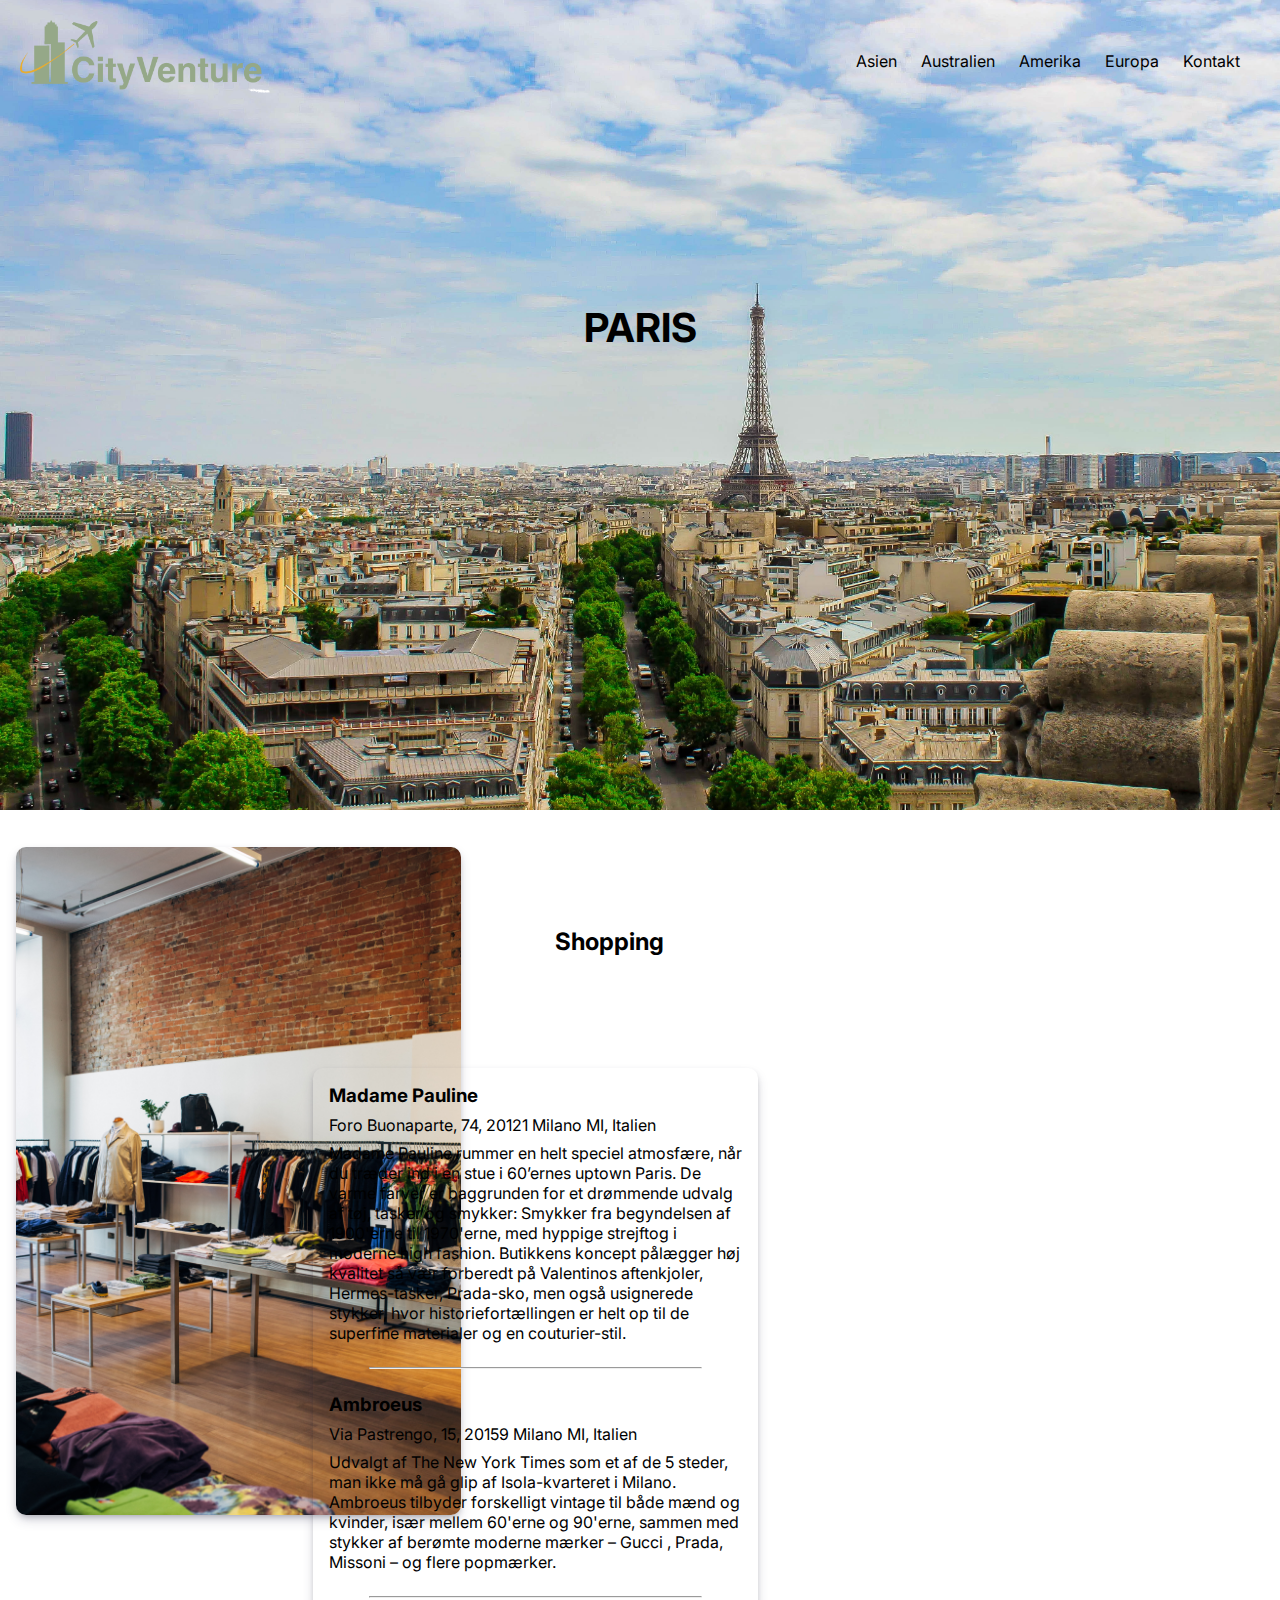
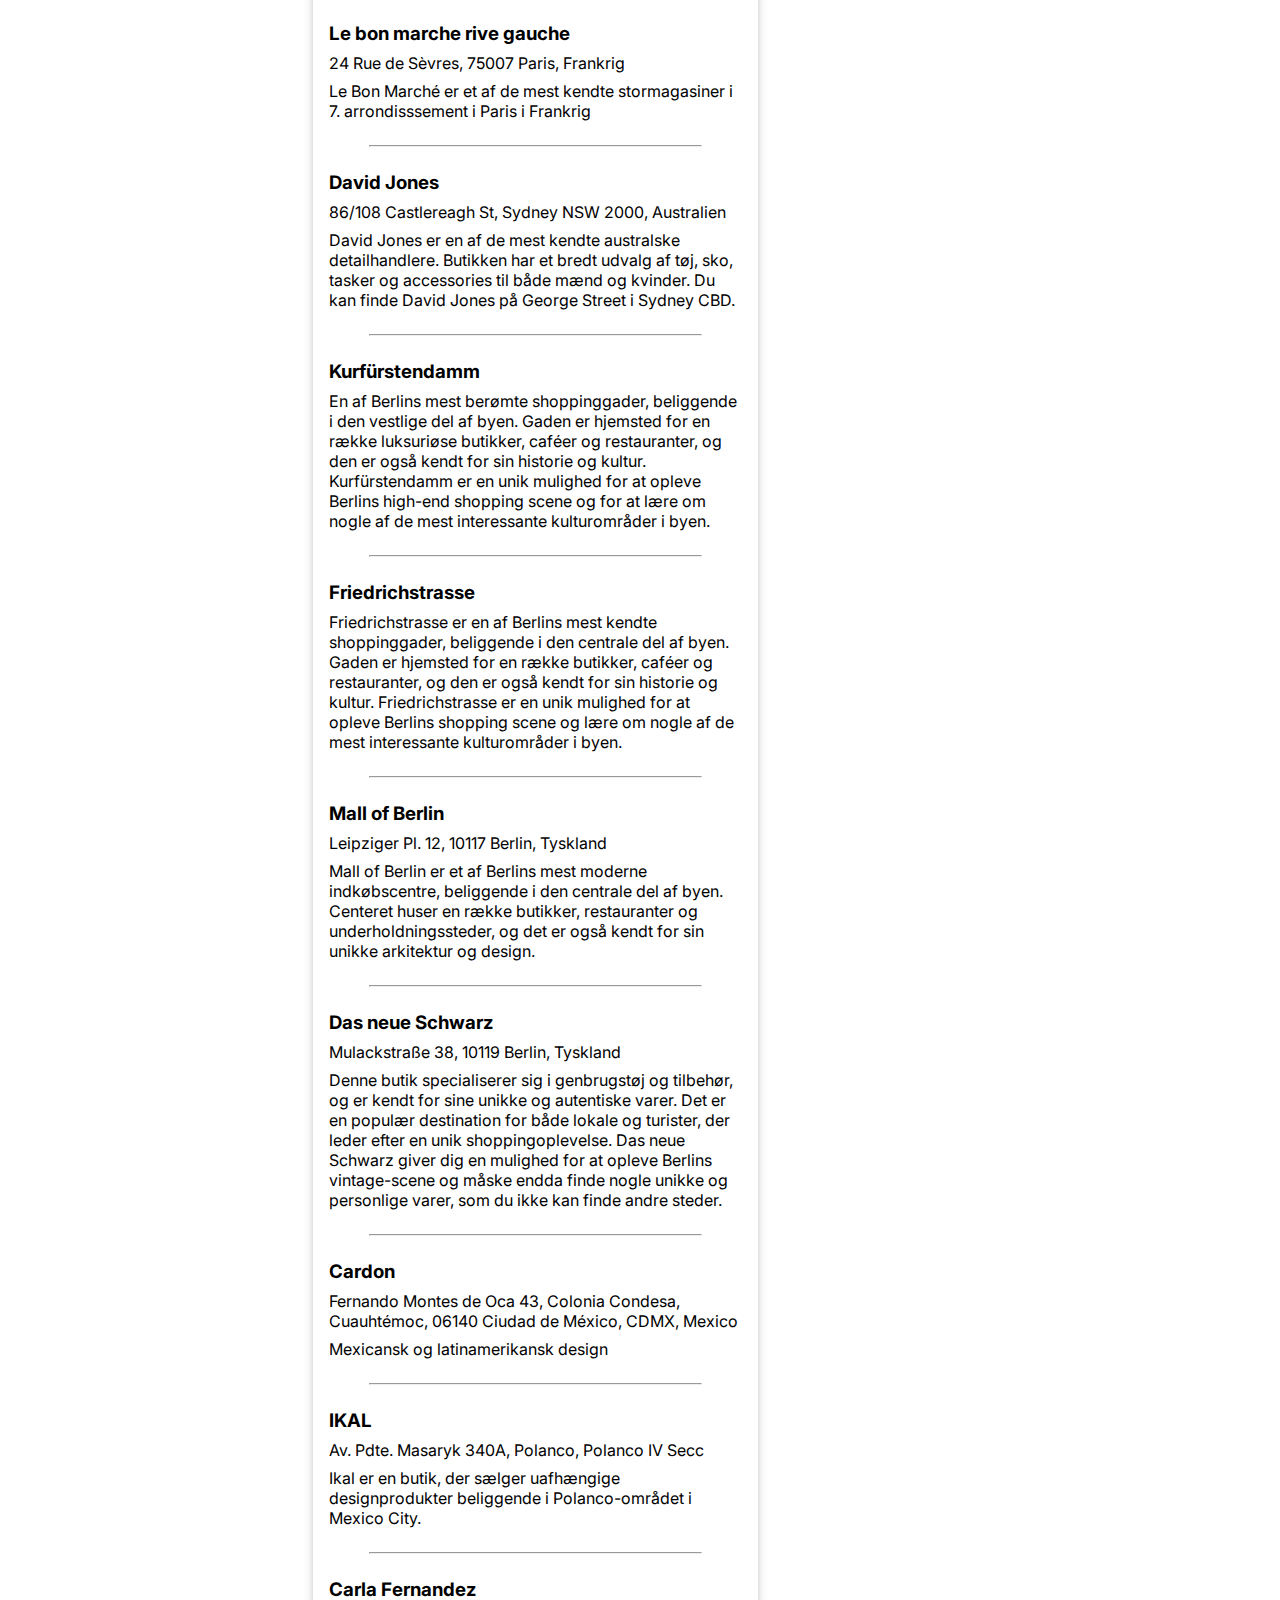
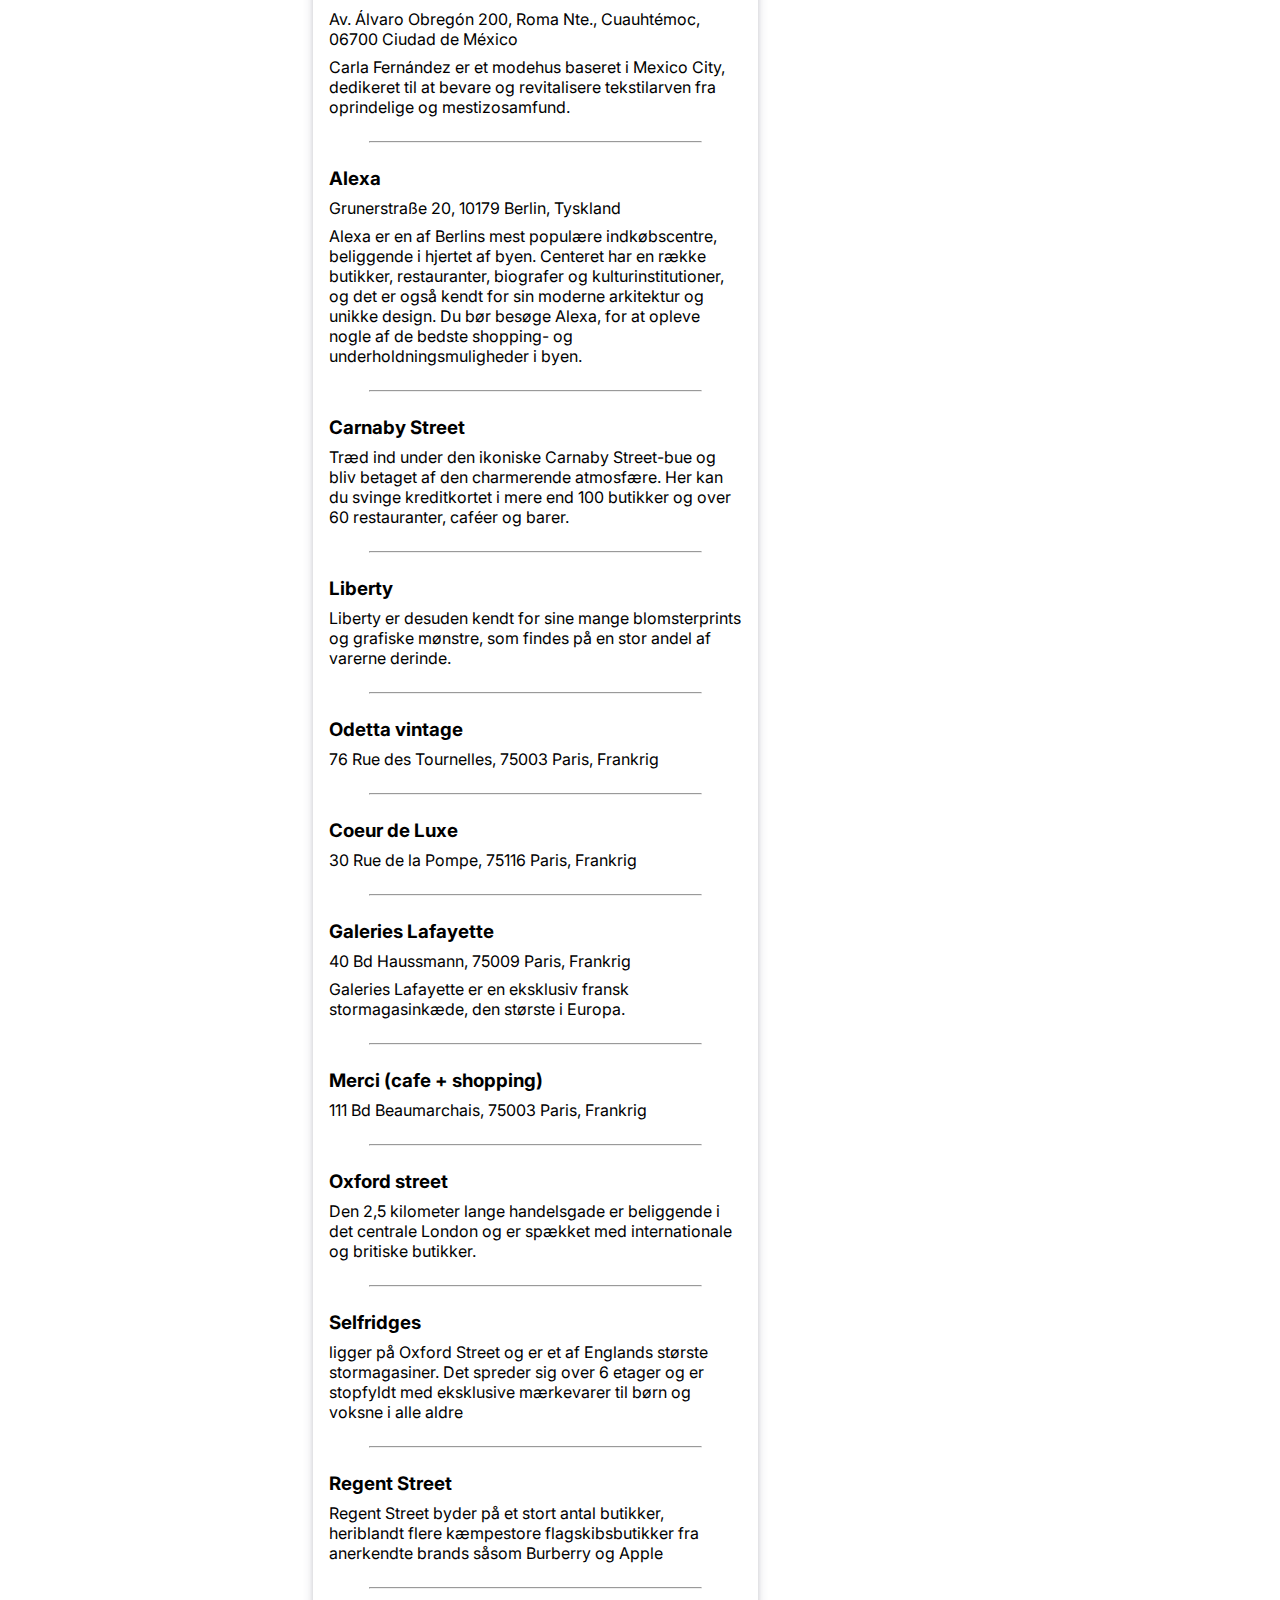
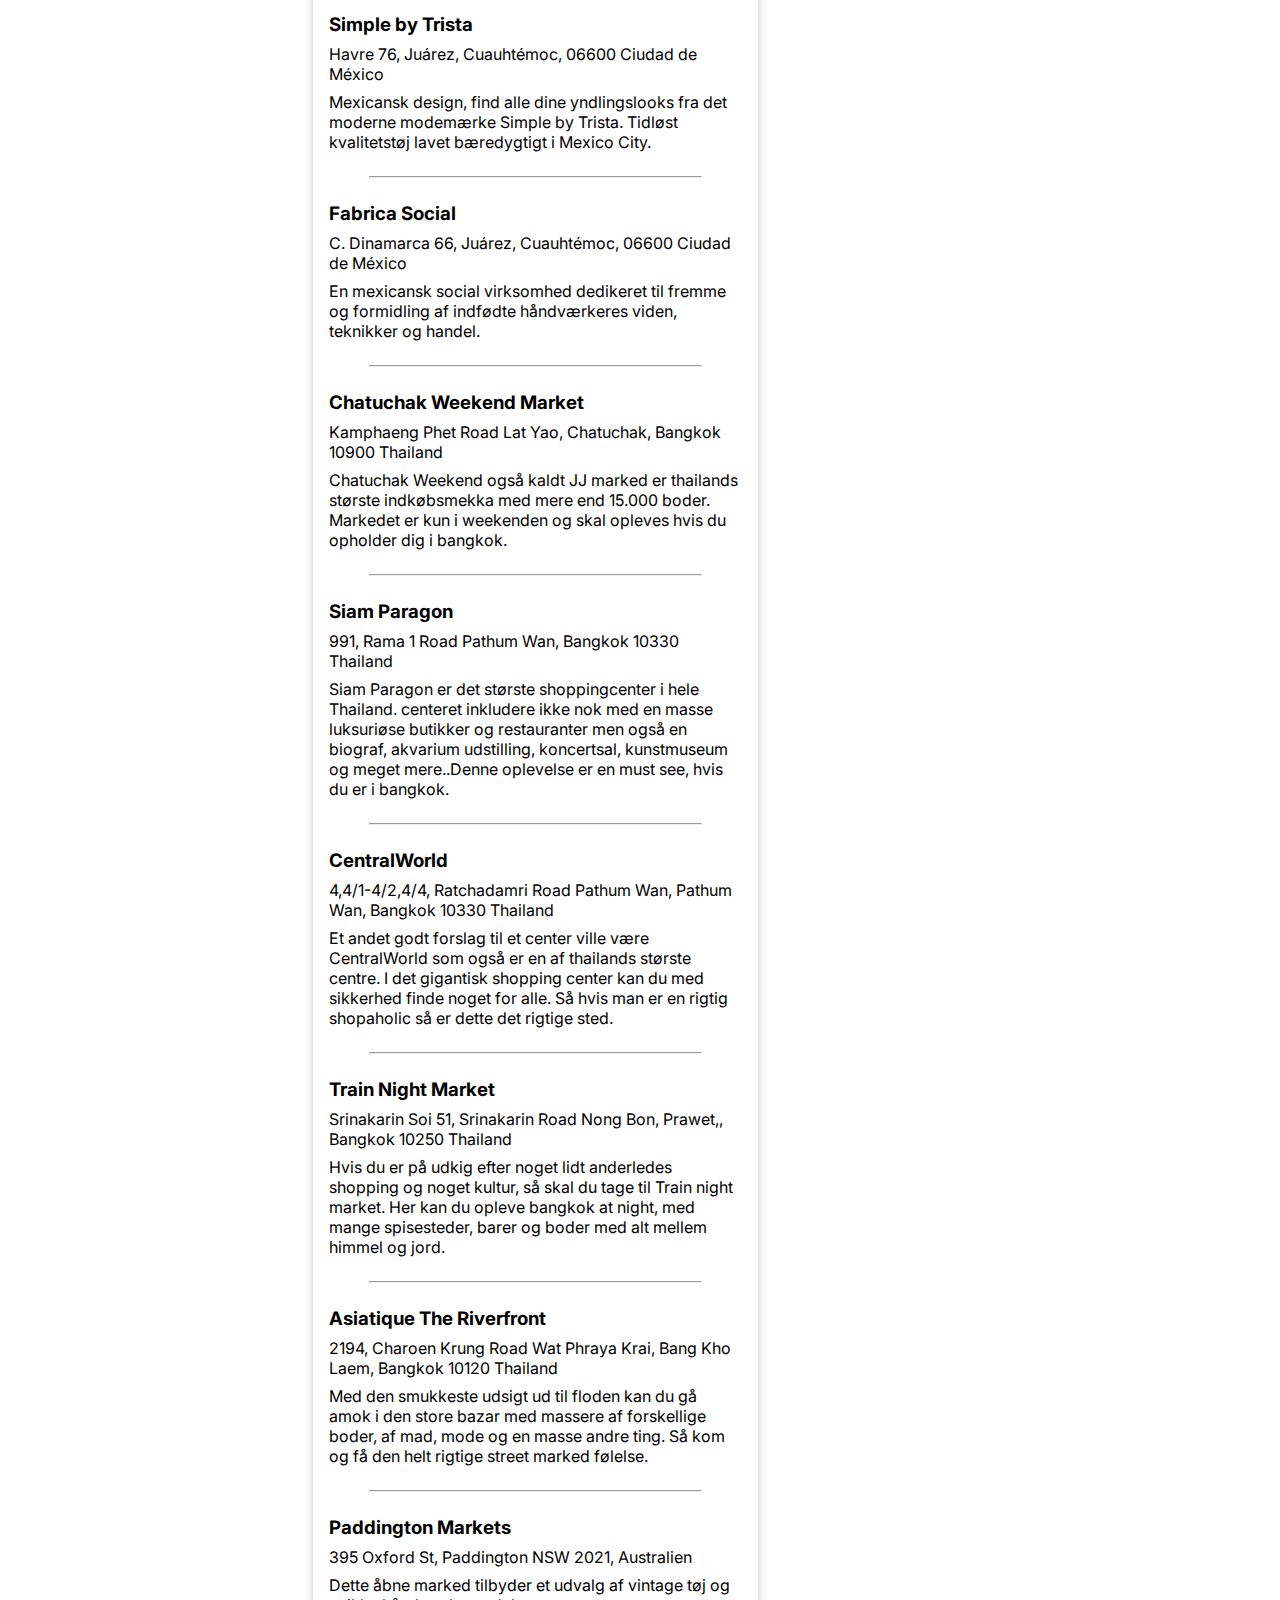
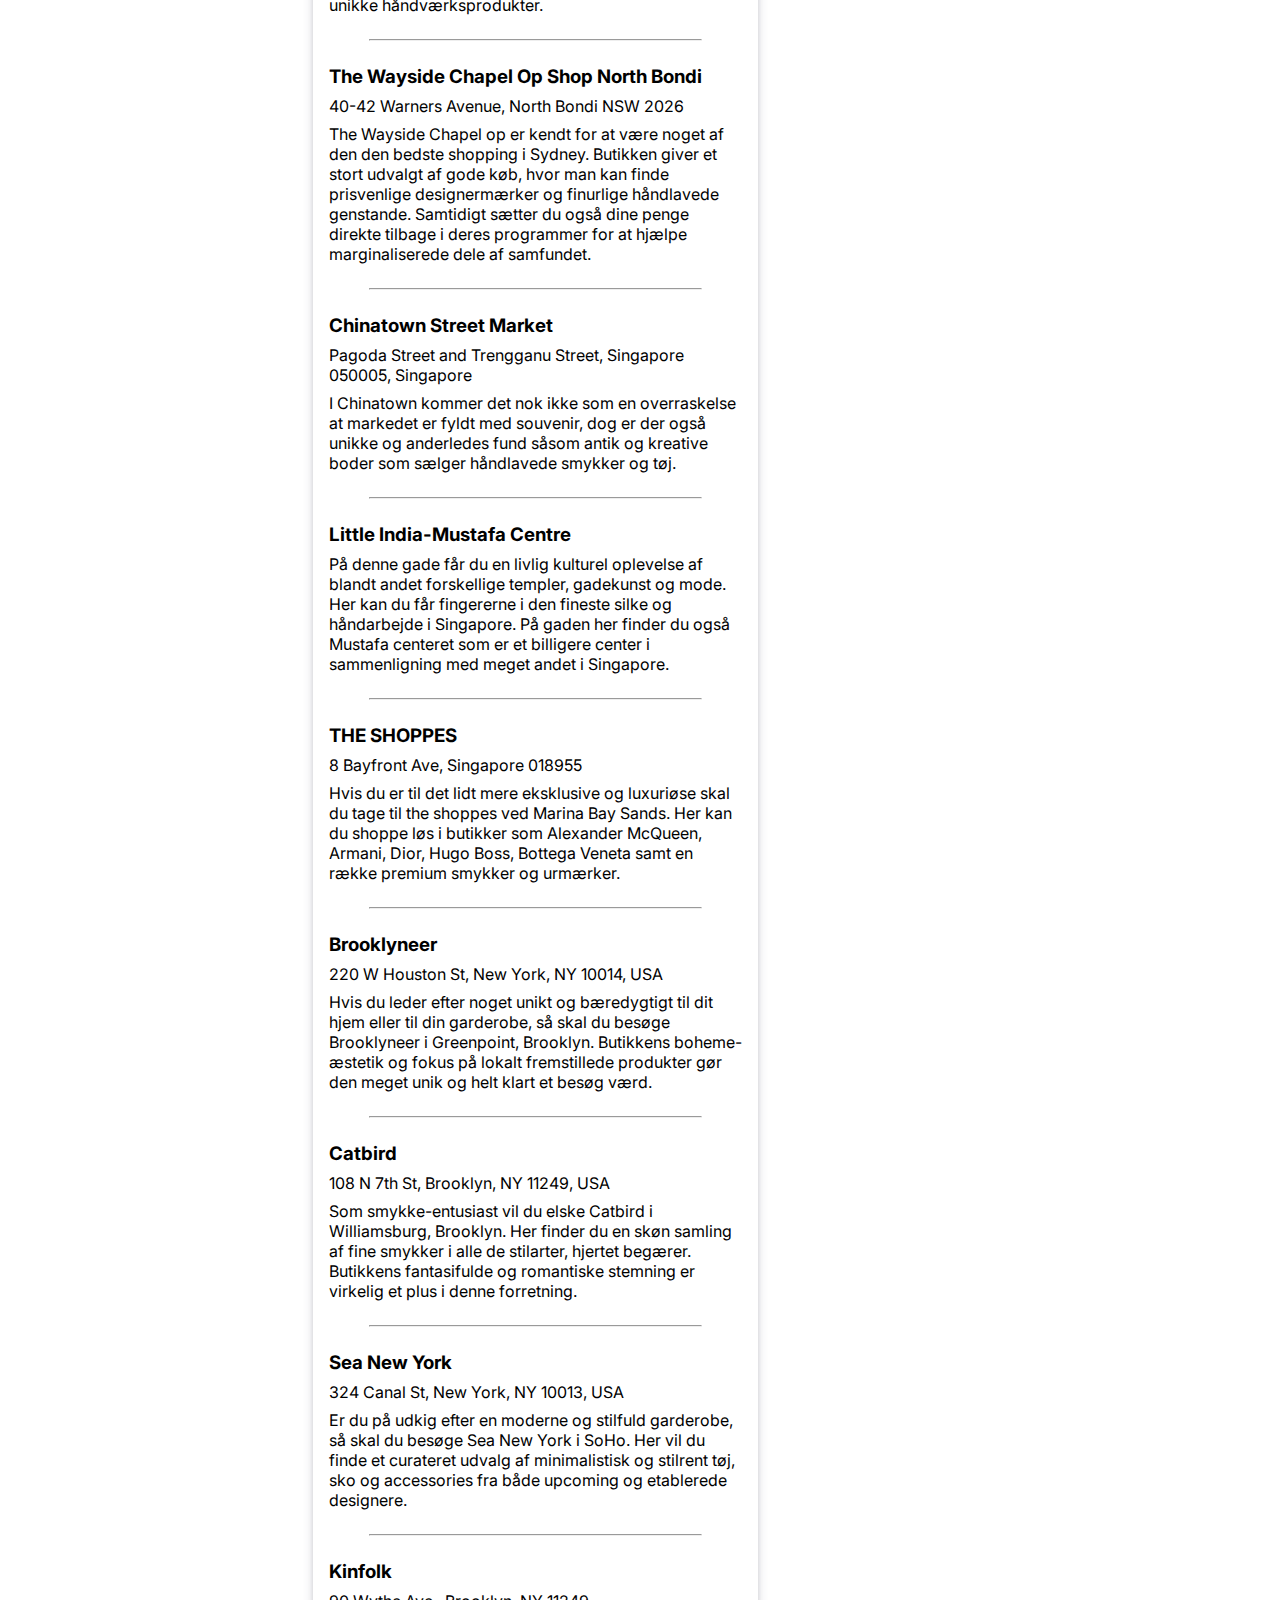
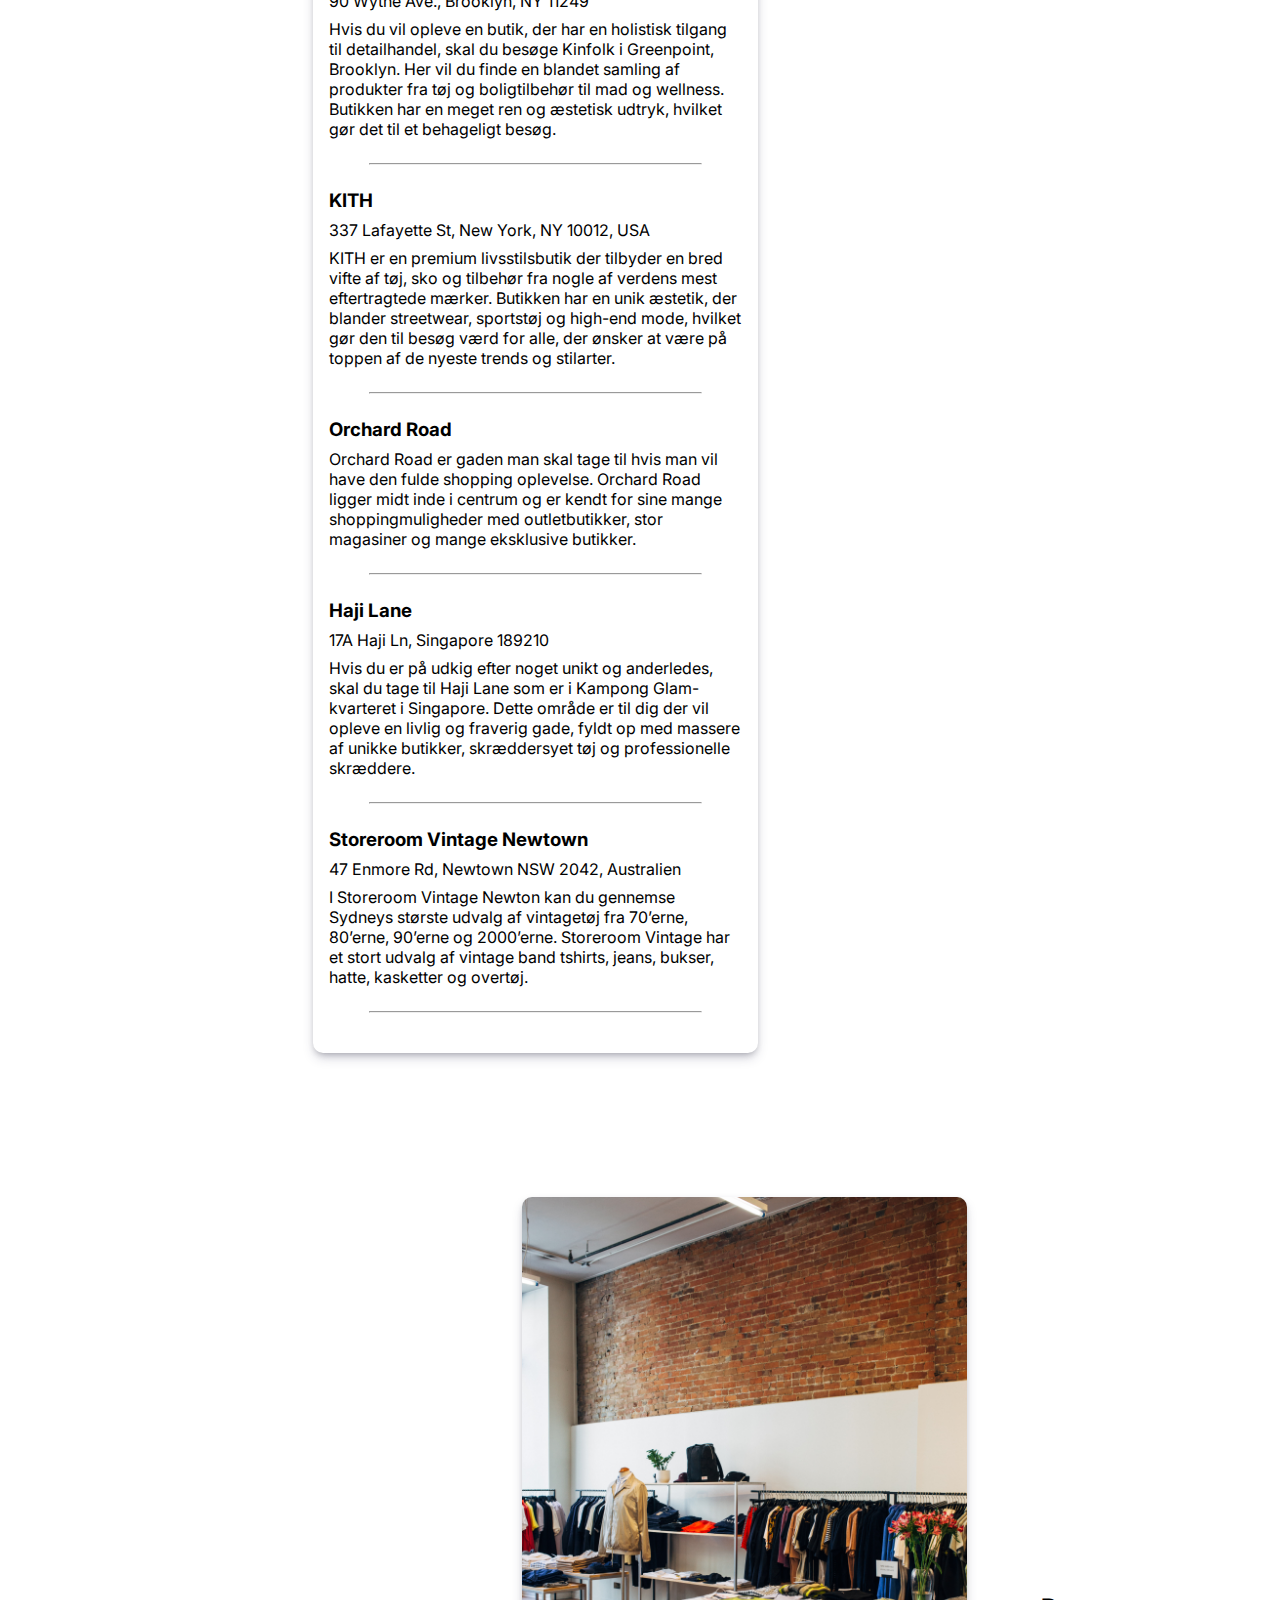
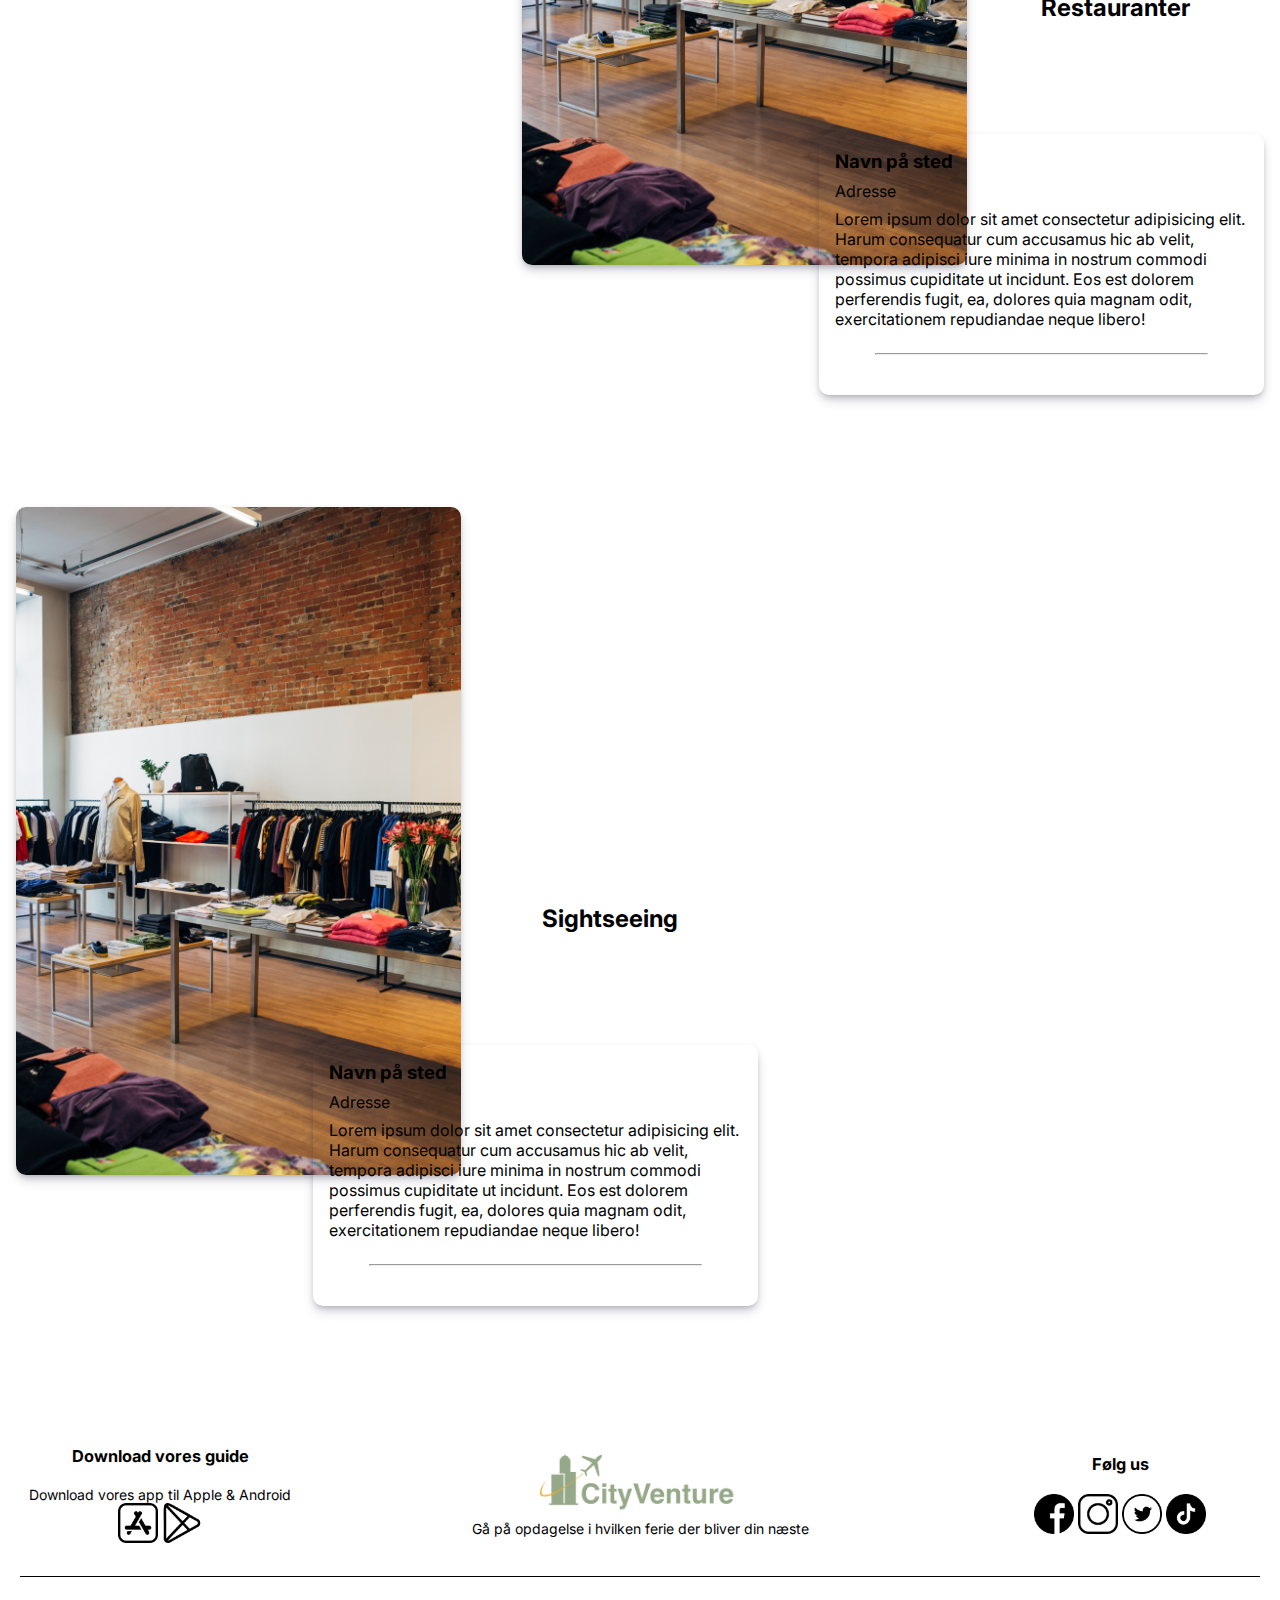
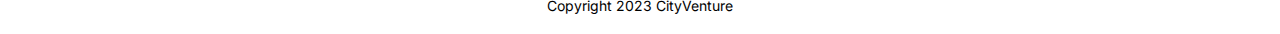
==== by.html @ 8ad9cf85 "json oprettet" ====
<!DOCTYPE html>
<html lang="en">
  <head>
    <meta charset="UTF-8" />
    <meta http-equiv="X-UA-Compatible" content="IE=edge" />
    <meta name="viewport" content="width=device-width, initial-scale=1.0" />
    <link rel="stylesheet" href="style.css" />
    <link rel="stylesheet" href="by.css" />
    <title>Document</title>
  </head>
  <body>
    <header>
      <div class="navbar">
        <div class="logo">
          <a href="index.html"><img src="assets/logo.png" alt="logo" width="250px" /></a>
        </div>
        <nav>
          <ul id="MenuItems">
            <li><a href="kontinent.html">Asien</a></li>
            <li><a href="kontinent.html">Australien</a></li>
            <li><a href="kontinent.html">Amerika</a></li>
            <li><a href="kontinent.html">Europa</a></li>
            <li><a href="kontakt.html">Kontakt</a></li>
          </ul>
        </nav>
        <img src="assets/menu-icon.png" alt="" class="menu-icon" onclick="menutoggle()" />
      </div>
    </header>
    <main>
      <div class="hero-section">
        <img class="forsidebillede" src="/assets/paris.jpg" alt="billede af paris" />
        <h1>Paris</h1>
      </div>
      <div class="content-container">
        <div class="category-container">
          <img class="category-photo" src="assets/shopping.jpg" alt="" />
          <h2 class="category-heading">Shopping</h2>
          <div class="category-content-container">
            <template id="item-template">
              <div class="category-content">
                <h3 class="category-item-header">Navn på sted</h3>
                <p class="category-item-address">Adresse</p>
                <p class="category-item-description">
                  Lorem ipsum dolor sit amet consectetur adipisicing elit. Harum consequatur cum accusamus hic ab velit, tempora adipisci iure minima in nostrum commodi possimus cupiditate ut incidunt. Eos est dolorem perferendis fugit, ea, dolores quia magnam odit,
                  exercitationem repudiandae neque libero!
                </p>
                <hr />
              </div>
            </template>
          </div>
        </div>
        <div class="category-container">
          <img class="category-photo" src="assets/shopping.jpg" alt="" />
          <h2 class="category-heading">Restauranter</h2>
          <div class="category-content-container">
            <div class="category-content">
              <h3 class="category-item-header">Navn på sted</h3>
              <p class="category-item-address">Adresse</p>
              <p>
                Lorem ipsum dolor sit amet consectetur adipisicing elit. Harum consequatur cum accusamus hic ab velit, tempora adipisci iure minima in nostrum commodi possimus cupiditate ut incidunt. Eos est dolorem perferendis fugit, ea, dolores quia magnam odit, exercitationem
                repudiandae neque libero!
              </p>
              <hr />
            </div>
          </div>
        </div>
        <div class="category-container">
          <img class="category-photo" src="assets/shopping.jpg" alt="" />
          <h2 class="category-heading">Sightseeing</h2>
          <div class="category-content-container">
            <div class="category-content">
              <h3 class="category-item-header">Navn på sted</h3>
              <p class="category-item-address">Adresse</p>
              <p>
                Lorem ipsum dolor sit amet consectetur adipisicing elit. Harum consequatur cum accusamus hic ab velit, tempora adipisci iure minima in nostrum commodi possimus cupiditate ut incidunt. Eos est dolorem perferendis fugit, ea, dolores quia magnam odit, exercitationem
                repudiandae neque libero!
              </p>
              <hr />
            </div>
          </div>
        </div>
      </div>
    </main>
    <footer>
      <div class="footer">
        <div class="container">
          <div class="row">
            <div class="footer-col1">
              <h3>Download vores guide</h3>
              <p>Download vores app til Apple & Android</p>
              <div class="app-logo">
                <img src="assets/appstore.png" alt="" />
                <img src="assets/googleplay.png" alt="" />
              </div>
            </div>

            <div class="footer-col2">
              <img src="assets/logo.png" alt="logo" />
              <p>Gå på opdagelse i hvilken ferie der bliver din næste</p>
            </div>

            <div class="footer-col3">
              <h3>Følg us</h3>
              <img src="assets/facebook.png" alt="facebook" class="icon" />
              <img src="assets/insta.png" alt="insta" class="icon" />
              <img src="assets/twitter.png" alt="twitter" class="icon" />
              <img src="assets/tiktok.png" alt="tiktok" class="icon" />
            </div>
          </div>
          <hr />
          <p class="copy">Copyright 2023 CityVenture</p>
        </div>
      </div>
    </footer>
    <script>
      var MenuItems = document.getElementById("MenuItems");
      MenuItems.style.maxHeight = "0px";
      function menutoggle() {
        if (MenuItems.style.maxHeight == "0px") {
          MenuItems.style.maxHeight = "200px";
        } else {
          MenuItems.style.maxHeight = "0px";
        }
      }
    </script>
    <script src="by.js"></script>
  </body>
</html>
---- style.css ----
@import url("https://fonts.googleapis.com/css2?family=Inter:wght@500&display=swap");
@import url("https://fonts.googleapis.com/css2?family=Inter:wght@500&display=swap");
* {
  margin: 0;
  padding: 0;
  box-sizing: 0;
  font-family: "Inter";
}
/*-----------forside-----------*/
.container {
  position: relative;
  text-align: center;
  color: white;
}
.container img {
  width: 100%;
  margin: 0;
}
.centered {
  position: absolute;
  top: 50%;
  left: 50%;
  transform: translate(-50%, -50%);
  font-size: 8rem;
}
.forside {
  padding-top: 12rem;
  text-align: center;
  padding-bottom: 22rem;
}
.forside h1 {
  font-size: 60px;
}

/*-----GUIDEKORT------*/
.card1 {
  background-color: #fff;
  font-family: "montserrat";
  border-radius: 5%;
  margin-right: 5%;
}
.card1 h3 {
  color: #000;
  padding: 2% 0 0 5%;
}

.card1 p {
  color: #000;
  padding: 0 0 0 5%;
  line-height: 1.5em;
  margin-bottom: 5%;
  margin-right: 5%;
  font-family: "inter";
}

.card1 img {
  width: 100%;
  object-fit: cover;
  border-radius: 5% 5% 0 0;
}

.card1 button {
  font-size: 15px;
  background-color: #f2f2f2;
  padding: 3% 15% 3% 15%;
  align-items: center;
}

.card1 .secondary_button {
  border: solid 1px;
  background-color: #95a888;
  border-radius: 15px;
  color: white;
  margin-left: 50%;
}
#main_layout {
  display: grid;
  grid-auto-rows: 1fr;
  grid-gap: 1rem;
  padding: 2rem;
}
.card_layout {
  grid-column: span 2;
  display: grid;
  grid-template-columns: repeat(auto-fit, minmax(15rem, 1fr));
  grid-gap: 1rem;
}

@media (max-width: 620px) {
  .example {
    grid-column: span 2;
  }

  .explanation {
    grid-row-start: 1;
    grid-column: span 2;
    padding: 2rem 0rem;
  }
}

/*--------HEADER---------*/
.navbar {
  display: flex;
  align-items: center;
  padding: 20px;
}
nav {
  flex: 1;
  text-align: right;
}
nav ul {
  display: inline-block;
  list-style: none;
}
nav ul li {
  display: inline-block;
  margin-right: 20px;
}
a {
  text-decoration: none;
  color: black;
}
.logo {
  align-items: center;
}
.menu-icon {
  width: 28px;
  margin-left: 20px;
  display: none;
}
.forsidebillede {
  width: 100%;
  height: 100%;
  object-fit: cover;
  position: absolute;
  left: 0;
  top: 0;
  right: 0;
  bottom: 0;
  z-index: -1;
}

/*----------KONTAKT------------*/
label,
input,
button,
textarea {
  display: block;
}
form {
  display: grid;
  gap: 2rem;
}
.form-felt {
  display: grid;
  gap: 3px;
}
.button {
  background-color: #95a888;
  display: inline-block;
  background: #95a888;
  color: white;
  padding: 8px 20px;
  margin: 30px 0;
  border-radius: px;
  transition: background 0.5s;
}
.kontakt {
  display: grid;
  align-items: center;
  justify-content: center;
}

/*-----FOOTER-----*/
.footer {
  background: white;
  color: black;
  font-size: 14px;
  padding: 60px 0 20px 0;
  bottom: 0;
}
.footer p {
  color: black;
}
.footer h3 {
  color: black;
  margin-bottom: 20px;
}
.footer img {
  width: 200px;
}
.footer-col1,
.footer-col2,
.footer-col3 {
  min-width: 250px;
  margin-bottom: 10px;
}
.footer-col1 {
  flex-basis: 25%;
}
.footer-col2 {
  flex: 1;
  text-align: center;
}
.footer-col3 {
  flex-basis: 25%;
  text-align: center;
}
ul {
  list-style-type: none;
}
.row {
  display: flex;
  align-items: center;
  flex-wrap: wrap;
  justify-content: space-around;
}
.col-2 {
  flex-basis: 50%;
  min-width: 300x;
}
.app-logo img {
  width: 40px;
}
.footer-col3 img {
  width: 40px;
  justify-content: center;
}
.footer hr {
  border: none;
  background: black;
  height: 1px;
  margin: 20px;
}

@media only screen and (max-width: 800px) {
  nav ul {
    position: absolute;
    top: 70px;
    left: 0;
    background: #95a888;
    width: 100%;
    overflow: hidden;
    transition: max-height 0.5s;
  }
  nav ul li {
    display: block;
    margin-right: 50px;
    margin-top: 10px;
    margin-bottom: 10px;
  }
  nav ul li a {
    color: white;
  }
  .menu-icon {
    display: block;
    cursor: pointer;
  }
}
@media only screen and (max-width: 600px) {
}
---- by.css ----
@media (min-width: 800px) {
  .category-container {
    display: grid;
    grid-template-columns: 1fr 0.5fr 1fr;
  }

  .category-content-container {
    grid-row: 2;
    grid-column: 2 / span 2;
    grid-row: 3 / span 2;
    margin-block: 10rem;
  }

  .category-photo {
    grid-column: 1 / span 2;
    grid-row: 1 / span 3;
  }

  .category-heading {
    grid-row: 2;
  }

  .content-container {
    display: grid;
    grid-template-columns: 1fr 0.5fr 1fr;
    gap: 2rem;
  }

  .category-container:nth-child(1) {
    grid-column: 1 / span 2;
  }

  .category-container:nth-of-type(even) {
    grid-row: 2 n;
    grid-column: 2 / span 2;
  }

  .category-container:nth-child(3) {
    grid-row: 3 n;
    grid-column: 1 / span 2;
  }
}

img {
  max-width: 100%;
  height: auto;
}

.hero-section {
  display: grid;
  place-items: center;
}

.hero-section h1 {
  padding-top: 20vh;
  font-size: 40px;
  text-transform: uppercase;
}

.hero-section img,
h1 {
  grid-area: 1 / 1;
}

.hero-section img {
  height: 90vh;
}

.content-container {
  margin-top: 55vh;
  padding-inline: 1rem;
  max-width: 1400px;
  margin-inline: auto;
}

.category-heading {
  text-align: center;
  margin-bottom: 2rem;
}

.content-container img {
  border-radius: 10px;
  box-shadow: rgba(50, 50, 93, 0.25) 0px 6px 12px -2px, rgba(0, 0, 0, 0.3) 0px 3px 7px -3px;
}

.category-content-container {
  margin-block: 5rem;
  border: 2px solid var(--card-clr);
  padding: 1rem;
  border-radius: 10px;
  box-shadow: rgba(50, 50, 93, 0.25) 0px 6px 12px -2px, rgba(0, 0, 0, 0.3) 0px 3px 7px -3px;
  background-color: var(--bg-clr);
  height: fit-content;
}

.category-content hr {
  margin-block: 1.5rem;
  color: hsl(96, 16%, 90%);
  width: 80%;
  margin-inline: auto;
  border-radius: 3px;
}

.category-item-header,
.category-item-address {
  margin-bottom: 0.5rem;
}

.category-heading:not(:first-child) {
  margin-top: 5rem;
}
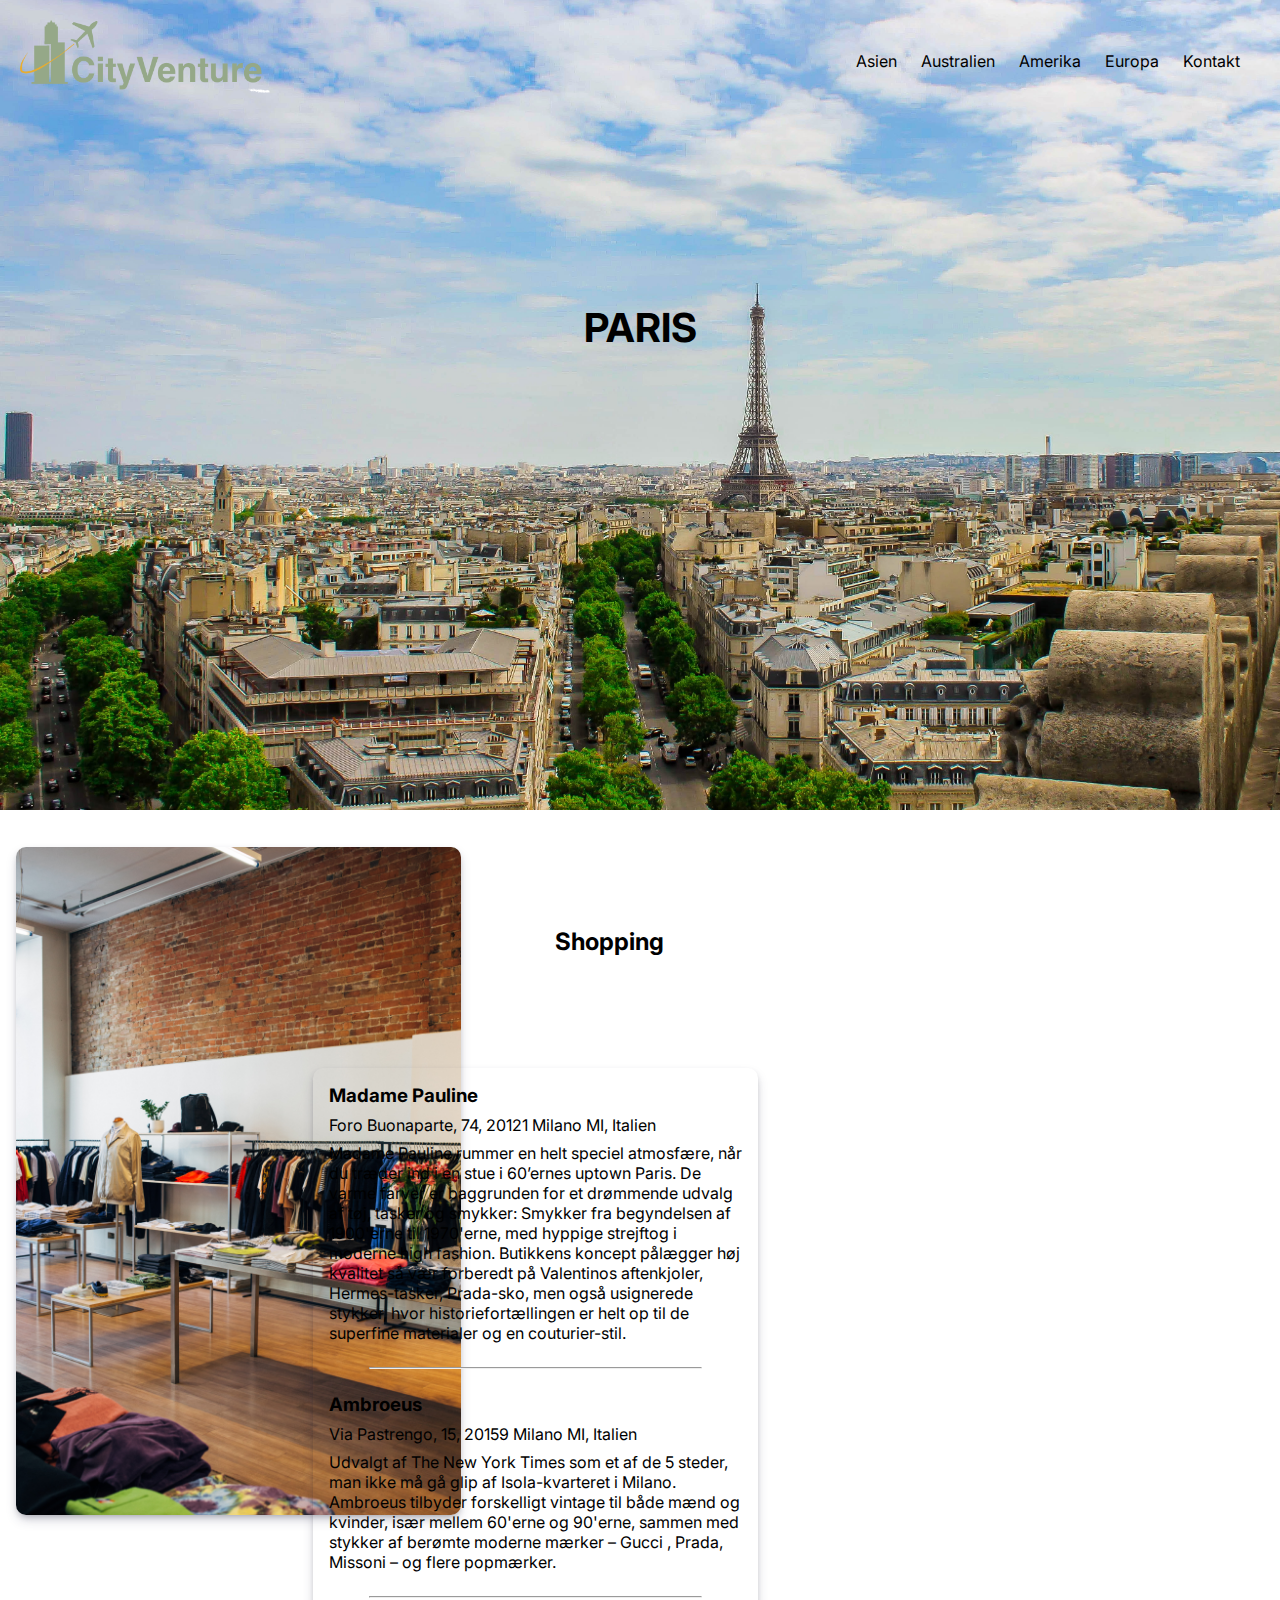
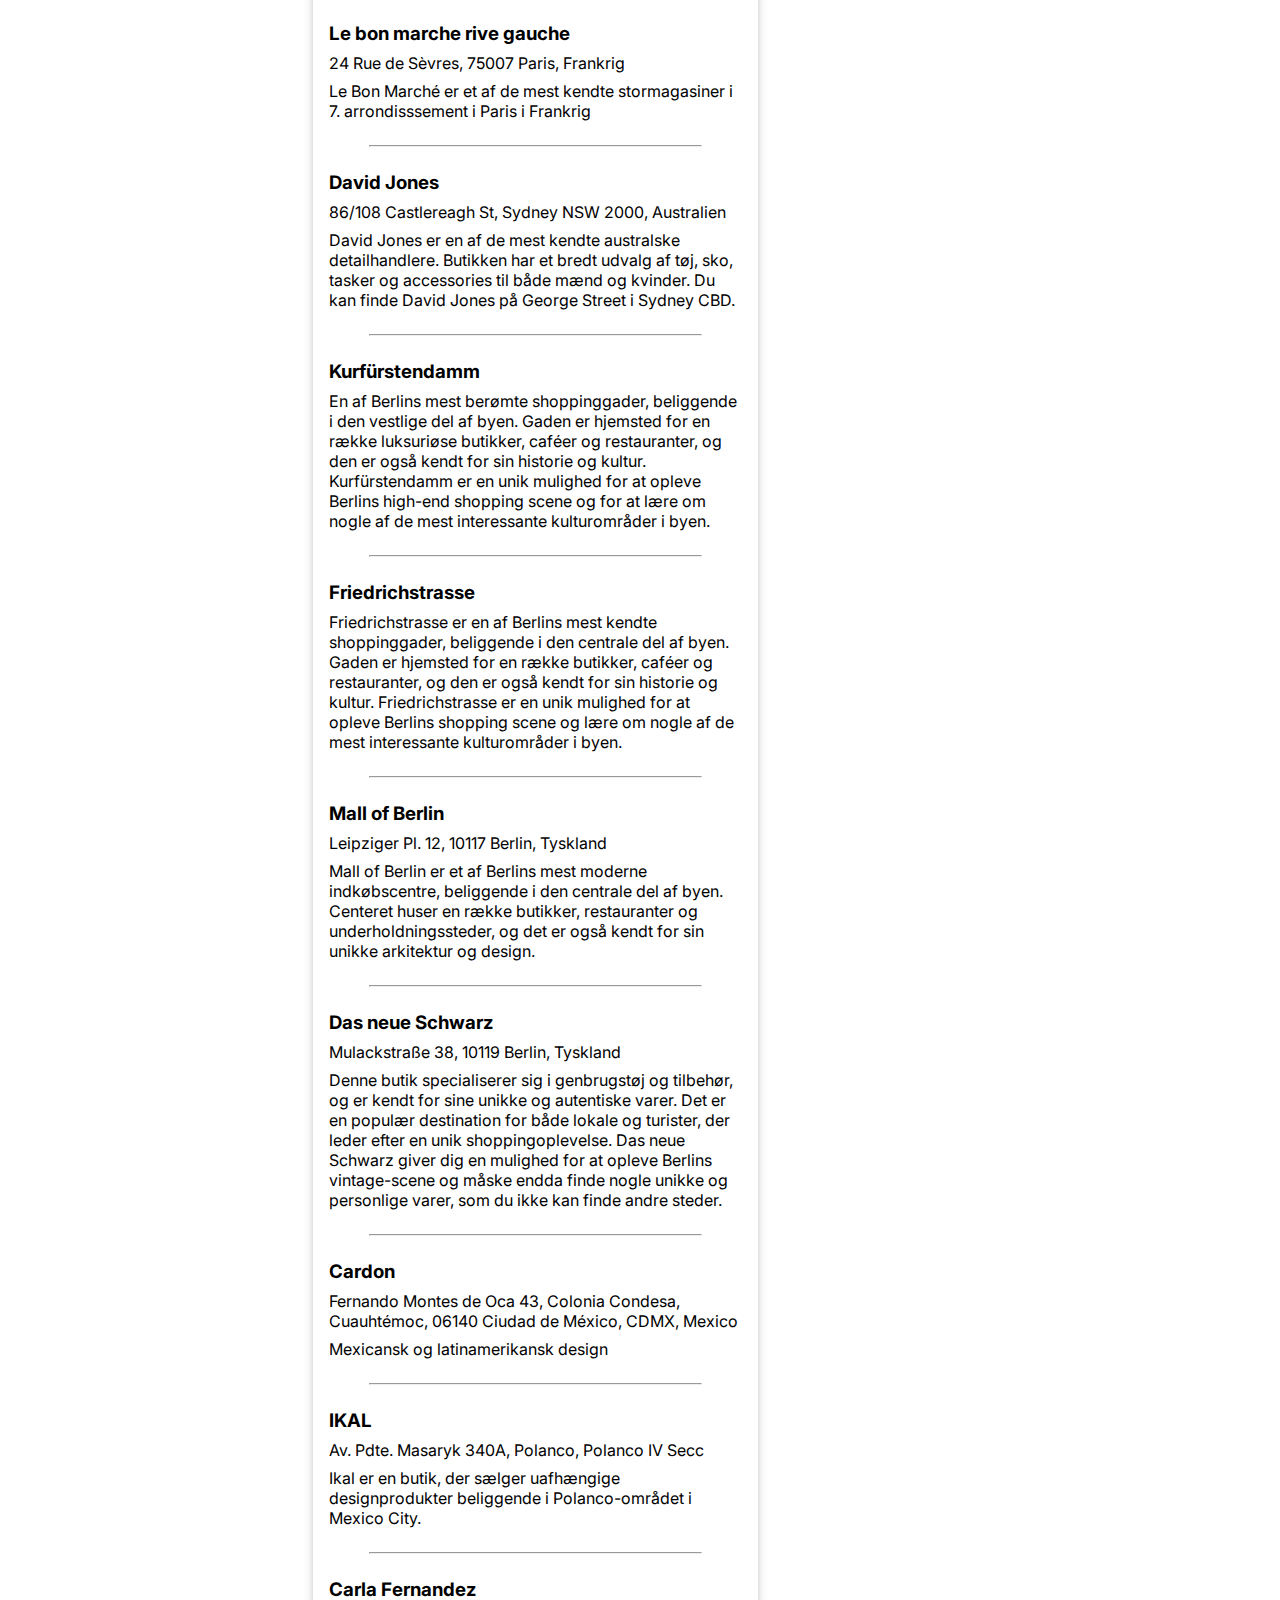
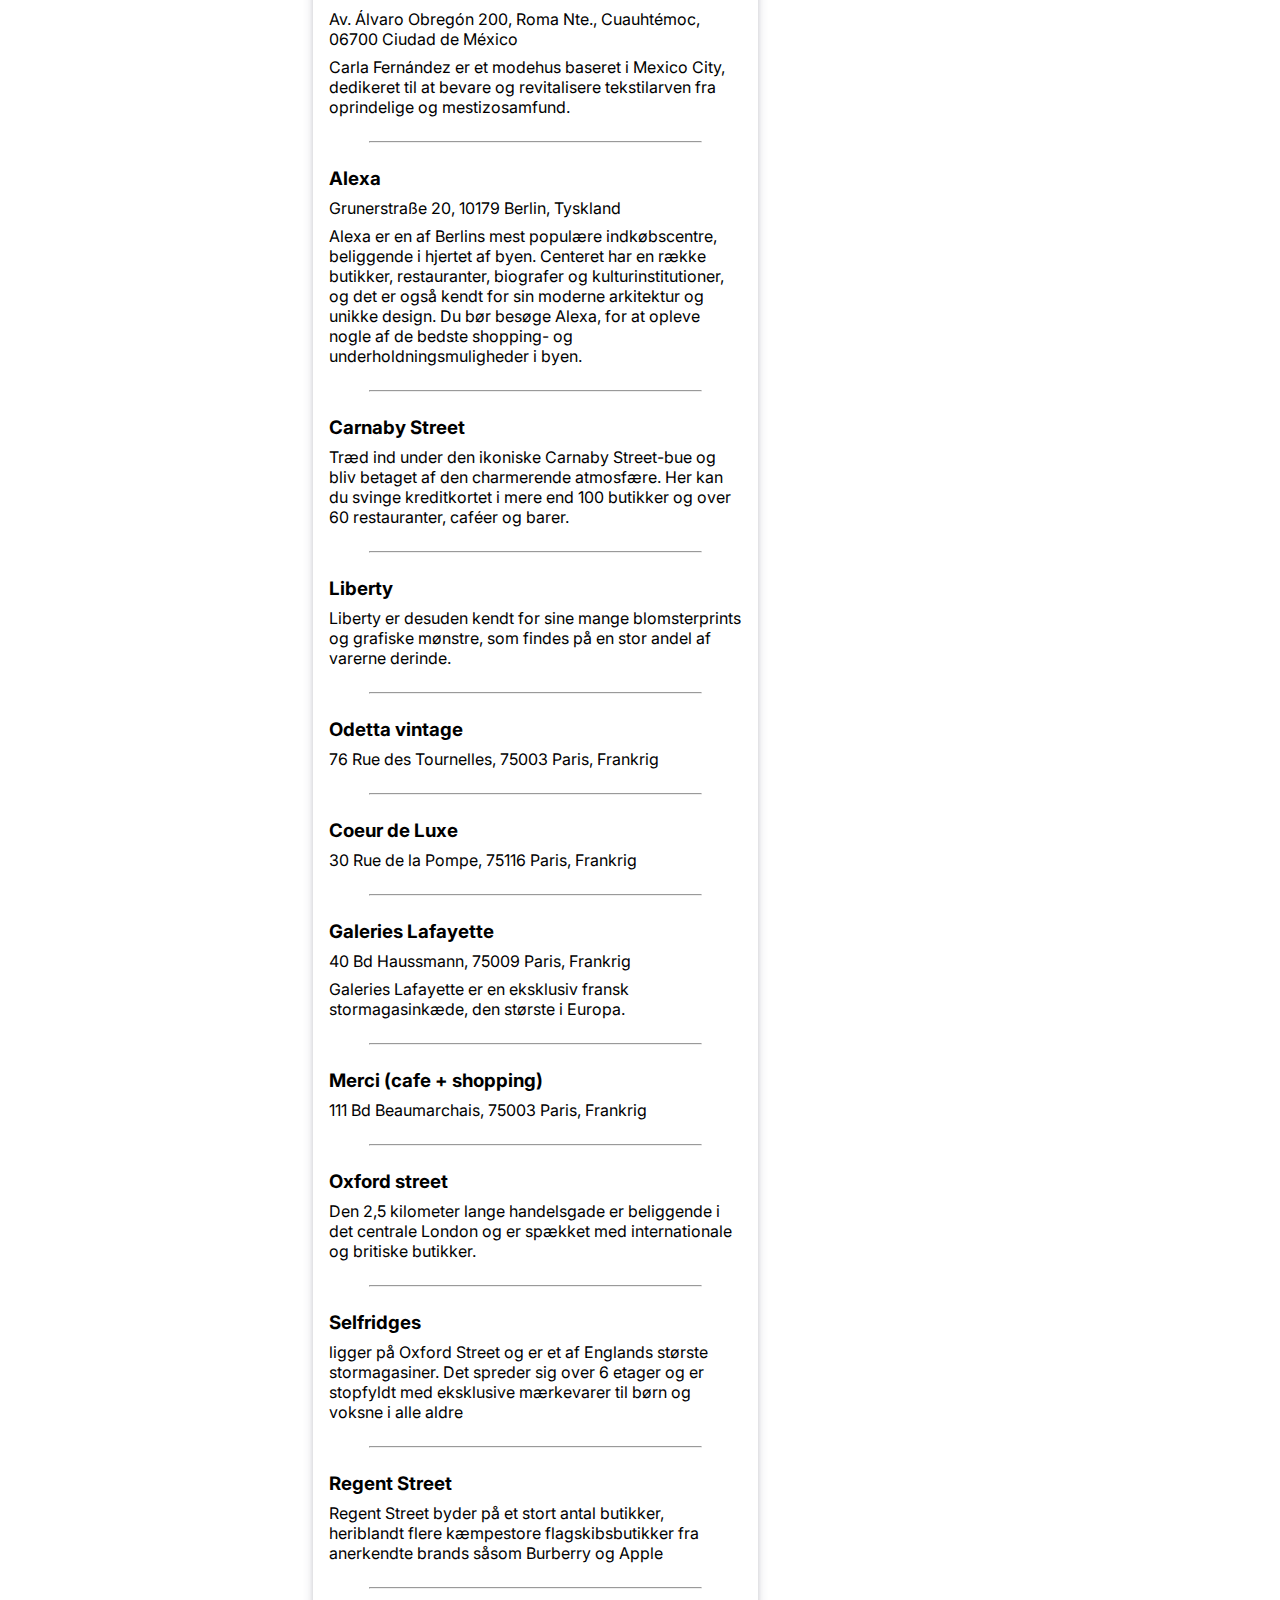
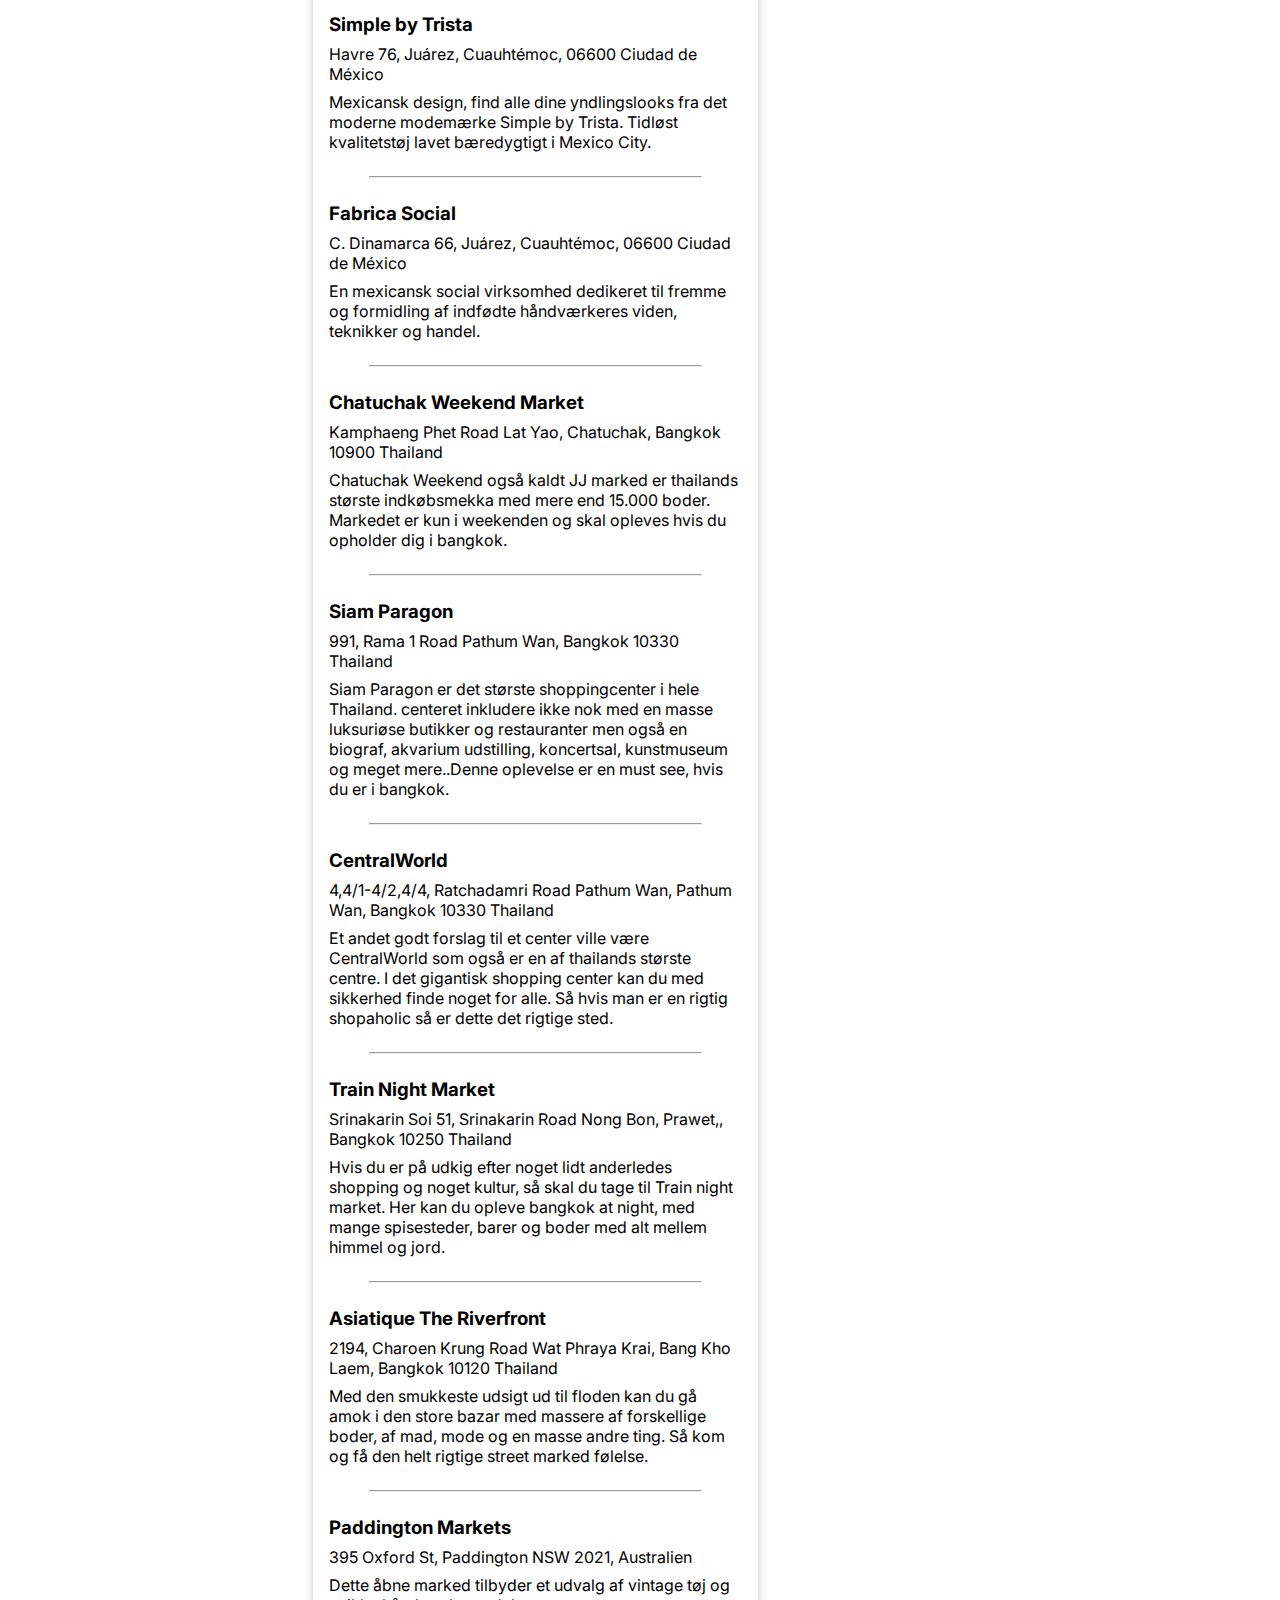
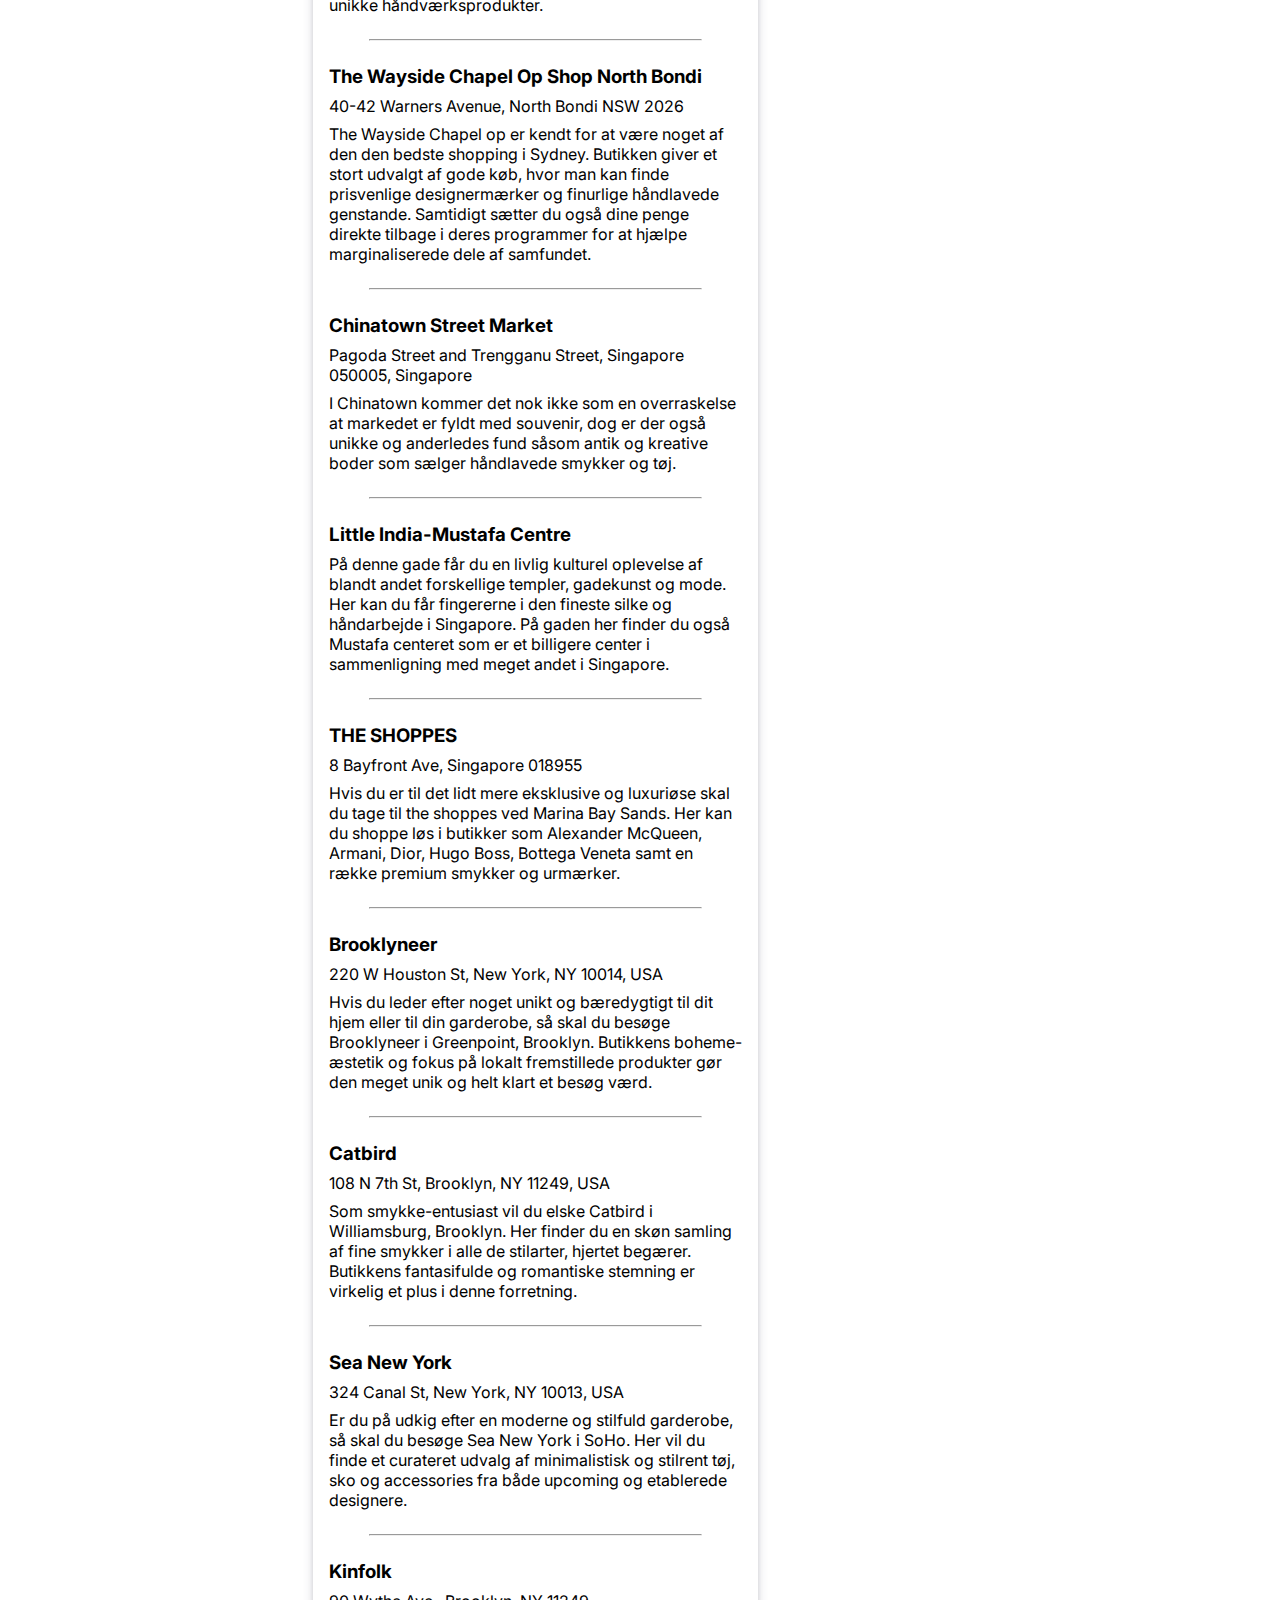
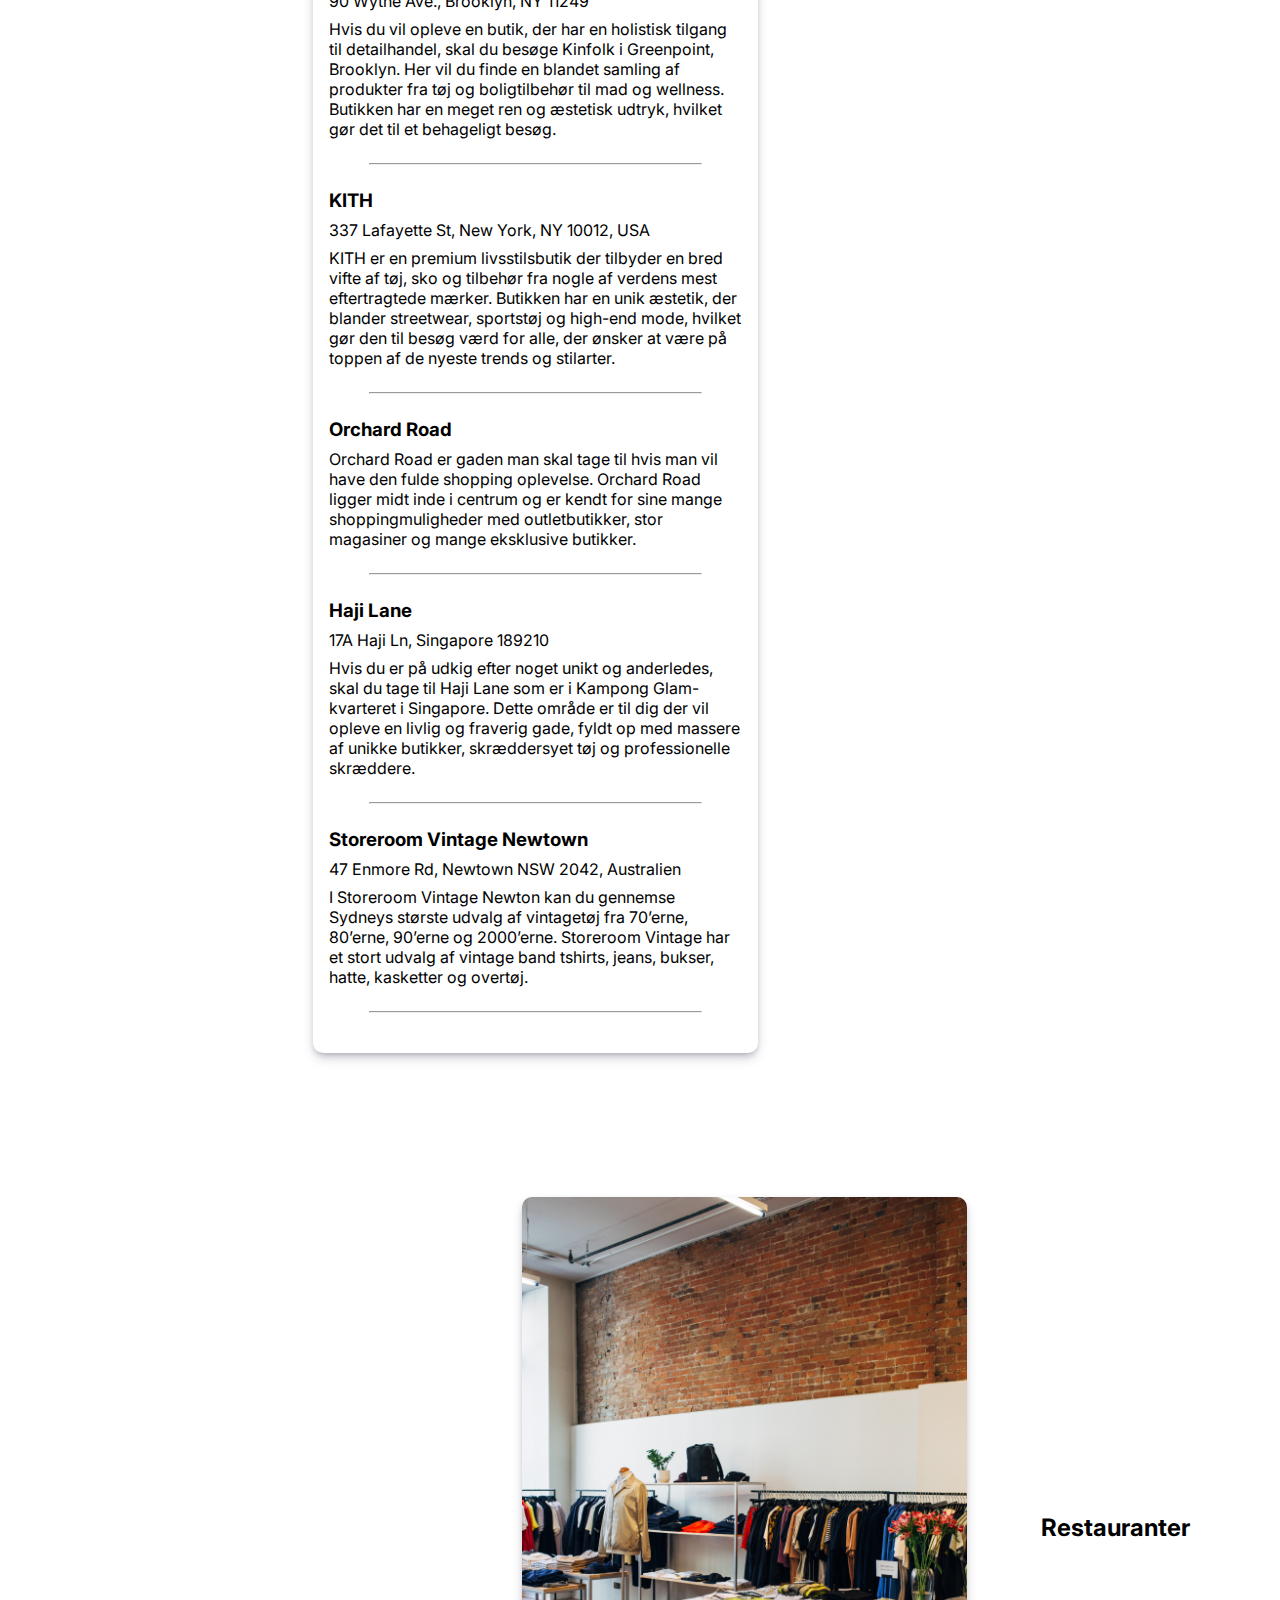
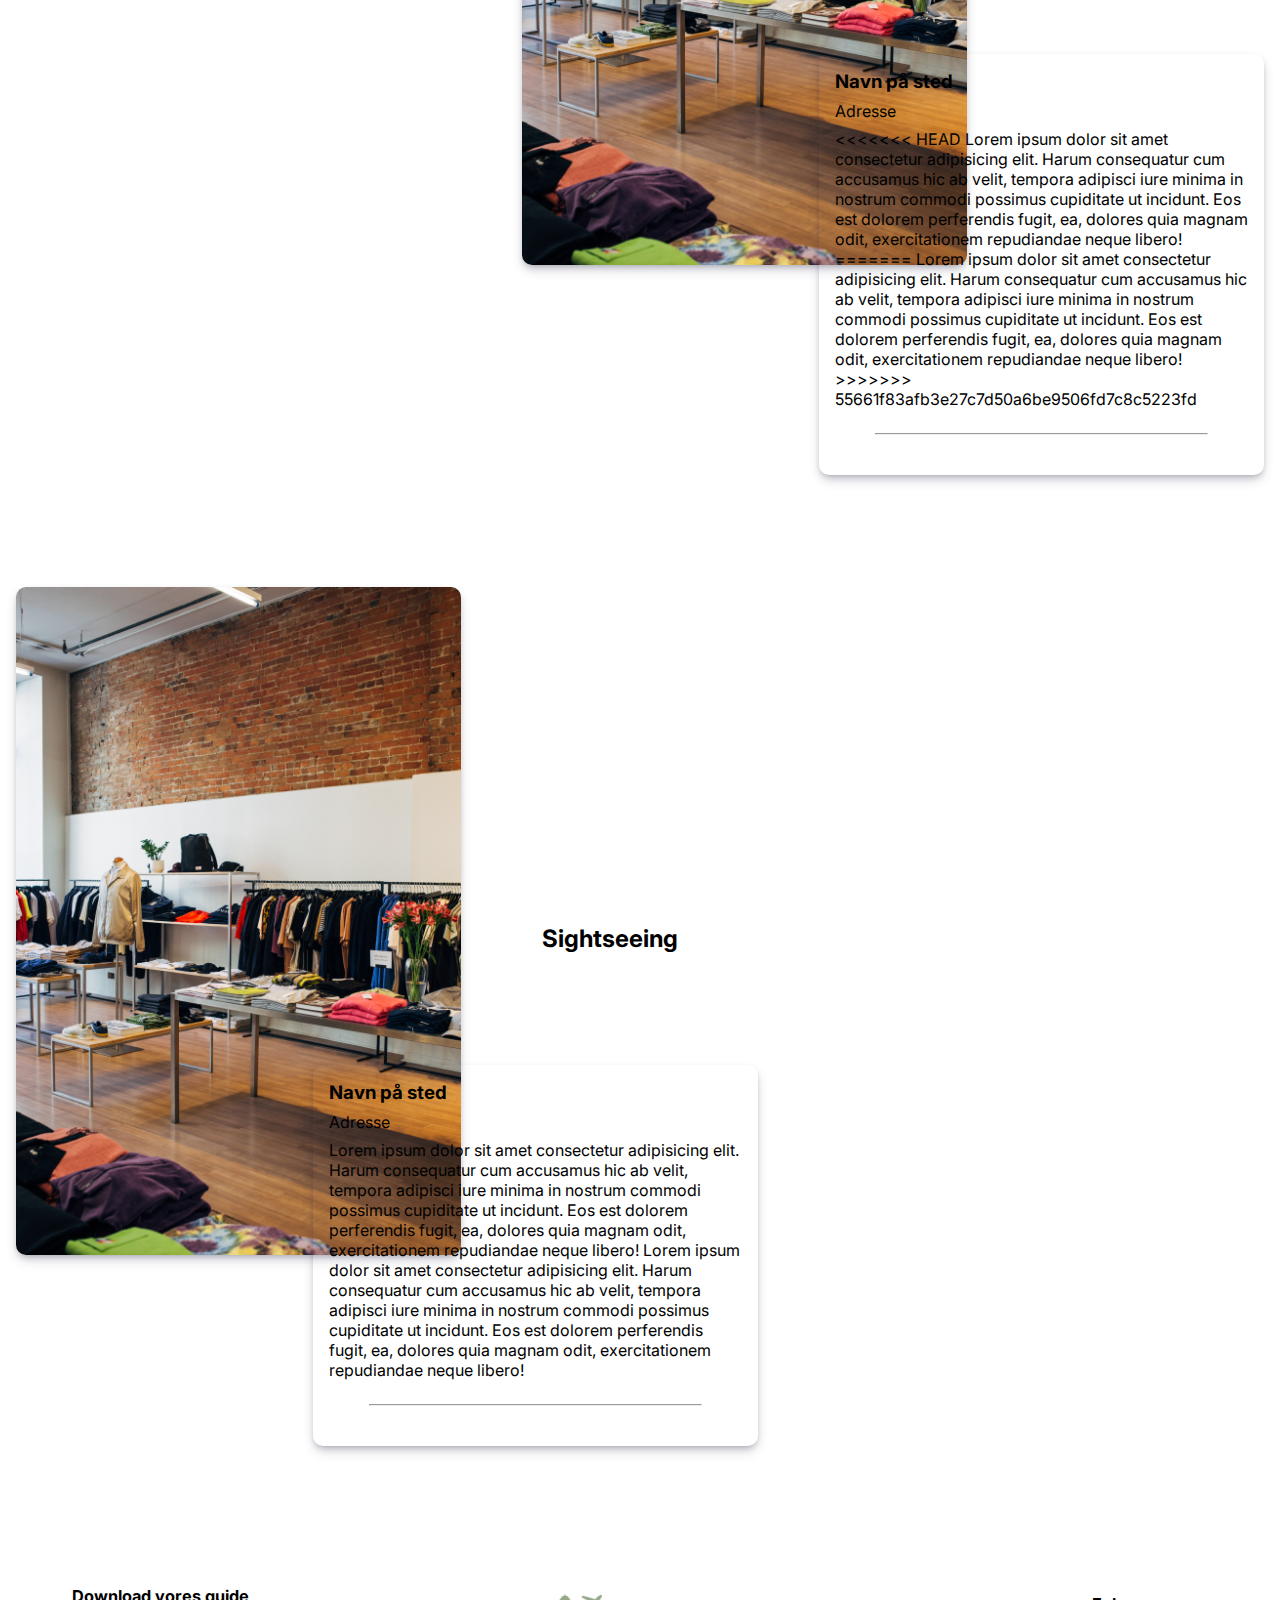
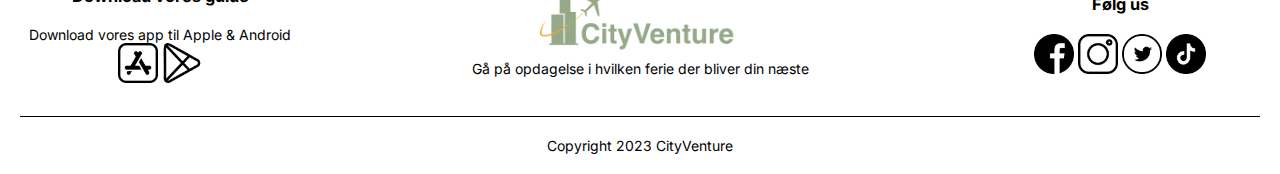
==== commit 9ece625e: "Merge branch 'main'" ====
--- a/by.html
+++ b/by.html
@@ -41,8 +41,9 @@
                 <h3 class="category-item-header">Navn på sted</h3>
                 <p class="category-item-address">Adresse</p>
                 <p class="category-item-description">
-                  Lorem ipsum dolor sit amet consectetur adipisicing elit. Harum consequatur cum accusamus hic ab velit, tempora adipisci iure minima in nostrum commodi possimus cupiditate ut incidunt. Eos est dolorem perferendis fugit, ea, dolores quia magnam odit,
-                  exercitationem repudiandae neque libero!
+                  <<<<<<< HEAD Lorem ipsum dolor sit amet consectetur adipisicing elit. Harum consequatur cum accusamus hic ab velit, tempora adipisci iure minima in nostrum commodi possimus cupiditate ut incidunt. Eos est dolorem perferendis fugit, ea, dolores quia magnam odit,
+                  ======= Lorem ipsum dolor sit amet consectetur adipisicing elit. Harum consequatur cum accusamus hic ab velit, tempora adipisci iure minima in nostrum commodi possimus cupiditate ut incidunt. Eos est dolorem perferendis fugit, ea, dolores quia magnam odit,
+                  >>>>>>> 55661f83afb3e27c7d50a6be9506fd7c8c5223fd exercitationem repudiandae neque libero!
                 </p>
                 <hr />
               </div>
@@ -57,8 +58,9 @@
               <h3 class="category-item-header">Navn på sted</h3>
               <p class="category-item-address">Adresse</p>
               <p>
-                Lorem ipsum dolor sit amet consectetur adipisicing elit. Harum consequatur cum accusamus hic ab velit, tempora adipisci iure minima in nostrum commodi possimus cupiditate ut incidunt. Eos est dolorem perferendis fugit, ea, dolores quia magnam odit, exercitationem
-                repudiandae neque libero!
+                <<<<<<< HEAD Lorem ipsum dolor sit amet consectetur adipisicing elit. Harum consequatur cum accusamus hic ab velit, tempora adipisci iure minima in nostrum commodi possimus cupiditate ut incidunt. Eos est dolorem perferendis fugit, ea, dolores quia magnam odit,
+                exercitationem repudiandae neque libero! ======= Lorem ipsum dolor sit amet consectetur adipisicing elit. Harum consequatur cum accusamus hic ab velit, tempora adipisci iure minima in nostrum commodi possimus cupiditate ut incidunt. Eos est dolorem perferendis
+                fugit, ea, dolores quia magnam odit, exercitationem repudiandae neque libero! >>>>>>> 55661f83afb3e27c7d50a6be9506fd7c8c5223fd
               </p>
               <hr />
             </div>
@@ -73,7 +75,8 @@
               <p class="category-item-address">Adresse</p>
               <p>
                 Lorem ipsum dolor sit amet consectetur adipisicing elit. Harum consequatur cum accusamus hic ab velit, tempora adipisci iure minima in nostrum commodi possimus cupiditate ut incidunt. Eos est dolorem perferendis fugit, ea, dolores quia magnam odit, exercitationem
-                repudiandae neque libero!
+                repudiandae neque libero! Lorem ipsum dolor sit amet consectetur adipisicing elit. Harum consequatur cum accusamus hic ab velit, tempora adipisci iure minima in nostrum commodi possimus cupiditate ut incidunt. Eos est dolorem perferendis fugit, ea, dolores quia
+                magnam odit, exercitationem repudiandae neque libero!
               </p>
               <hr />
             </div>
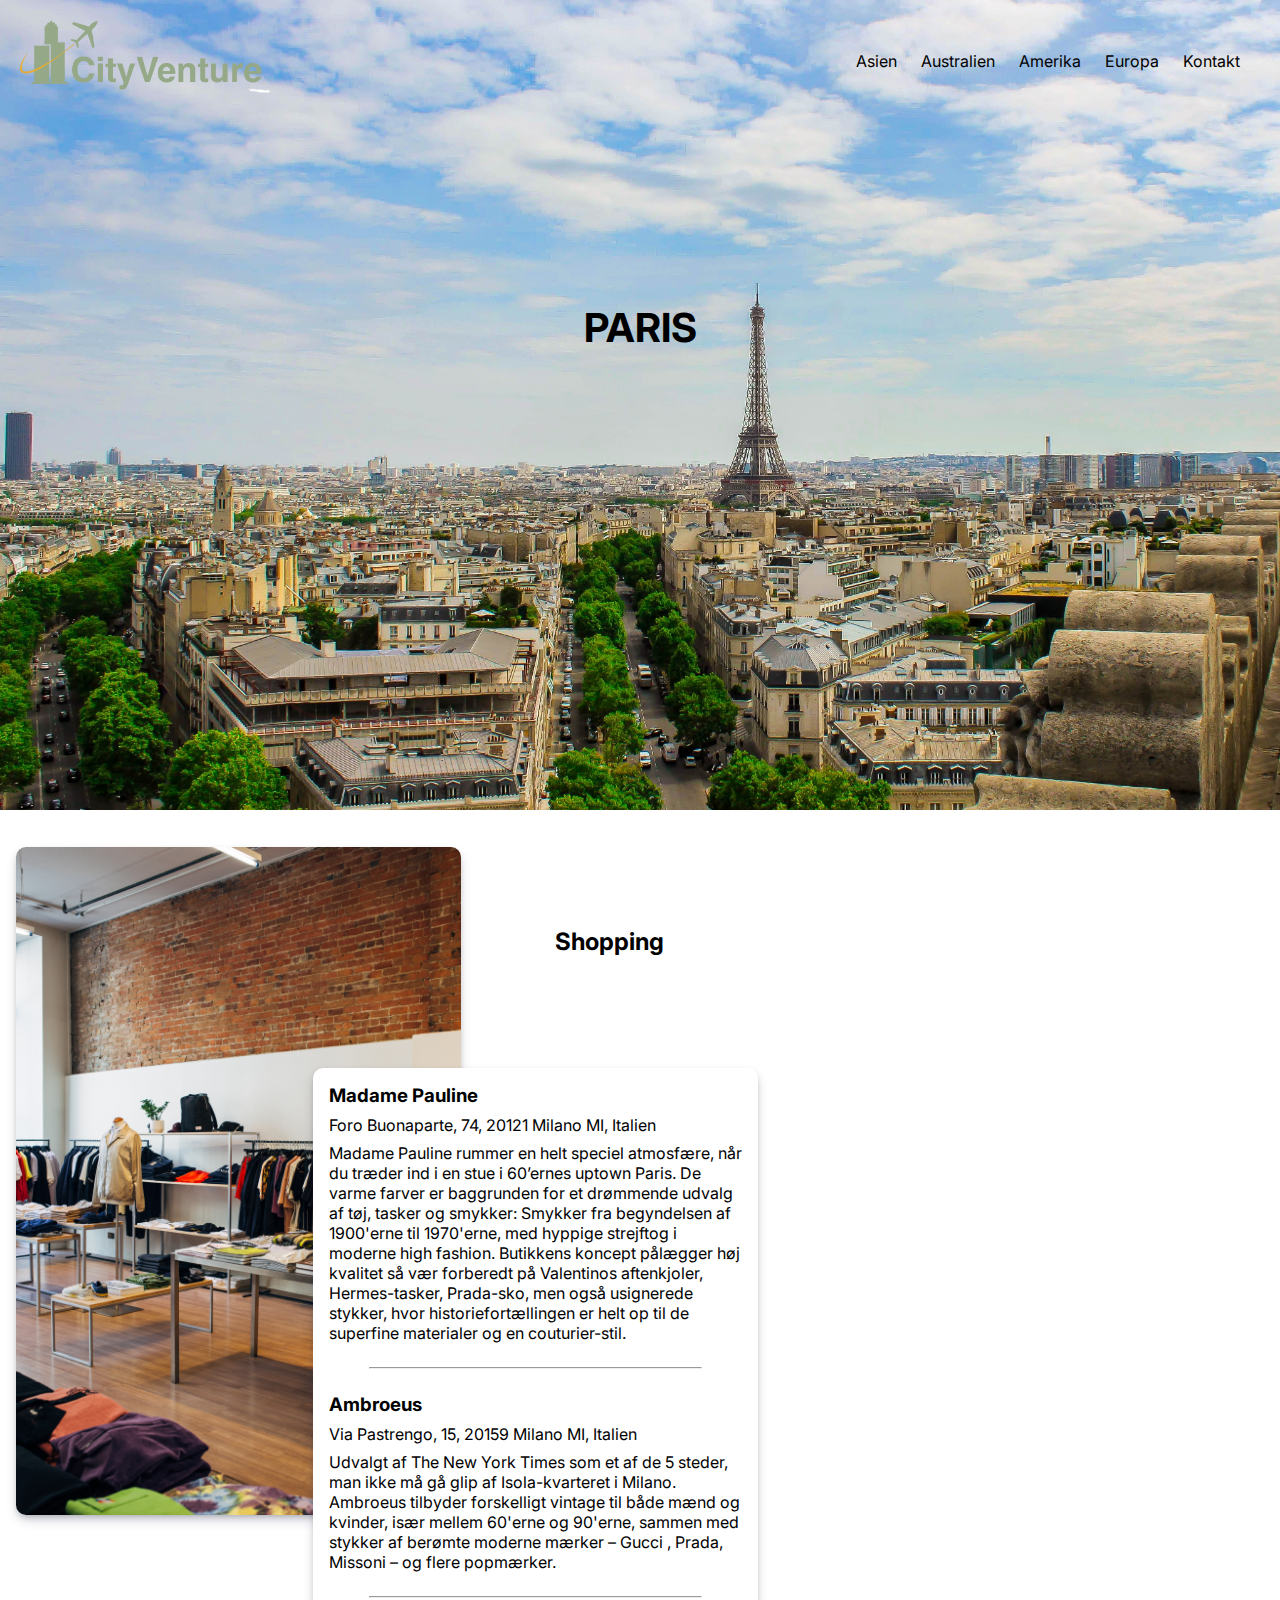
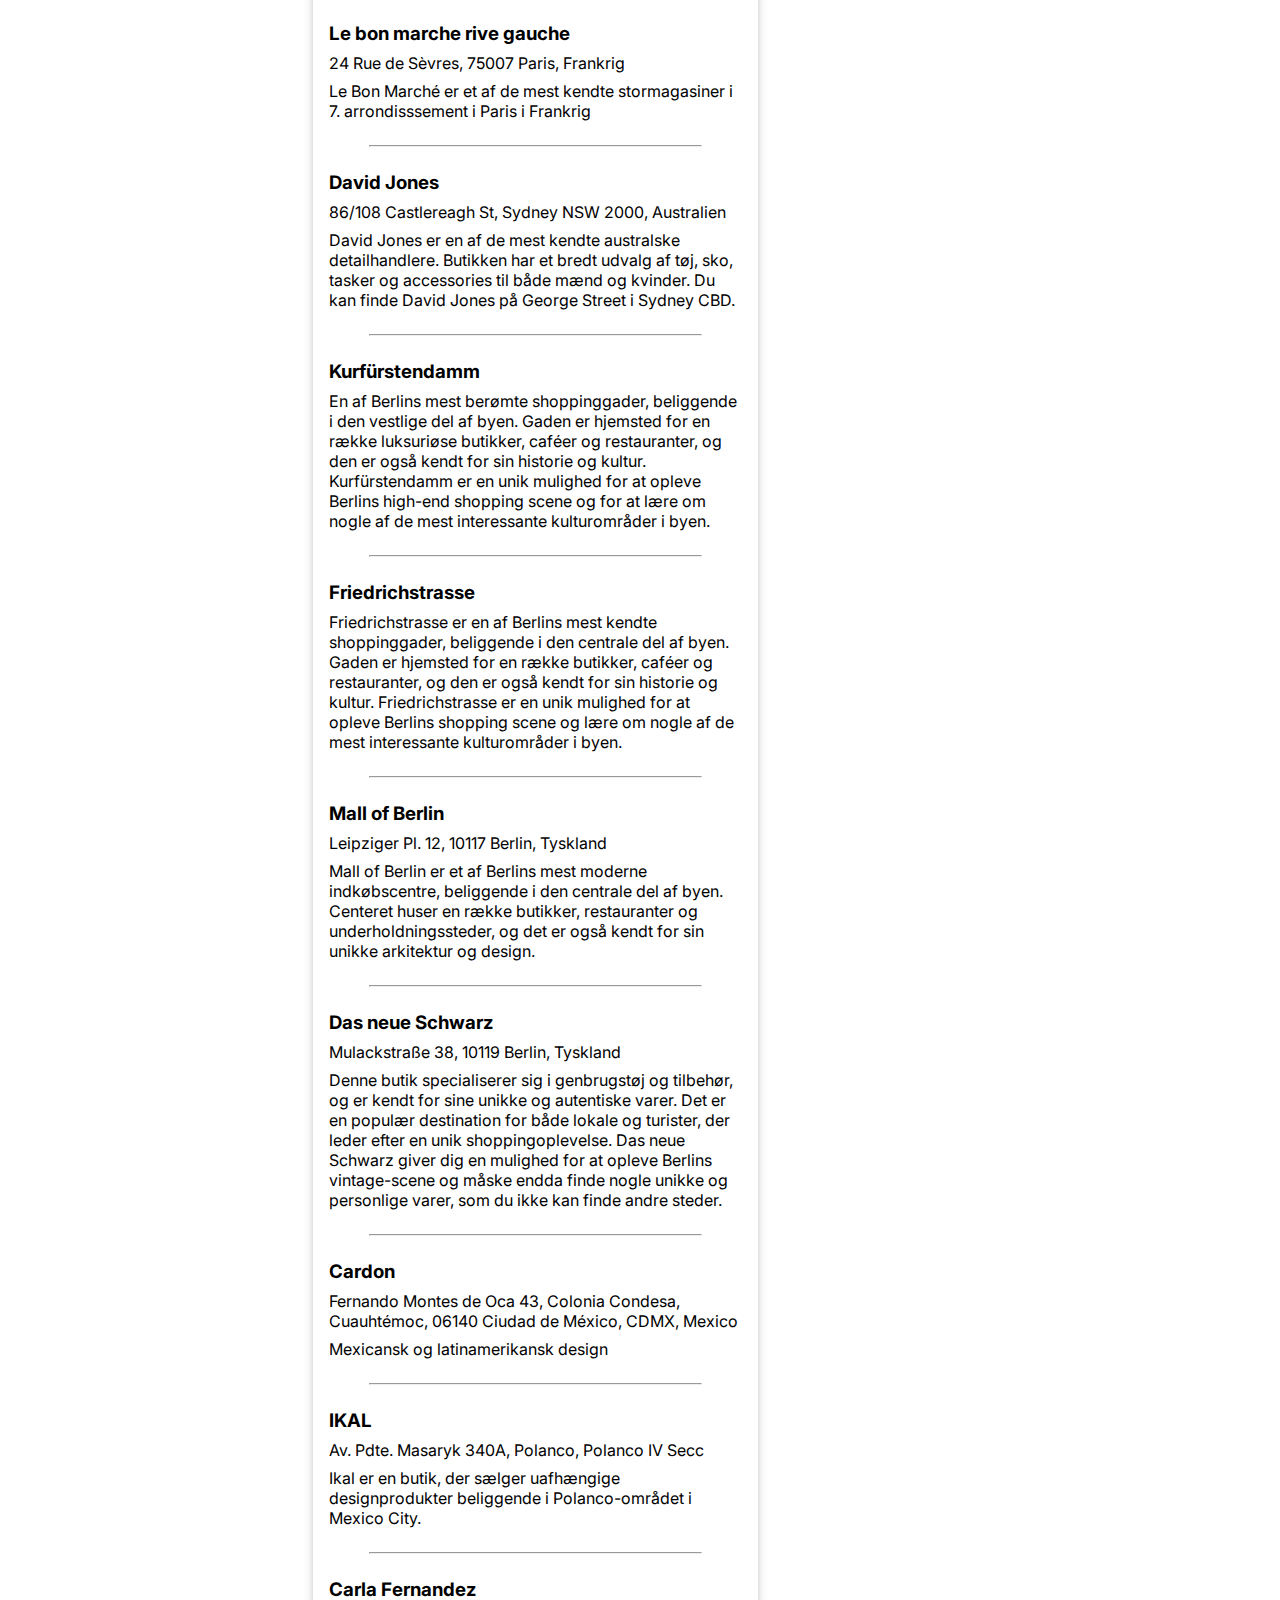
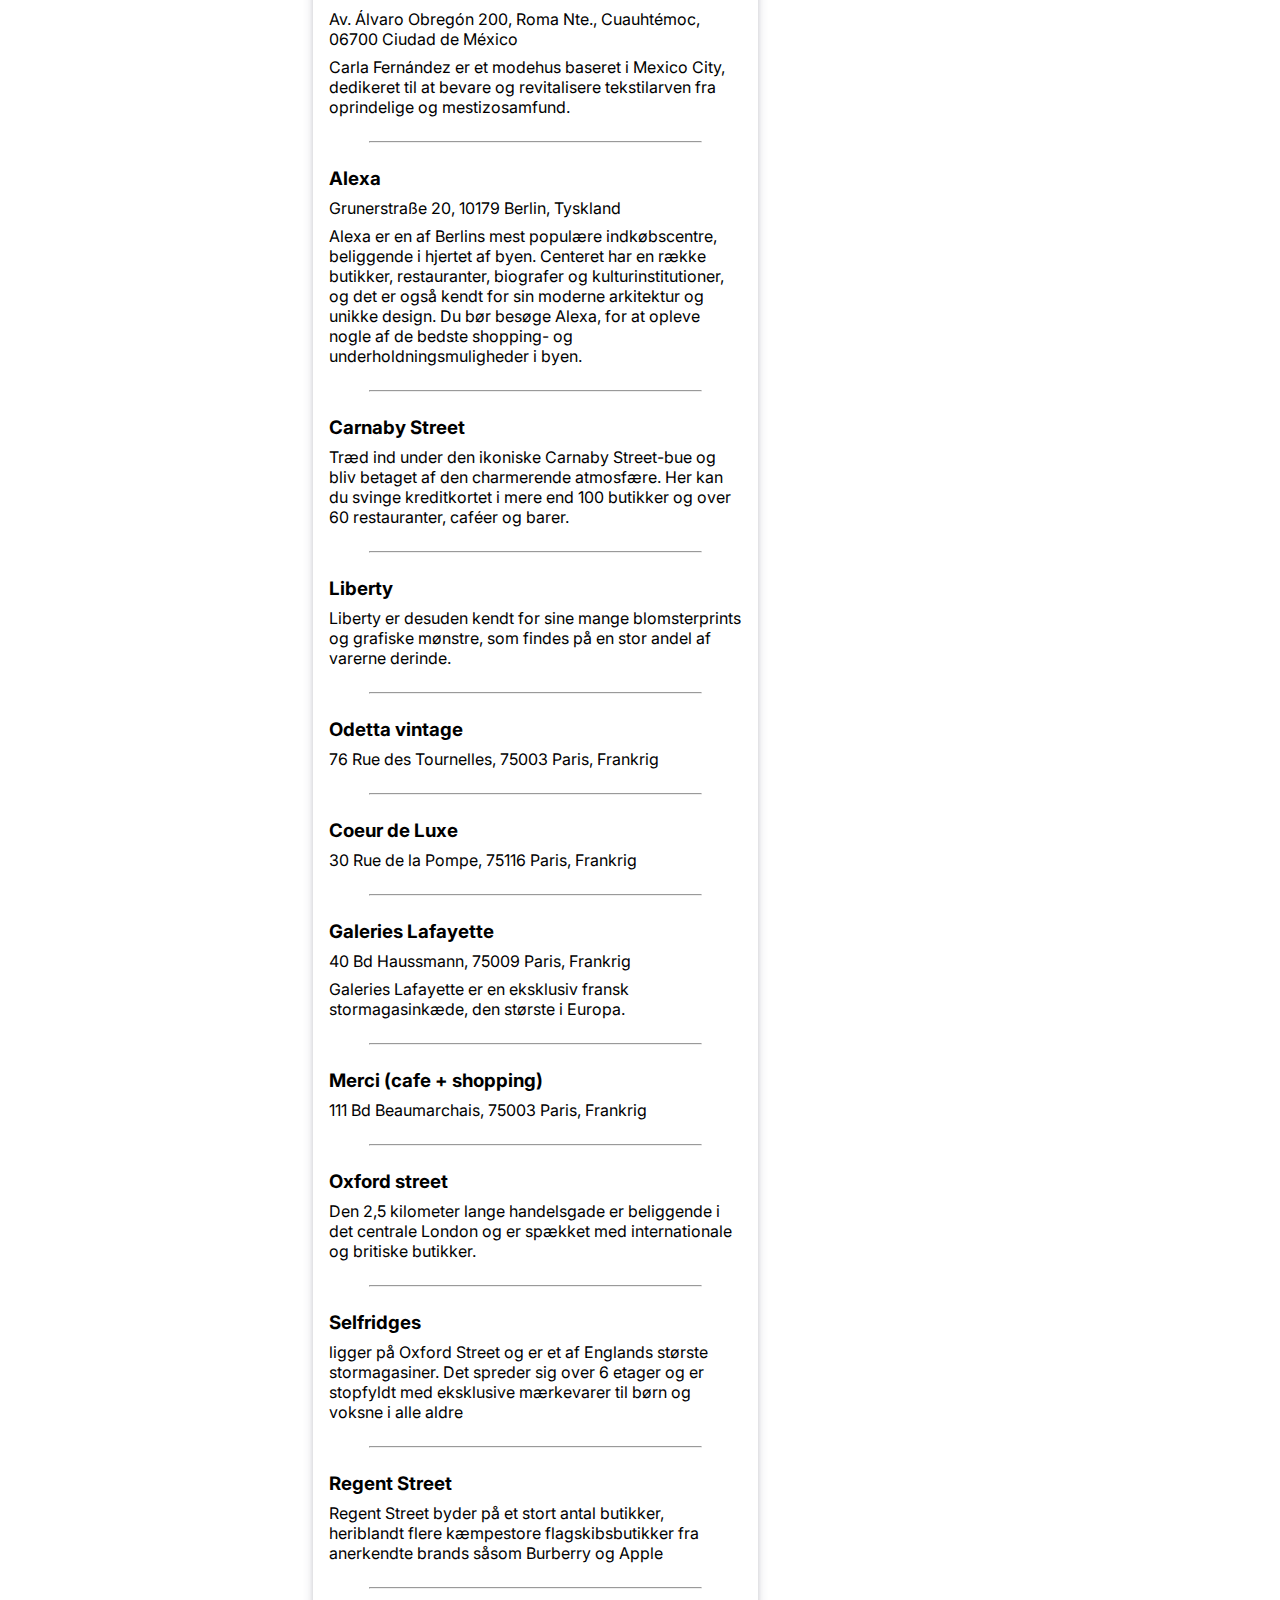
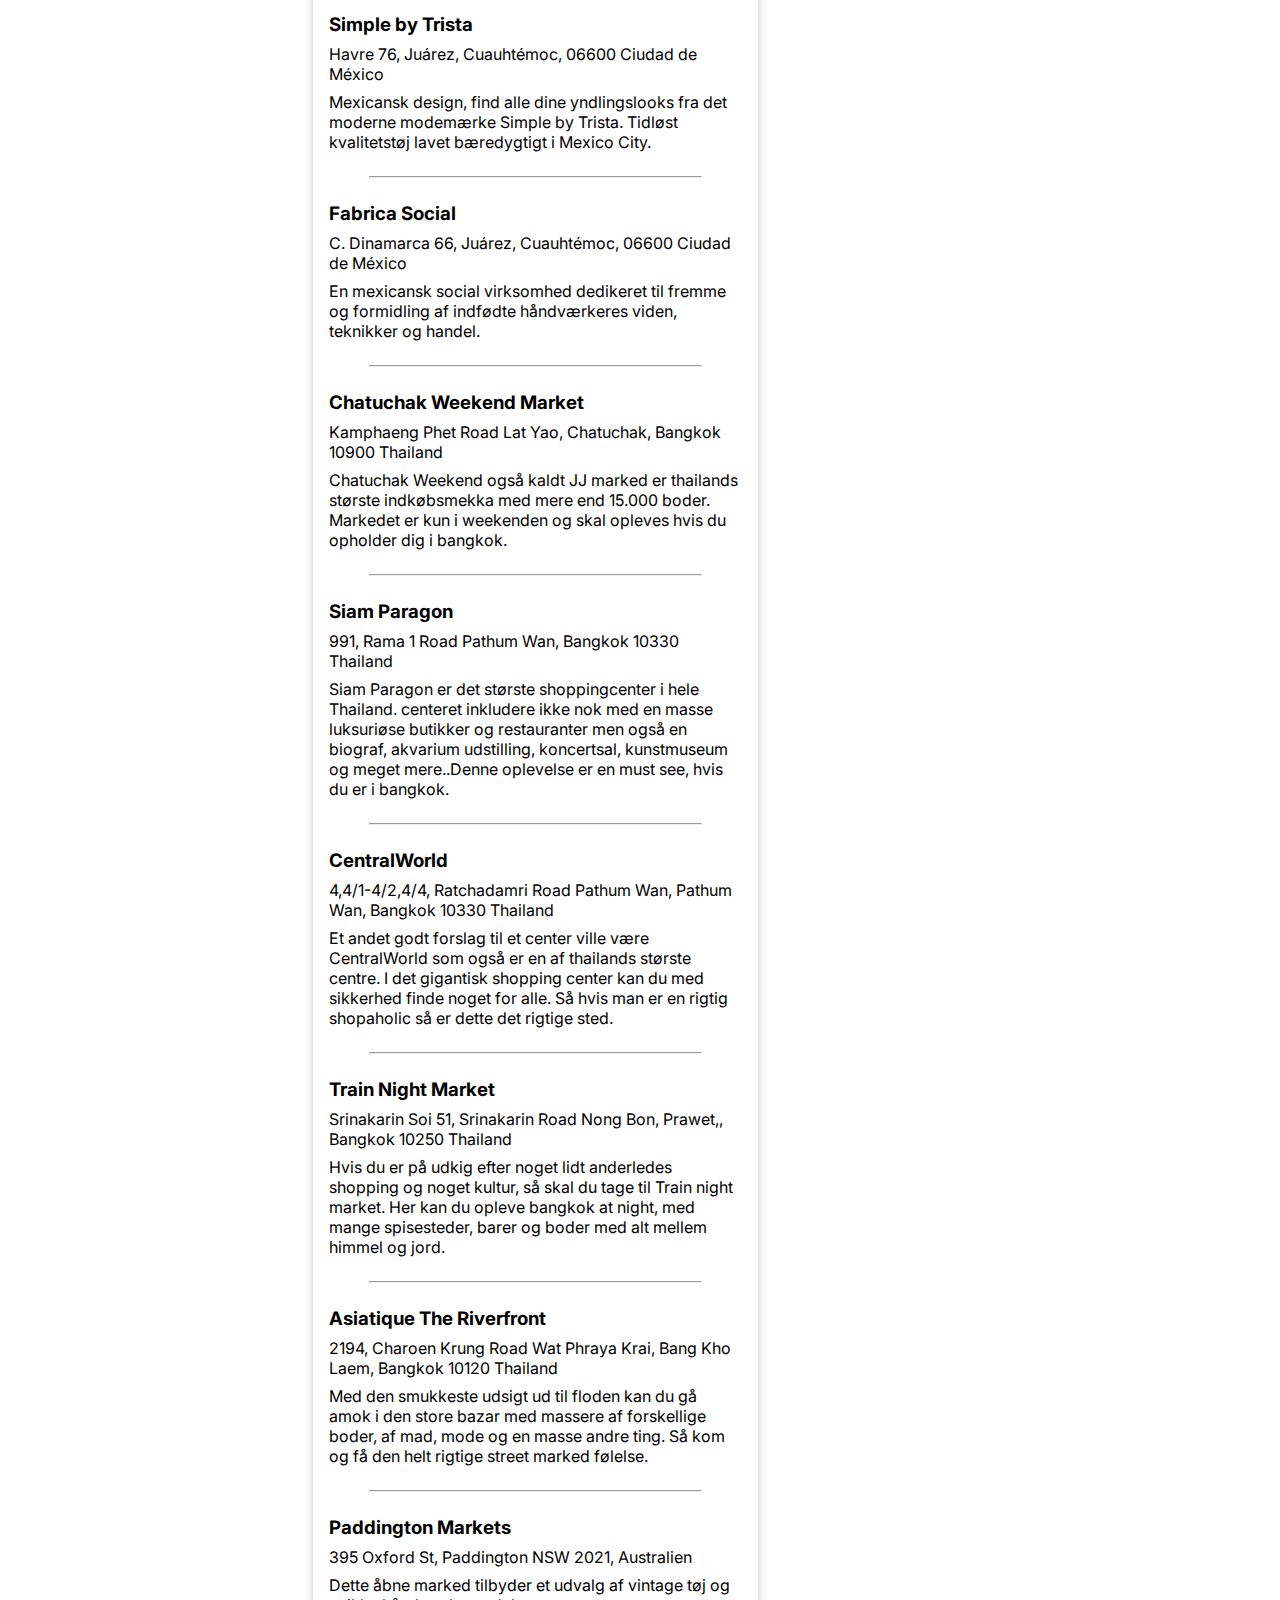
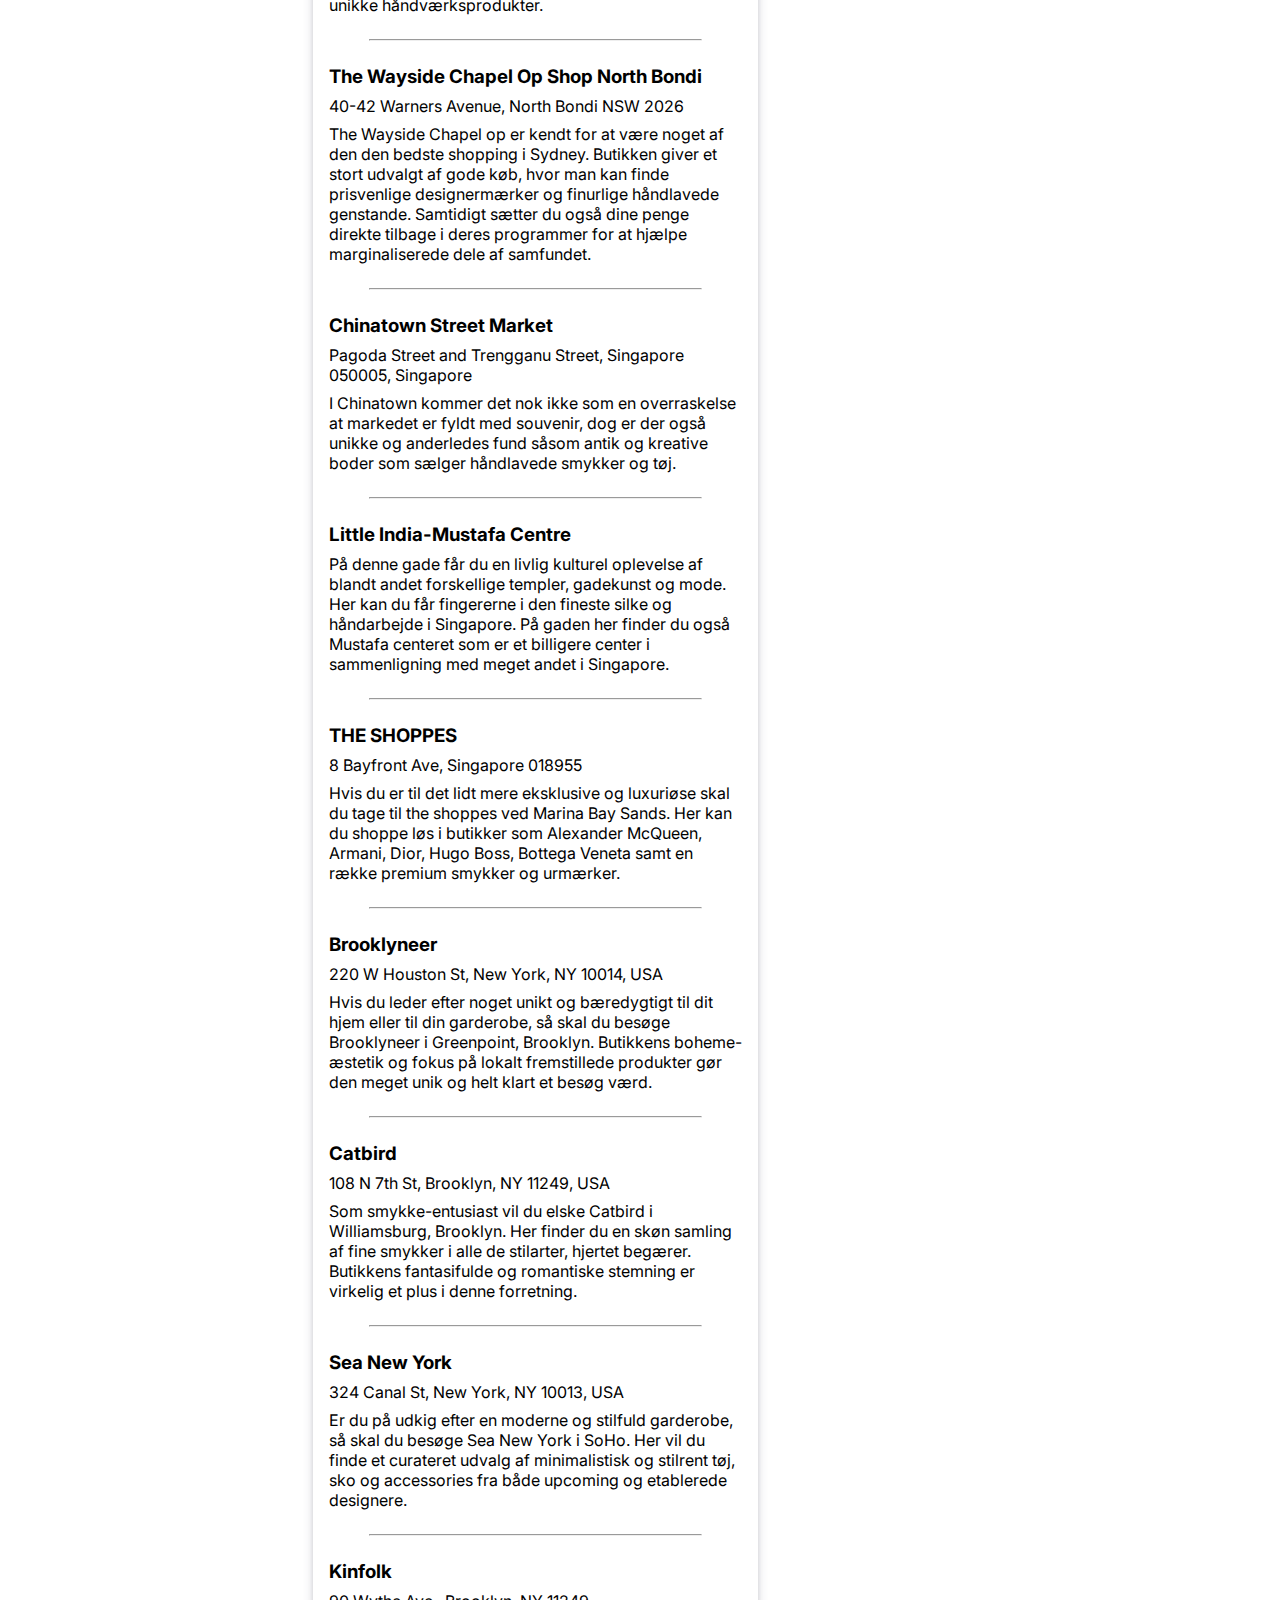
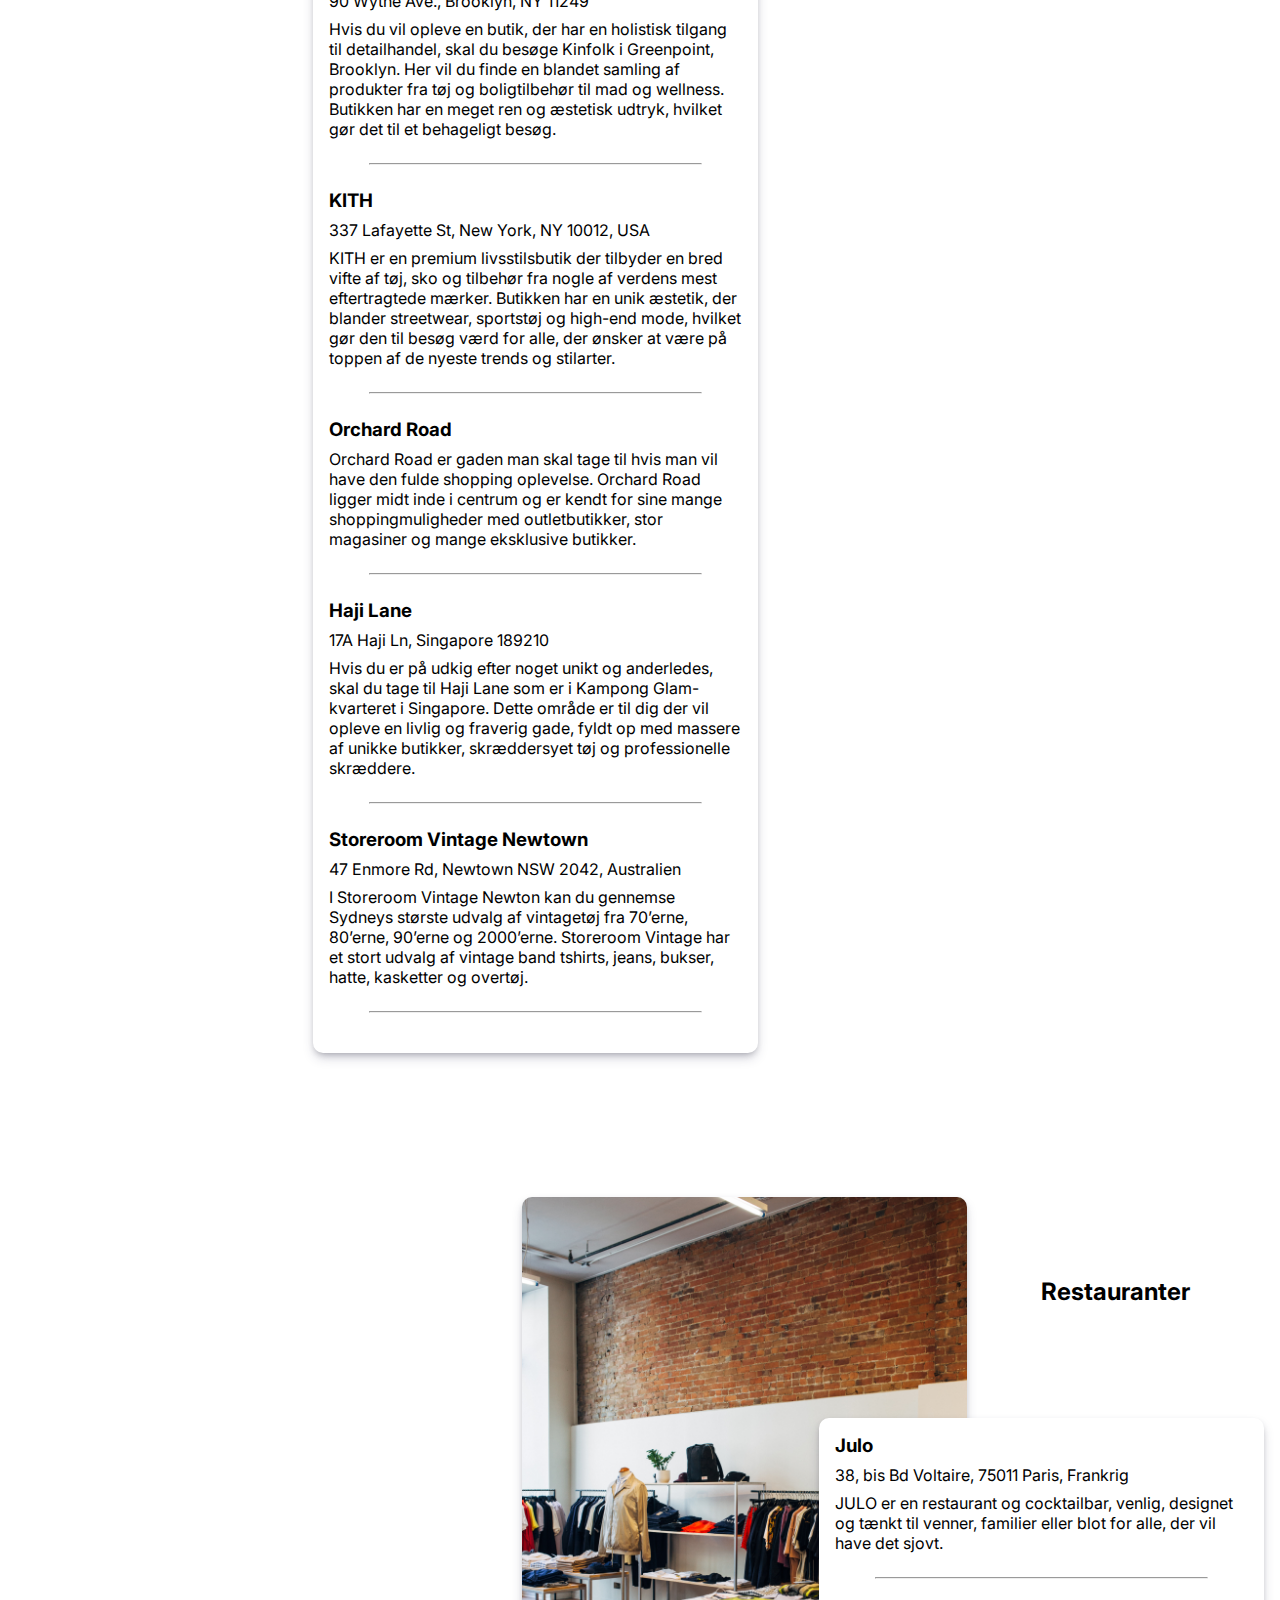
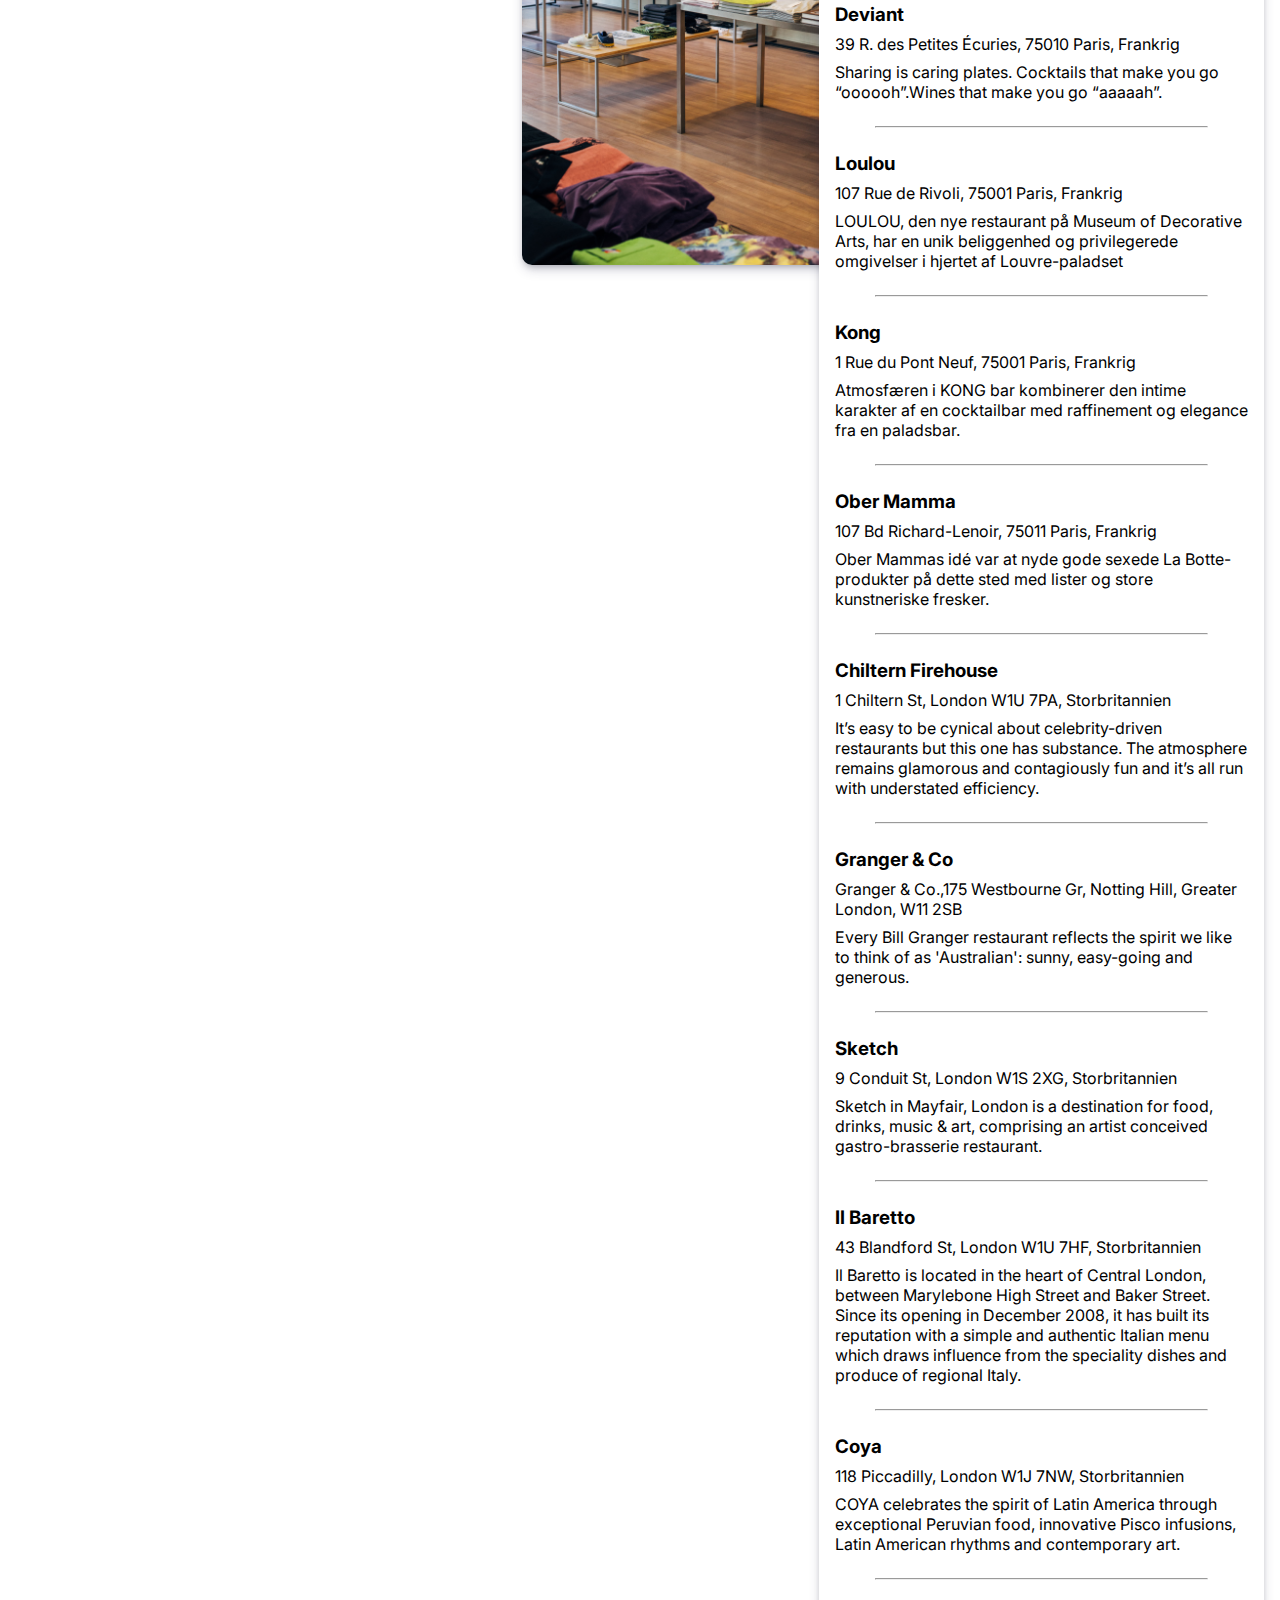
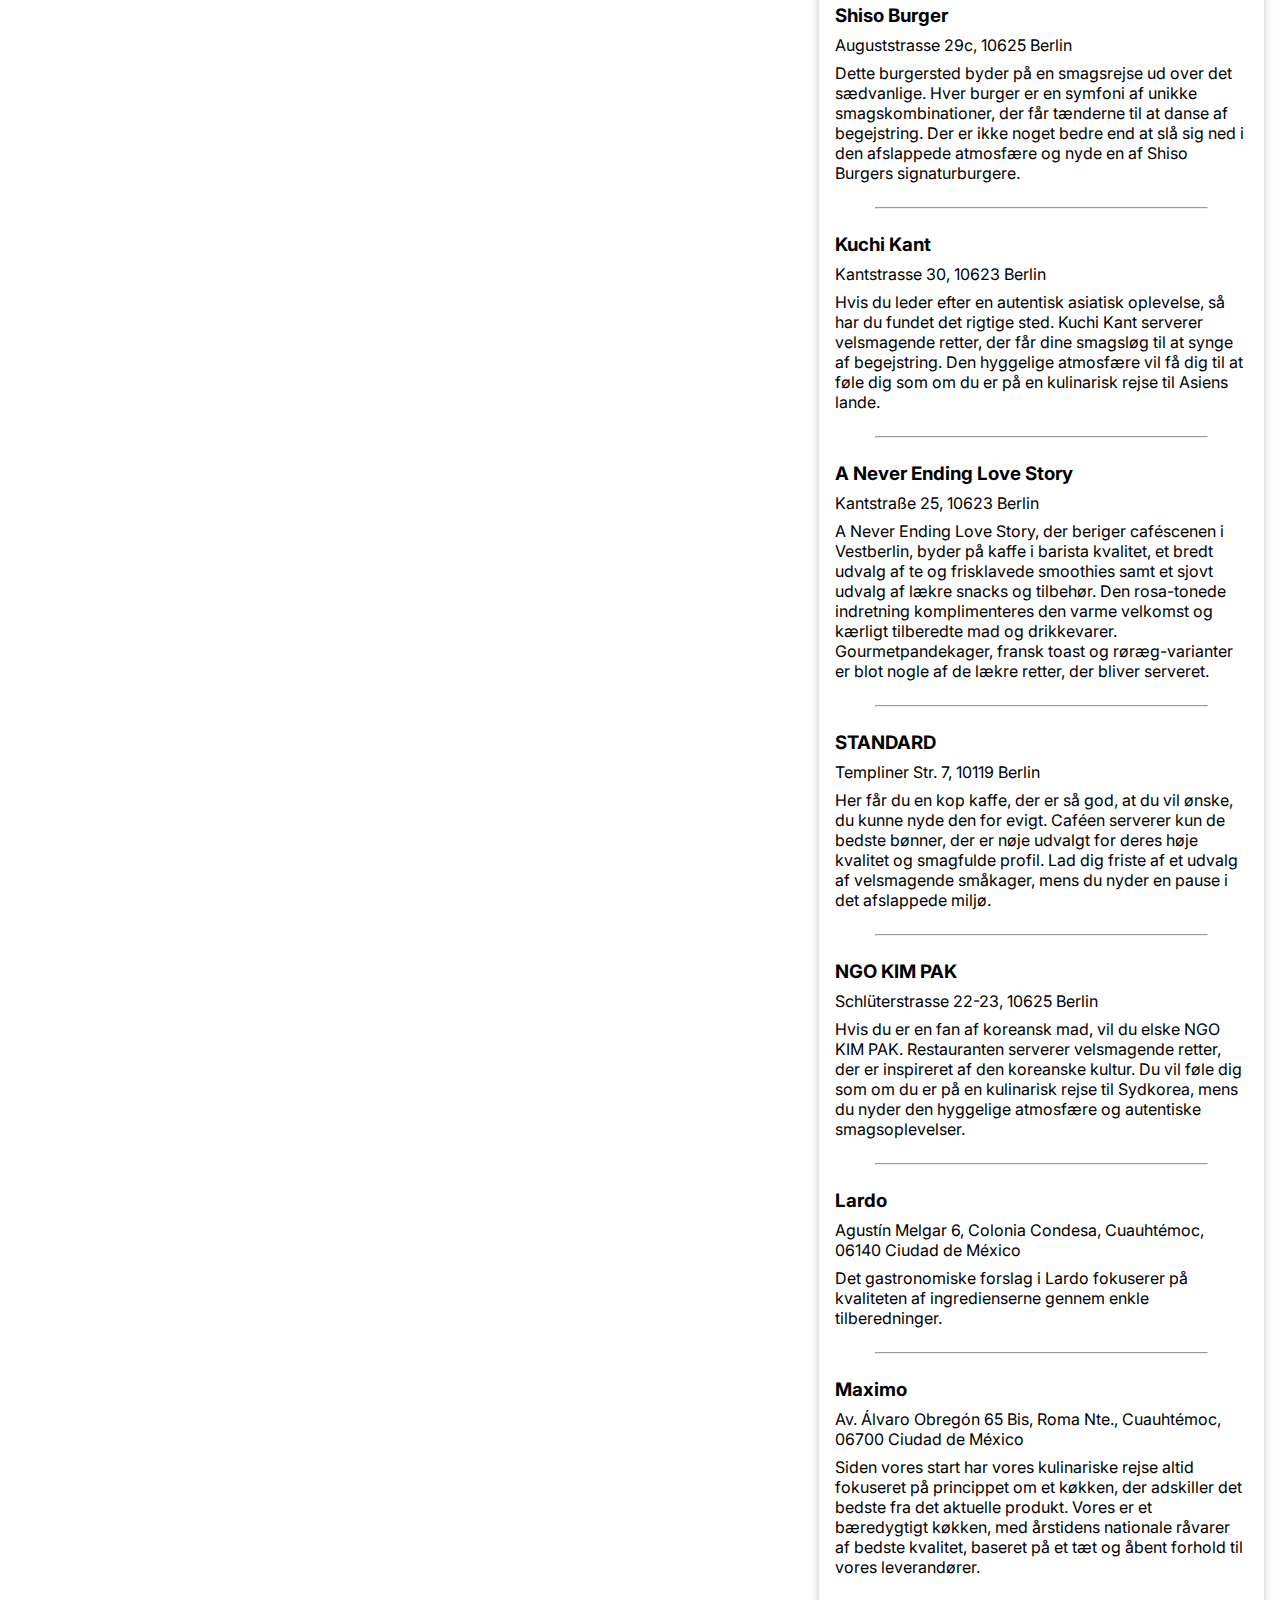
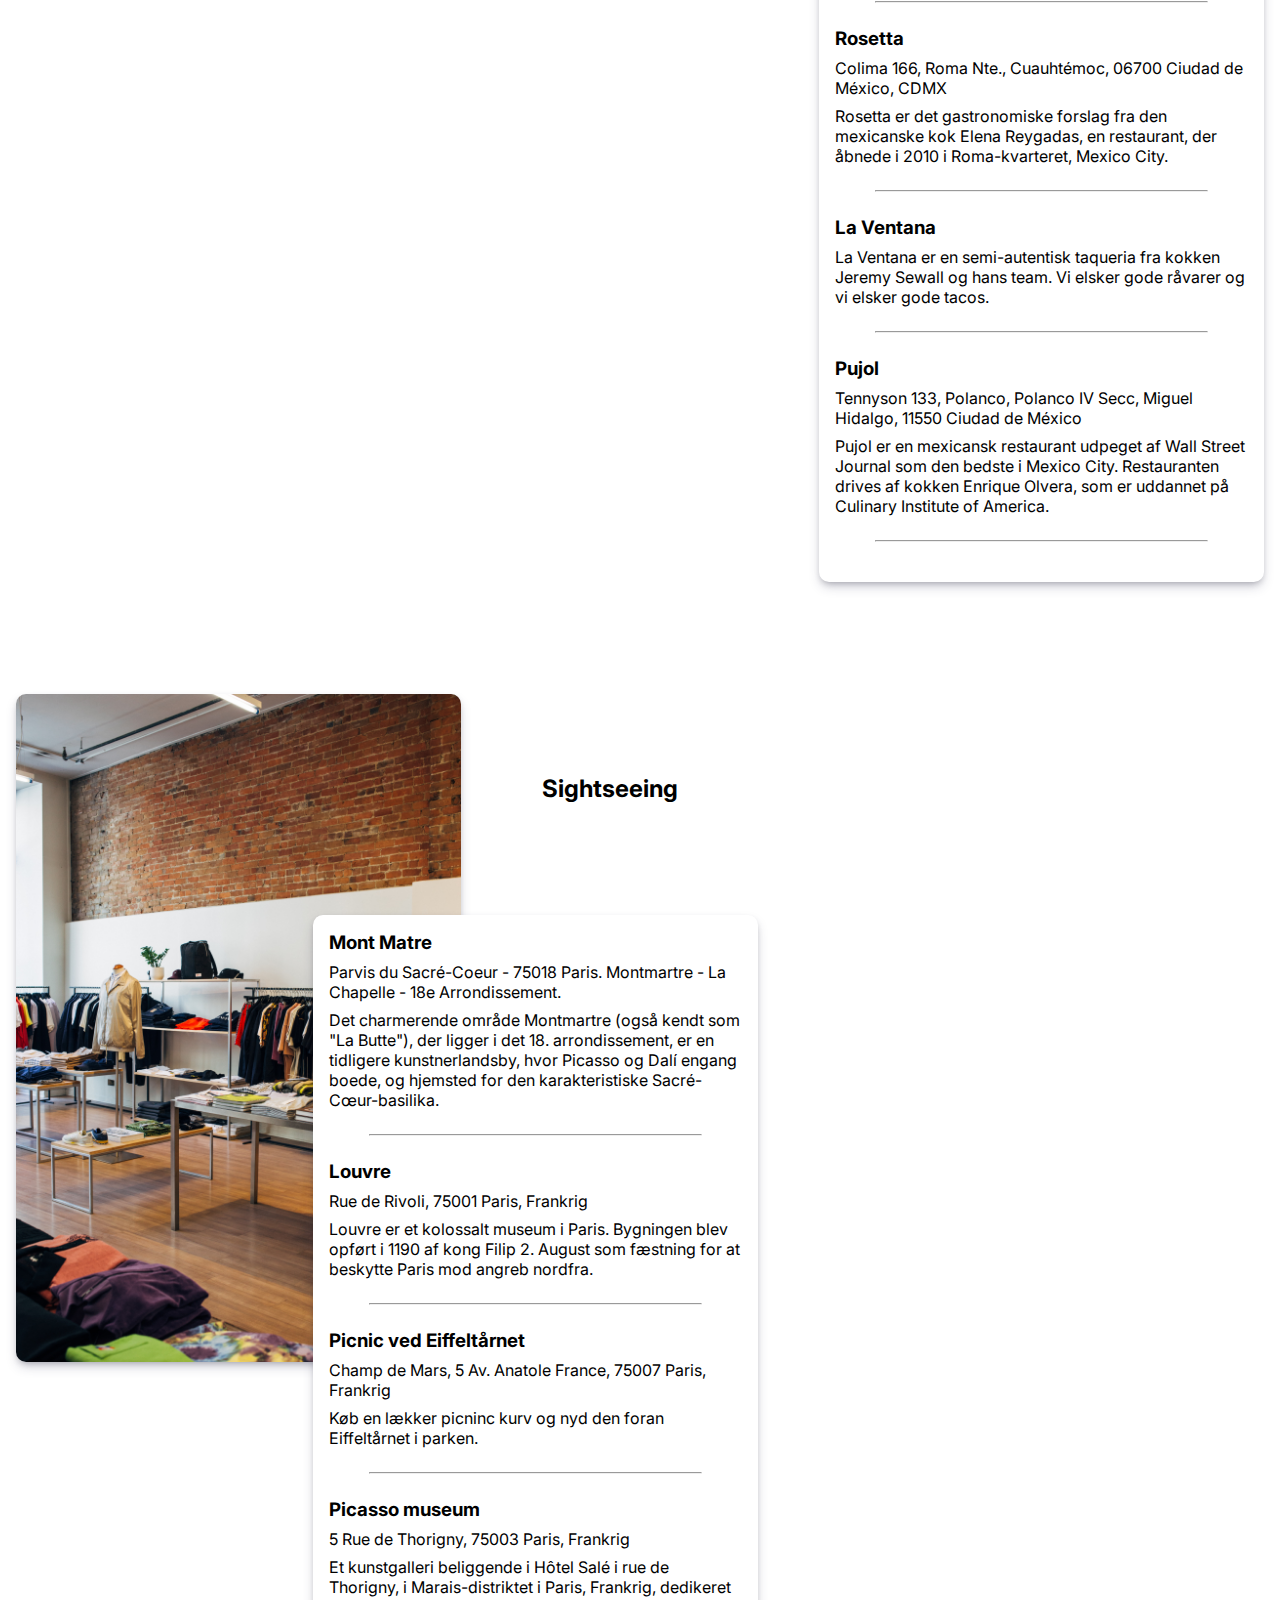
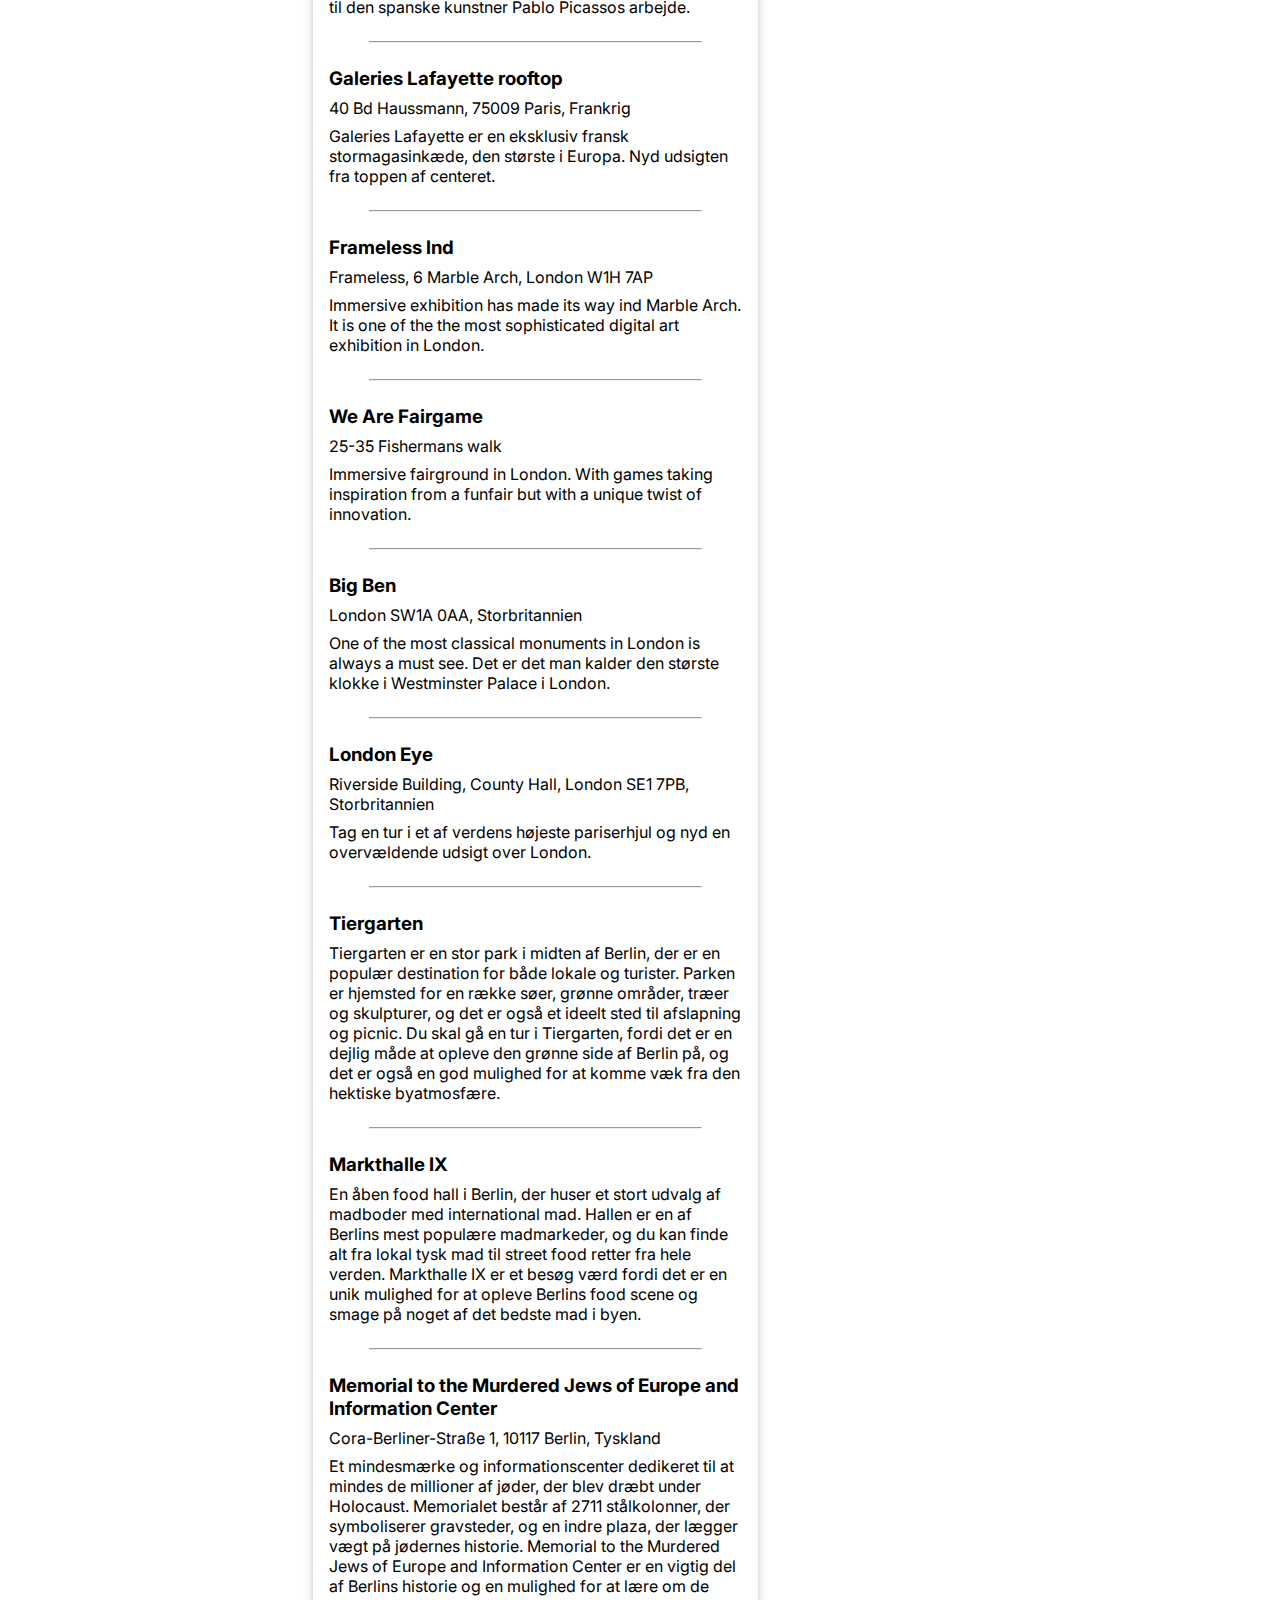
==== commit b81aa99d: "data indsat på by" ====
--- a/by.html
+++ b/by.html
@@ -35,15 +35,13 @@
         <div class="category-container">
           <img class="category-photo" src="assets/shopping.jpg" alt="" />
           <h2 class="category-heading">Shopping</h2>
-          <div class="category-content-container">
-            <template id="item-template">
+          <div class="category-content-container" id="shopping-container">
+            <template id="shopping-template">
               <div class="category-content">
                 <h3 class="category-item-header">Navn på sted</h3>
                 <p class="category-item-address">Adresse</p>
                 <p class="category-item-description">
-                  <<<<<<< HEAD Lorem ipsum dolor sit amet consectetur adipisicing elit. Harum consequatur cum accusamus hic ab velit, tempora adipisci iure minima in nostrum commodi possimus cupiditate ut incidunt. Eos est dolorem perferendis fugit, ea, dolores quia magnam odit,
-                  ======= Lorem ipsum dolor sit amet consectetur adipisicing elit. Harum consequatur cum accusamus hic ab velit, tempora adipisci iure minima in nostrum commodi possimus cupiditate ut incidunt. Eos est dolorem perferendis fugit, ea, dolores quia magnam odit,
-                  >>>>>>> 55661f83afb3e27c7d50a6be9506fd7c8c5223fd exercitationem repudiandae neque libero!
+                  Lorem ipsum dolor sit amet consectetur adipisicing elit. Harum consequatur cum accusamus hic ab velit, tempora adipisci iure minima in nostrum commodi possimus cupiditate ut incidunt. Eos est dolorem perferendis fugit, ea, dolores quia magnam odit,
                 </p>
                 <hr />
               </div>
@@ -53,33 +51,33 @@
         <div class="category-container">
           <img class="category-photo" src="assets/shopping.jpg" alt="" />
           <h2 class="category-heading">Restauranter</h2>
-          <div class="category-content-container">
-            <div class="category-content">
-              <h3 class="category-item-header">Navn på sted</h3>
-              <p class="category-item-address">Adresse</p>
-              <p>
-                <<<<<<< HEAD Lorem ipsum dolor sit amet consectetur adipisicing elit. Harum consequatur cum accusamus hic ab velit, tempora adipisci iure minima in nostrum commodi possimus cupiditate ut incidunt. Eos est dolorem perferendis fugit, ea, dolores quia magnam odit,
-                exercitationem repudiandae neque libero! ======= Lorem ipsum dolor sit amet consectetur adipisicing elit. Harum consequatur cum accusamus hic ab velit, tempora adipisci iure minima in nostrum commodi possimus cupiditate ut incidunt. Eos est dolorem perferendis
-                fugit, ea, dolores quia magnam odit, exercitationem repudiandae neque libero! >>>>>>> 55661f83afb3e27c7d50a6be9506fd7c8c5223fd
-              </p>
-              <hr />
-            </div>
+          <div class="category-content-container" id="restaurant-container">
+            <template id="restaurant-template">
+              <div class="category-content">
+                <h3 class="category-item-header">Navn på sted</h3>
+                <p class="category-item-address">Adresse</p>
+                <p class="category-item-description">
+                  Lorem ipsum dolor sit amet consectetur adipisicing elit. Harum consequatur cum accusamus hic ab velit, tempora adipisci iure minima in nostrum commodi possimus cupiditate ut incidunt. Eos est dolorem perferendis fugit, ea, dolores quia magnam odit,
+                </p>
+                <hr />
+              </div>
+            </template>
           </div>
         </div>
         <div class="category-container">
           <img class="category-photo" src="assets/shopping.jpg" alt="" />
           <h2 class="category-heading">Sightseeing</h2>
-          <div class="category-content-container">
-            <div class="category-content">
-              <h3 class="category-item-header">Navn på sted</h3>
-              <p class="category-item-address">Adresse</p>
-              <p>
-                Lorem ipsum dolor sit amet consectetur adipisicing elit. Harum consequatur cum accusamus hic ab velit, tempora adipisci iure minima in nostrum commodi possimus cupiditate ut incidunt. Eos est dolorem perferendis fugit, ea, dolores quia magnam odit, exercitationem
-                repudiandae neque libero! Lorem ipsum dolor sit amet consectetur adipisicing elit. Harum consequatur cum accusamus hic ab velit, tempora adipisci iure minima in nostrum commodi possimus cupiditate ut incidunt. Eos est dolorem perferendis fugit, ea, dolores quia
-                magnam odit, exercitationem repudiandae neque libero!
-              </p>
-              <hr />
-            </div>
+          <div class="category-content-container" id="sightseeing-container">
+            <template id="sightseeing-template">
+              <div class="category-content">
+                <h3 class="category-item-header">Navn på sted</h3>
+                <p class="category-item-address">Adresse</p>
+                <p class="category-item-description">
+                  Lorem ipsum dolor sit amet consectetur adipisicing elit. Harum consequatur cum accusamus hic ab velit, tempora adipisci iure minima in nostrum commodi possimus cupiditate ut incidunt. Eos est dolorem perferendis fugit, ea, dolores quia magnam odit,
+                </p>
+                <hr />
+              </div>
+            </template>
           </div>
         </div>
       </div>
--- a/by.css
+++ b/by.css
@@ -89,7 +89,7 @@
   padding: 1rem;
   border-radius: 10px;
   box-shadow: rgba(50, 50, 93, 0.25) 0px 6px 12px -2px, rgba(0, 0, 0, 0.3) 0px 3px 7px -3px;
-  background-color: var(--bg-clr);
+  background-color: white;
   height: fit-content;
 }
 
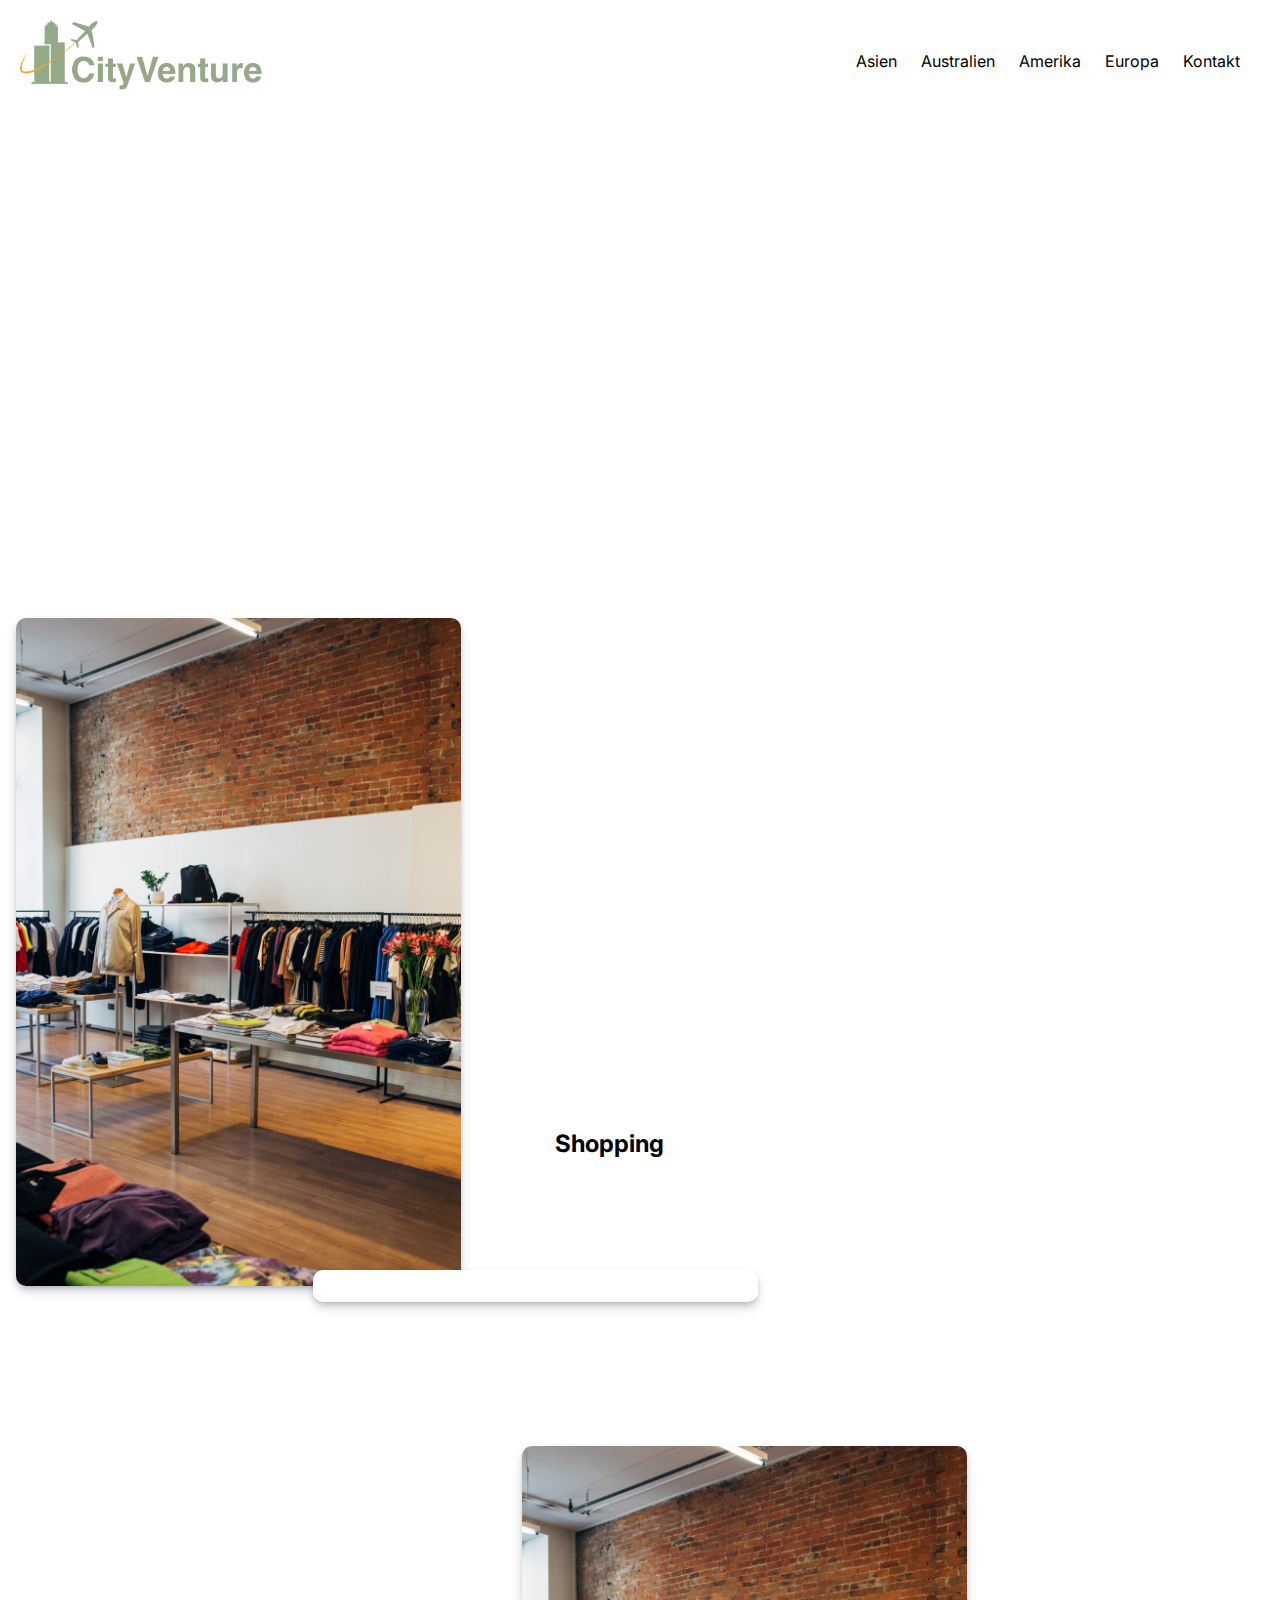
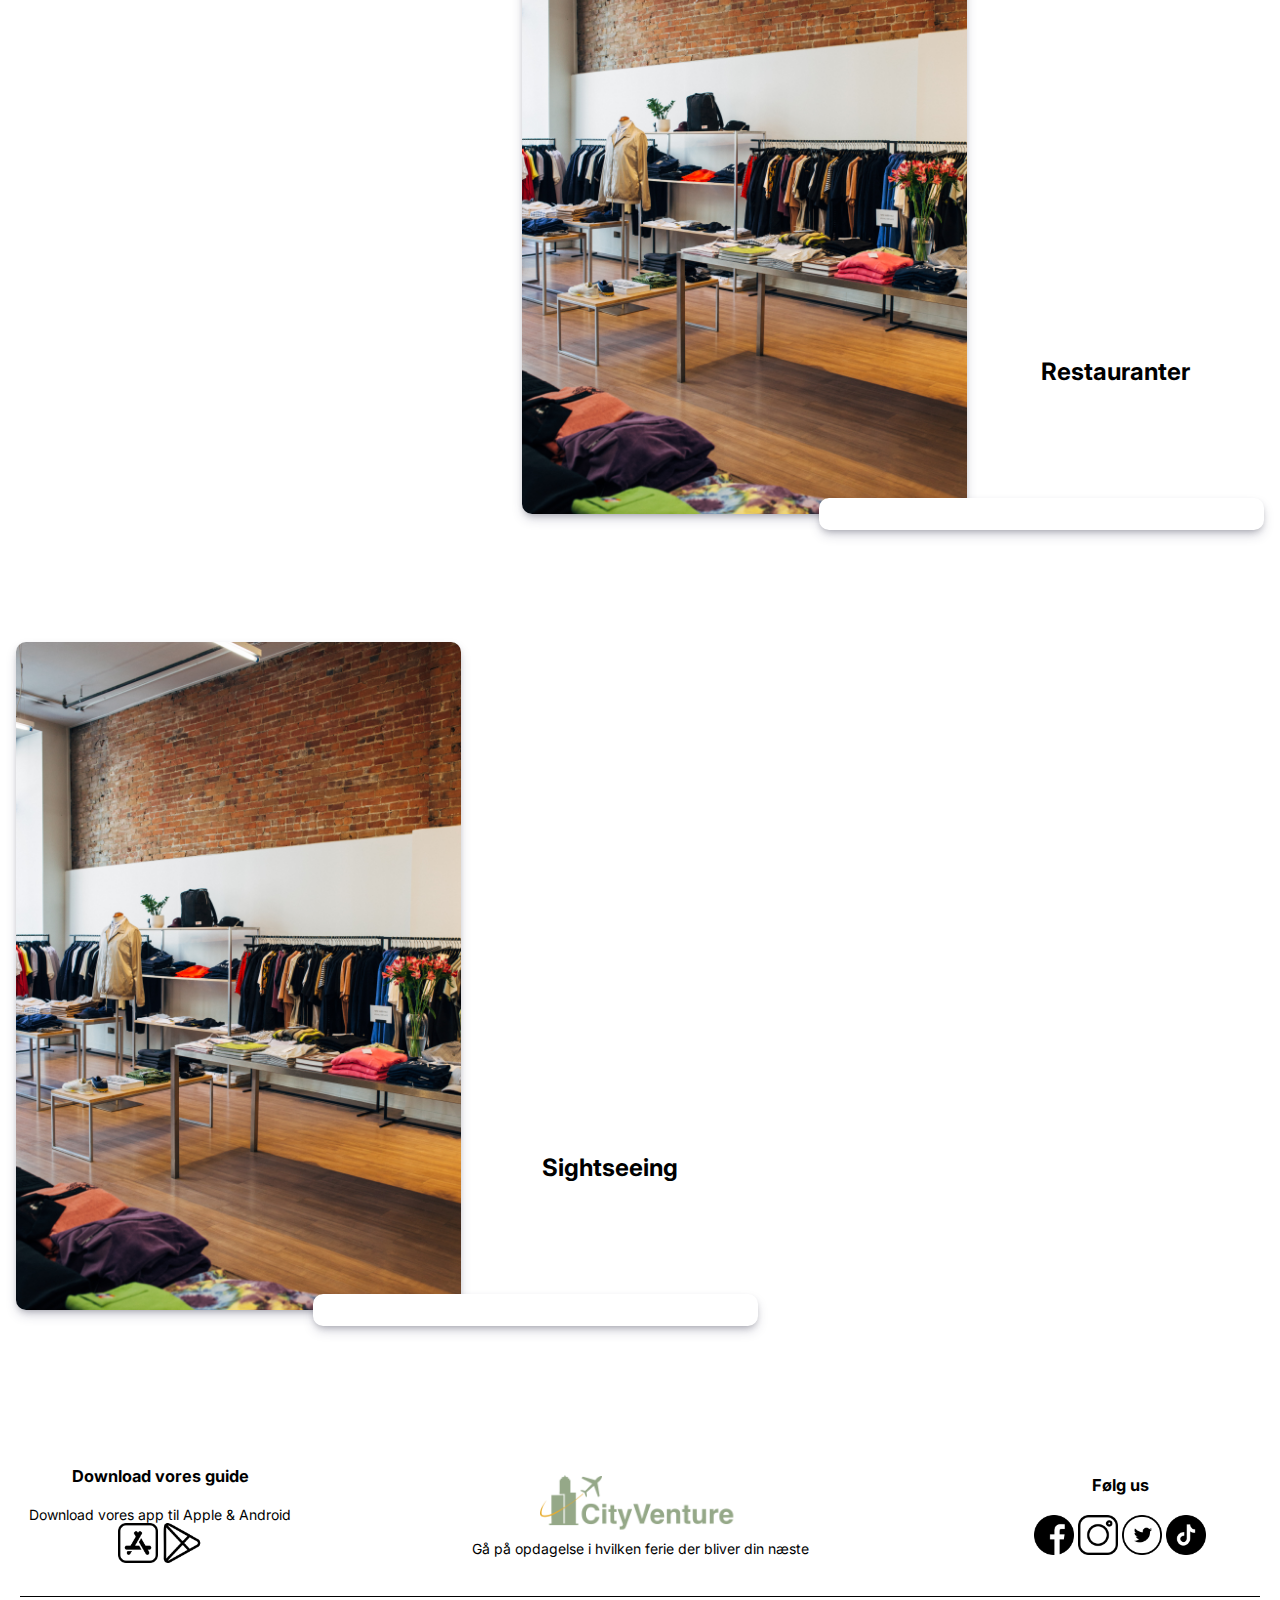
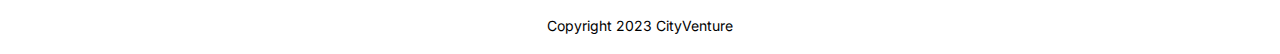
==== commit 772cff71: "næsten dynamisk site" ====
--- a/by.html
+++ b/by.html
@@ -27,9 +27,11 @@
       </div>
     </header>
     <main>
-      <div class="hero-section">
-        <img class="forsidebillede" src="/assets/paris.jpg" alt="billede af paris" />
-        <h1>Paris</h1>
+      <div class="hero-section" id="hero-container">
+        <template id="hero-template">
+          <img class="forsidebillede" src="/assets/paris.jpg" alt="billede af paris" />
+          <h1>Paris</h1>
+        </template>
       </div>
       <div class="content-container">
         <div class="category-container">
--- a/style.css
+++ b/style.css
@@ -38,6 +38,8 @@
   font-family: "montserrat";
   border-radius: 5%;
   margin-right: 5%;
+  display: flex;
+  flex-direction: column;
 }
 .card1 h3 {
   color: #000;
@@ -57,13 +59,15 @@
   width: 100%;
   object-fit: cover;
   border-radius: 5% 5% 0 0;
-}
-
-.card1 button {
+  height: 250px;
+}
+
+.card1 a {
   font-size: 15px;
   background-color: #f2f2f2;
   padding: 3% 15% 3% 15%;
   align-items: center;
+  margin-top: auto;
 }
 
 .card1 .secondary_button {
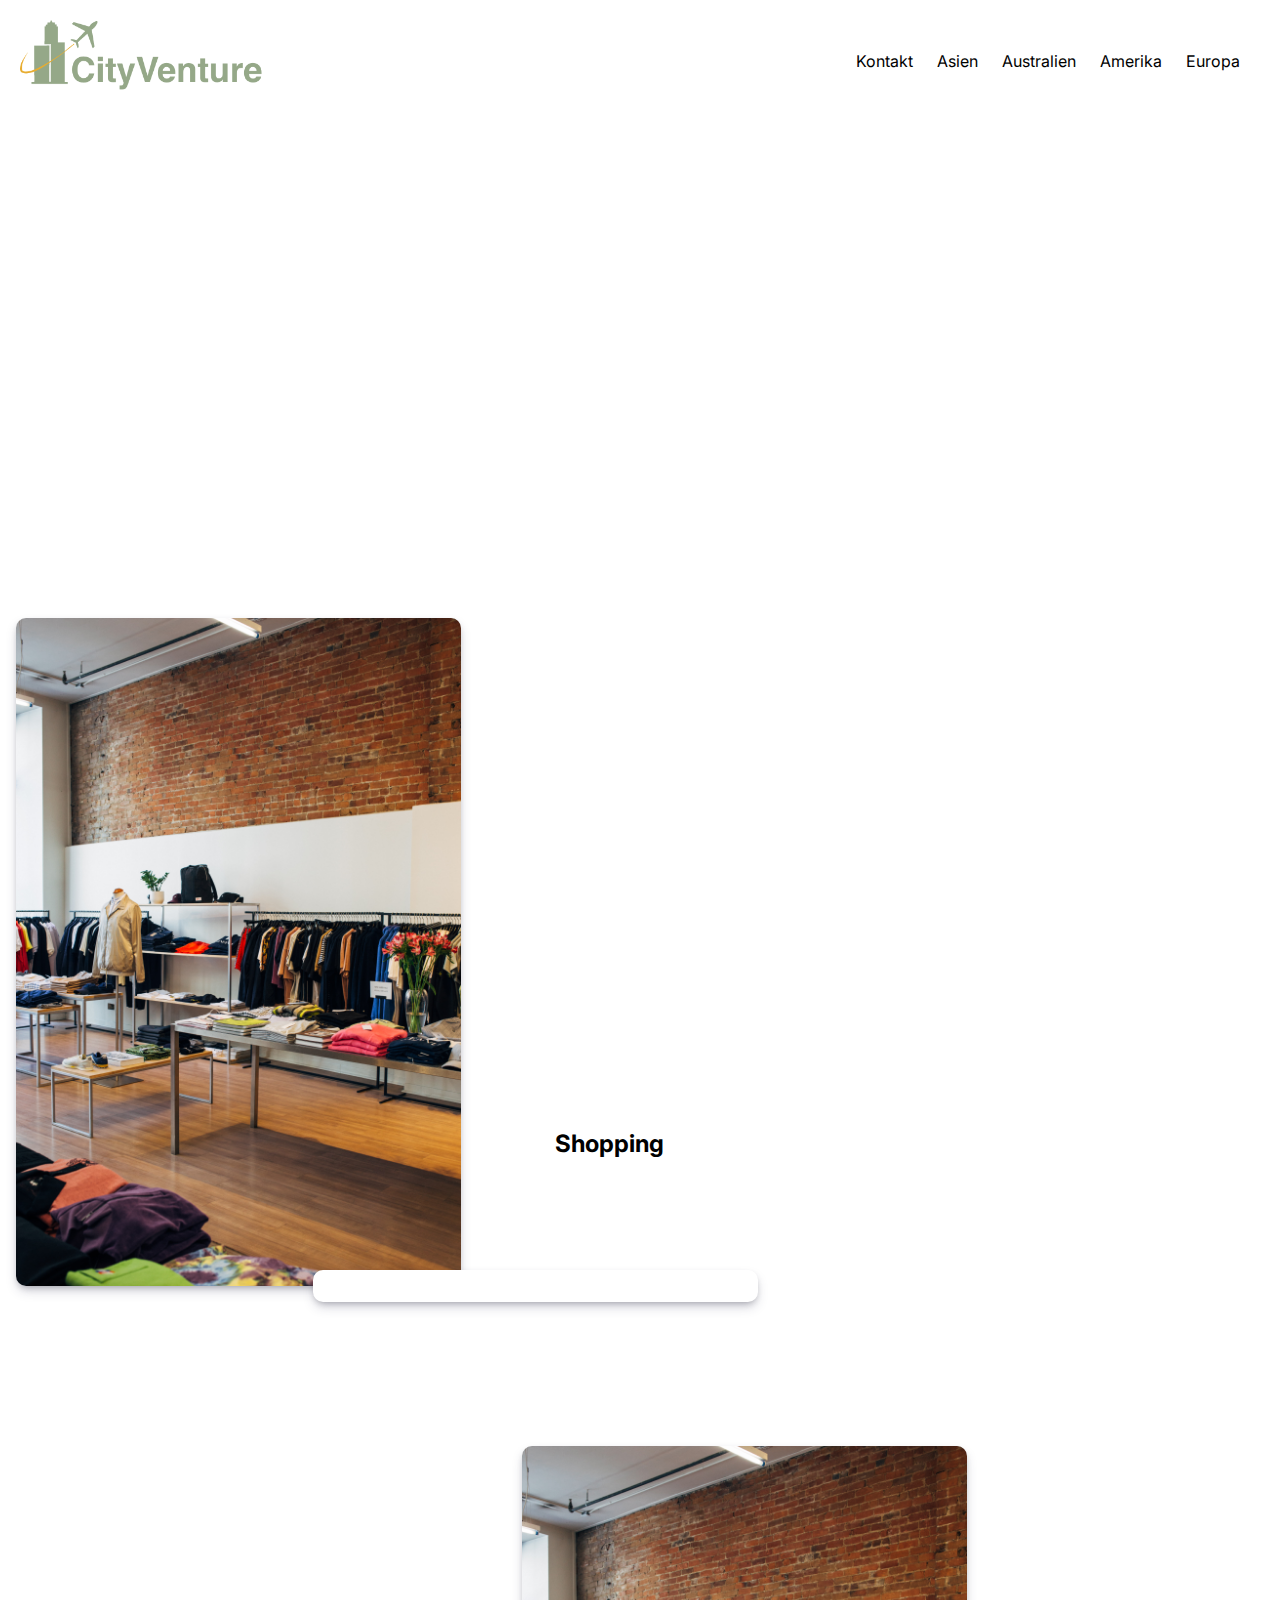
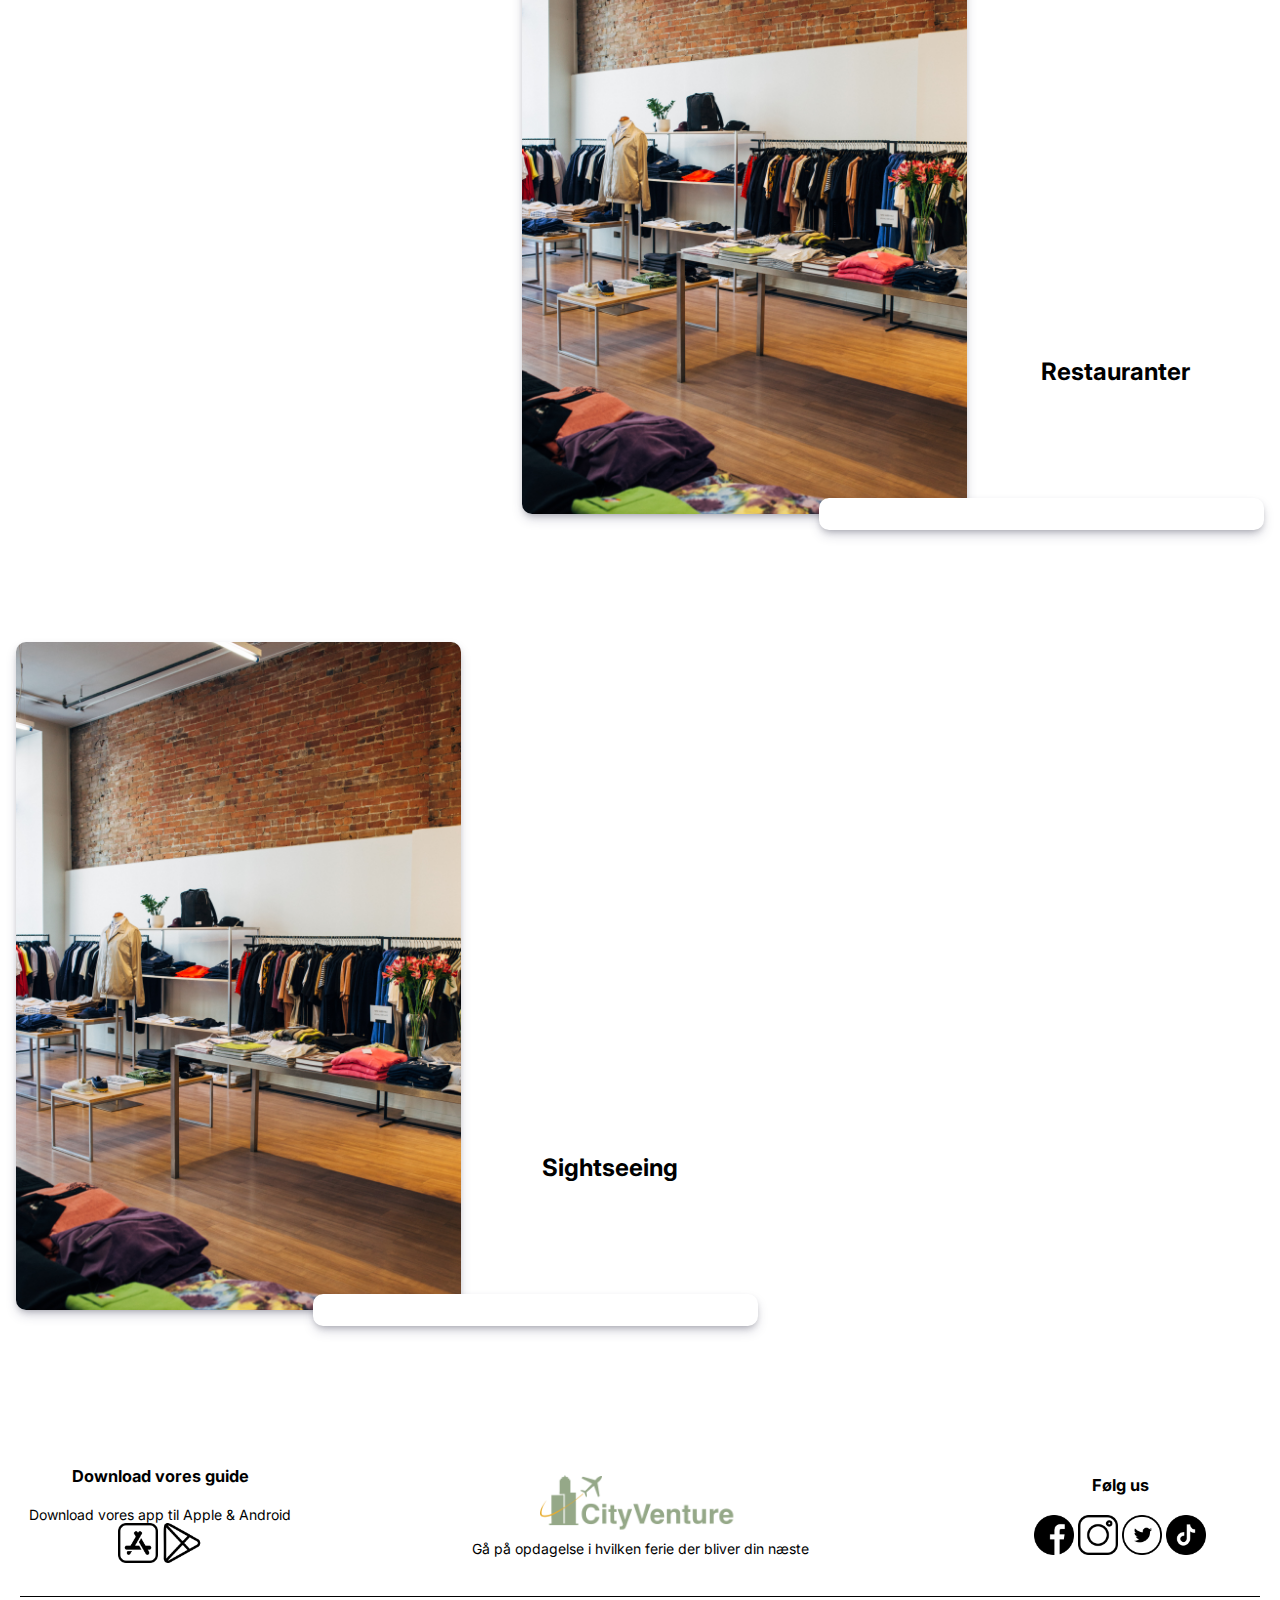
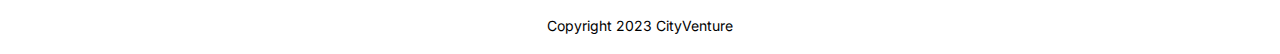
==== commit c483ff61: "menu links virker på alle sider nu" ====
--- a/by.html
+++ b/by.html
@@ -16,10 +16,12 @@
         </div>
         <nav>
           <ul id="MenuItems">
-            <li><a href="kontinent.html">Asien</a></li>
-            <li><a href="kontinent.html">Australien</a></li>
-            <li><a href="kontinent.html">Amerika</a></li>
-            <li><a href="kontinent.html">Europa</a></li>
+            <template id="continent-links">
+              <li><a href="kontinent.html">Asien</a></li>
+              <li><a href="kontinent.html">Australien</a></li>
+              <li><a href="kontinent.html">Amerika</a></li>
+              <li><a href="kontinent.html">Europa</a></li>
+            </template>
             <li><a href="kontakt.html">Kontakt</a></li>
           </ul>
         </nav>
@@ -29,7 +31,7 @@
     <main>
       <div class="hero-section" id="hero-container">
         <template id="hero-template">
-          <img class="forsidebillede" src="/assets/paris.jpg" alt="billede af paris" />
+          <img class="forsidebillede" src="" alt="billede af paris" />
           <h1>Paris</h1>
         </template>
       </div>
@@ -127,5 +129,6 @@
       }
     </script>
     <script src="by.js"></script>
+    <script src="menu.js"></script>
   </body>
 </html>
--- a/by.css
+++ b/by.css
@@ -106,6 +106,11 @@
   margin-bottom: 0.5rem;
 }
 
+.category-item-address {
+  font-size: 0.8rem;
+  color: hsl(0, 0%, 30%);
+}
+
 .category-heading:not(:first-child) {
   margin-top: 5rem;
 }
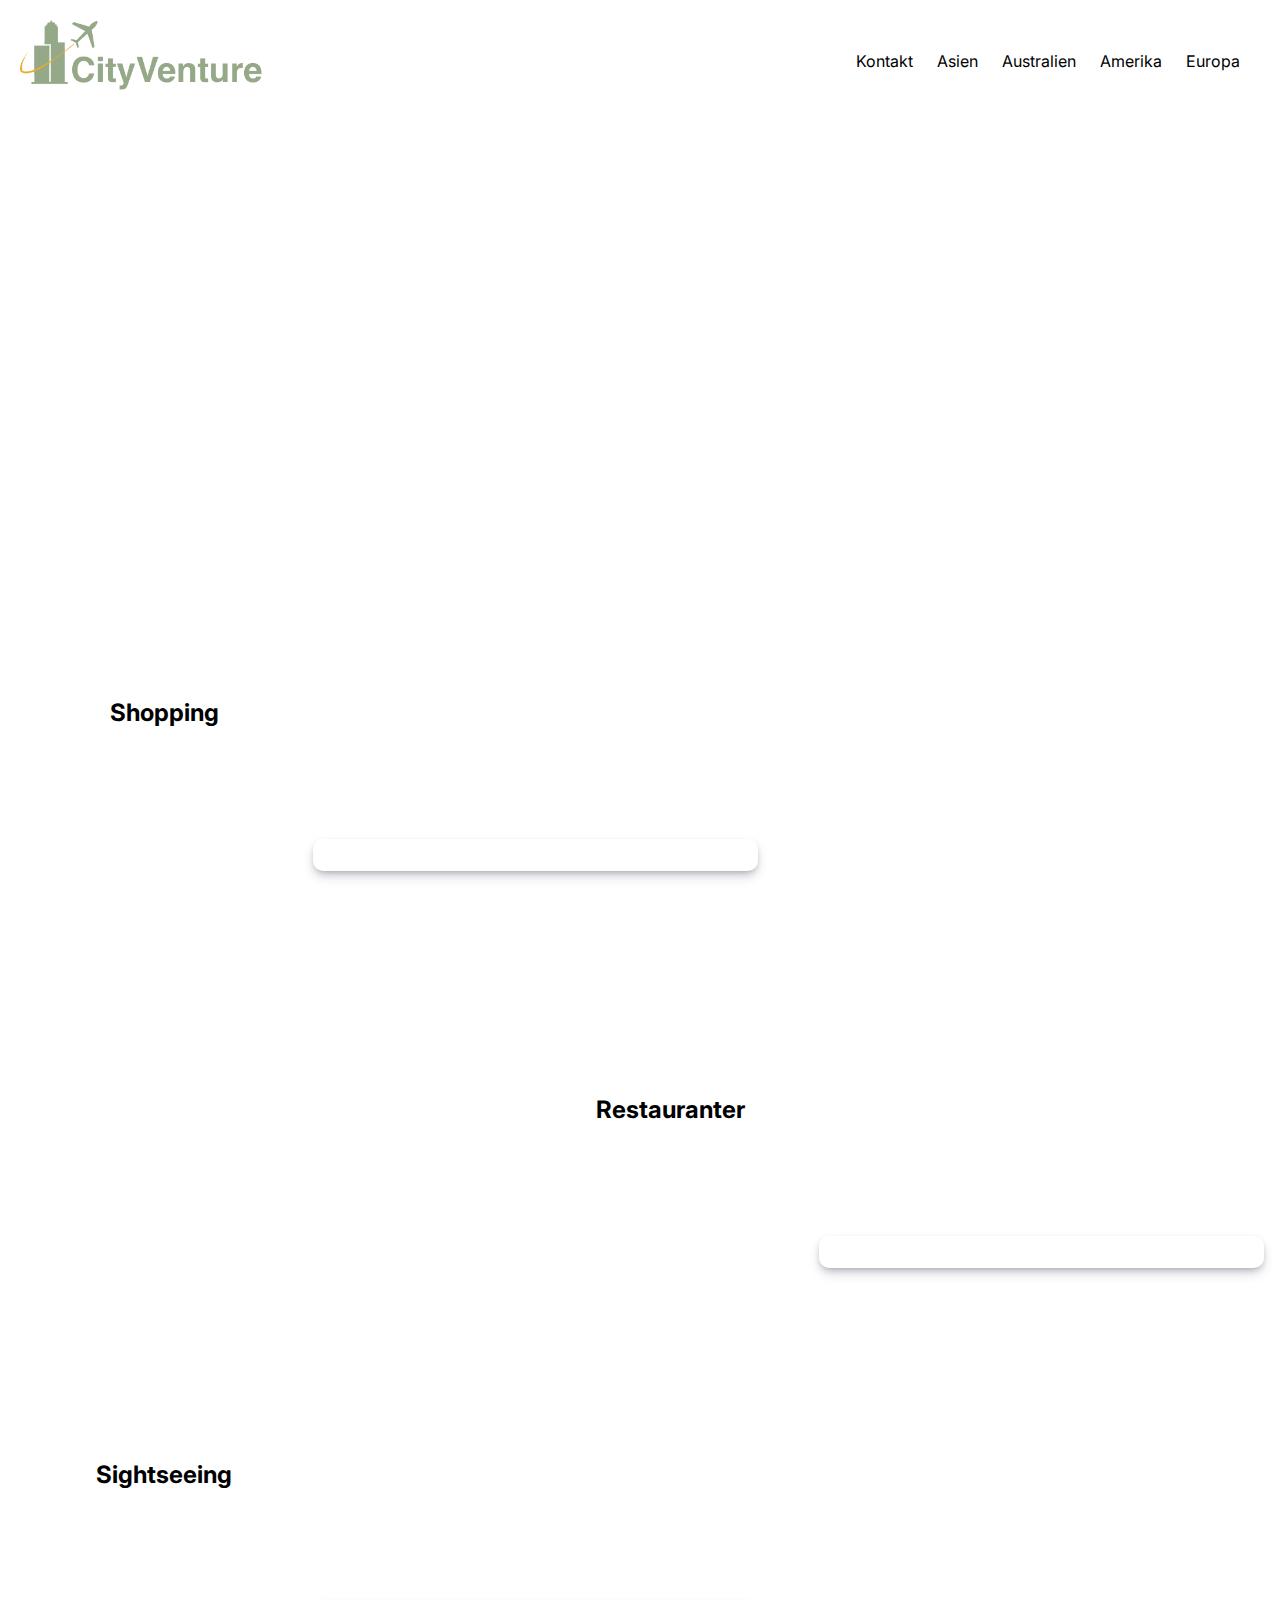
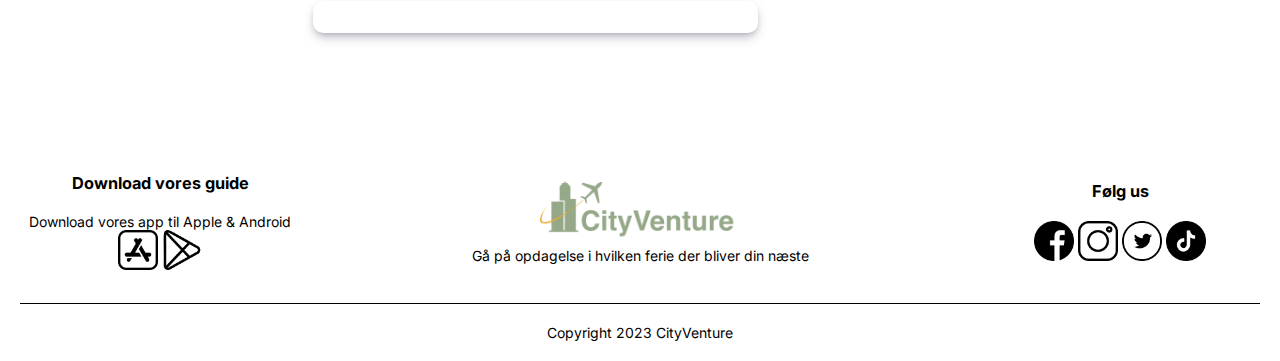
==== commit a276f831: "by-billeder er dynamisk" ====
--- a/by.html
+++ b/by.html
@@ -6,7 +6,7 @@
     <meta name="viewport" content="width=device-width, initial-scale=1.0" />
     <link rel="stylesheet" href="style.css" />
     <link rel="stylesheet" href="by.css" />
-    <title>Document</title>
+    <title>CityVenture</title>
   </head>
   <body>
     <header>
@@ -36,8 +36,8 @@
         </template>
       </div>
       <div class="content-container">
-        <div class="category-container">
-          <img class="category-photo" src="assets/shopping.jpg" alt="" />
+        <div class="category-container" id="category-shopping-container">
+          <template id="shopping-img-template"><img class="category-photo" src="assets/shopping.jpg" alt="" /></template>
           <h2 class="category-heading">Shopping</h2>
           <div class="category-content-container" id="shopping-container">
             <template id="shopping-template">
@@ -52,8 +52,8 @@
             </template>
           </div>
         </div>
-        <div class="category-container">
-          <img class="category-photo" src="assets/shopping.jpg" alt="" />
+        <div class="category-container" id="category-restaurant-container">
+          <template id="restaurant-img-template"><img class="category-photo" src="assets/shopping.jpg" alt="" /></template>
           <h2 class="category-heading">Restauranter</h2>
           <div class="category-content-container" id="restaurant-container">
             <template id="restaurant-template">
@@ -68,8 +68,8 @@
             </template>
           </div>
         </div>
-        <div class="category-container">
-          <img class="category-photo" src="assets/shopping.jpg" alt="" />
+        <div class="category-container" id="category-sightseeing-container">
+          <template id="sightseeing-img-template"><img class="category-photo" src="assets/shopping.jpg" alt="" /></template>
           <h2 class="category-heading">Sightseeing</h2>
           <div class="category-content-container" id="sightseeing-container">
             <template id="sightseeing-template">
--- a/by.css
+++ b/by.css
@@ -91,6 +91,7 @@
   box-shadow: rgba(50, 50, 93, 0.25) 0px 6px 12px -2px, rgba(0, 0, 0, 0.3) 0px 3px 7px -3px;
   background-color: white;
   height: fit-content;
+  z-index: 99;
 }
 
 .category-content hr {
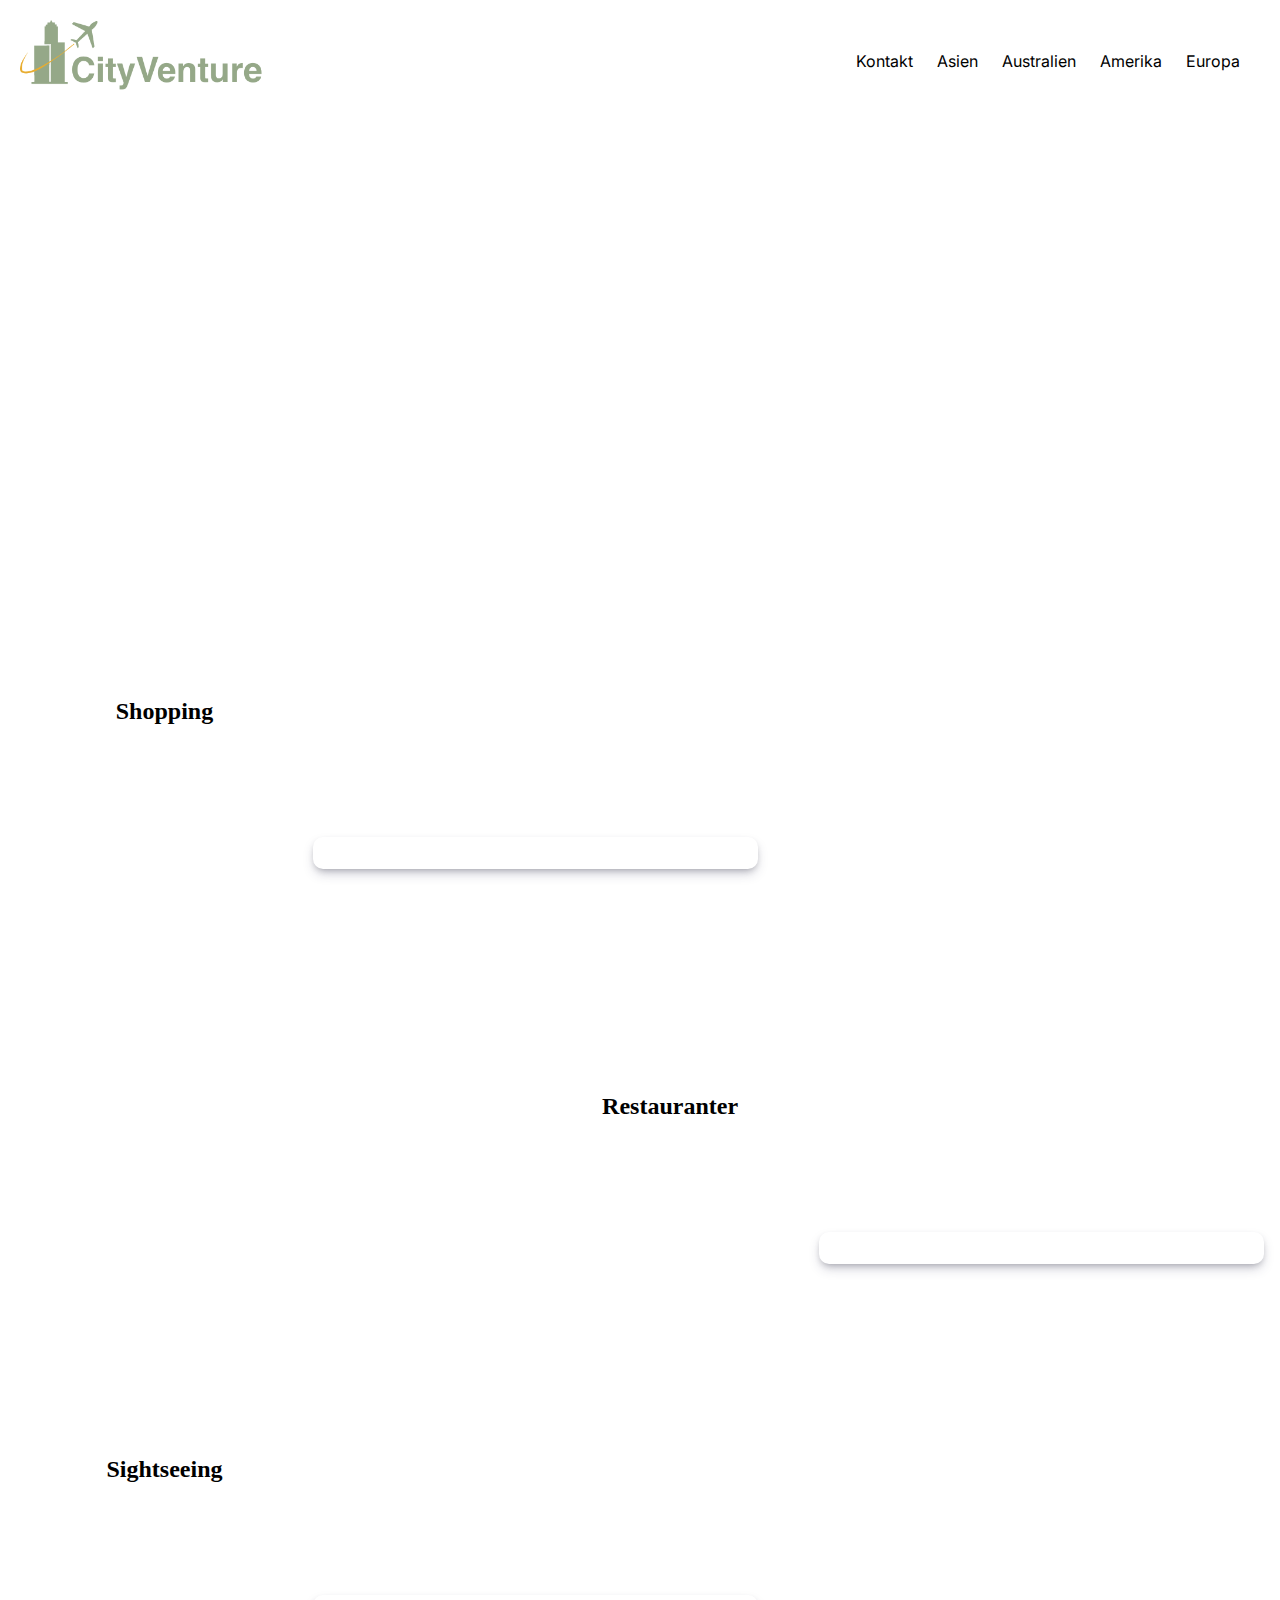
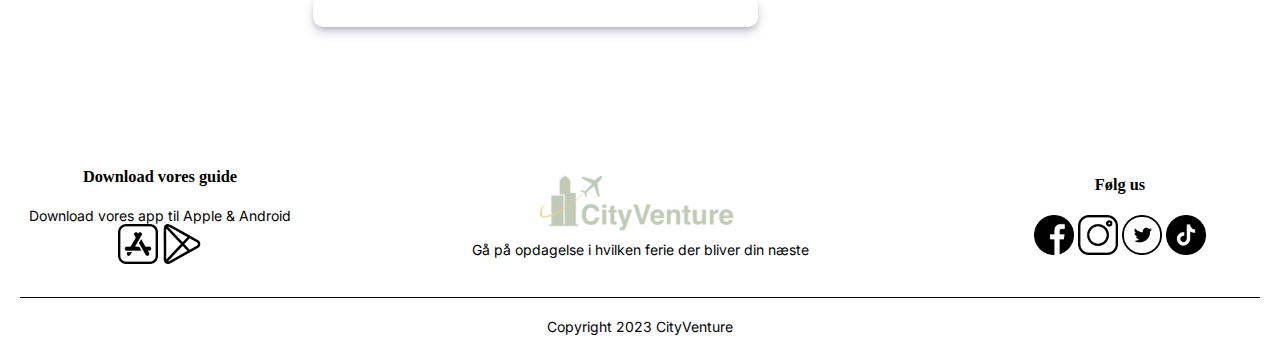
==== commit 34d3bf5f: "alt spiller" ====
--- a/by.html
+++ b/by.html
@@ -12,7 +12,7 @@
     <header>
       <div class="navbar">
         <div class="logo">
-          <a href="index.html"><img src="assets/logo.png" alt="logo" width="250px" /></a>
+          <a href="index.html"><img class="logo" src="assets/logo.png" alt="logo" width="250px" /></a>
         </div>
         <nav>
           <ul id="MenuItems">
@@ -94,8 +94,8 @@
               <h3>Download vores guide</h3>
               <p>Download vores app til Apple & Android</p>
               <div class="app-logo">
-                <img src="assets/appstore.png" alt="" />
-                <img src="assets/googleplay.png" alt="" />
+                <img class="icon" src="assets/appstore.png" alt="" />
+                <img class="icon" src="assets/googleplay.png" alt="" />
               </div>
             </div>
 
--- a/style.css
+++ b/style.css
@@ -1,5 +1,15 @@
 @import url("https://fonts.googleapis.com/css2?family=Inter:wght@500&display=swap");
 @import url("https://fonts.googleapis.com/css2?family=Inter:wght@500&display=swap");
+
+h1,
+h2,
+h3,
+h4,
+h5,
+h6 {
+  font-family: "Outfit";
+}
+
 * {
   margin: 0;
   padding: 0;
@@ -263,3 +273,7 @@
 }
 @media only screen and (max-width: 600px) {
 }
+
+img:not(.logo, .icon) {
+  opacity: 0.6;
+}
--- a/by.css
+++ b/by.css
@@ -55,6 +55,7 @@
   padding-top: 20vh;
   font-size: 40px;
   text-transform: uppercase;
+  font-family: "outfit";
 }
 
 .hero-section img,
